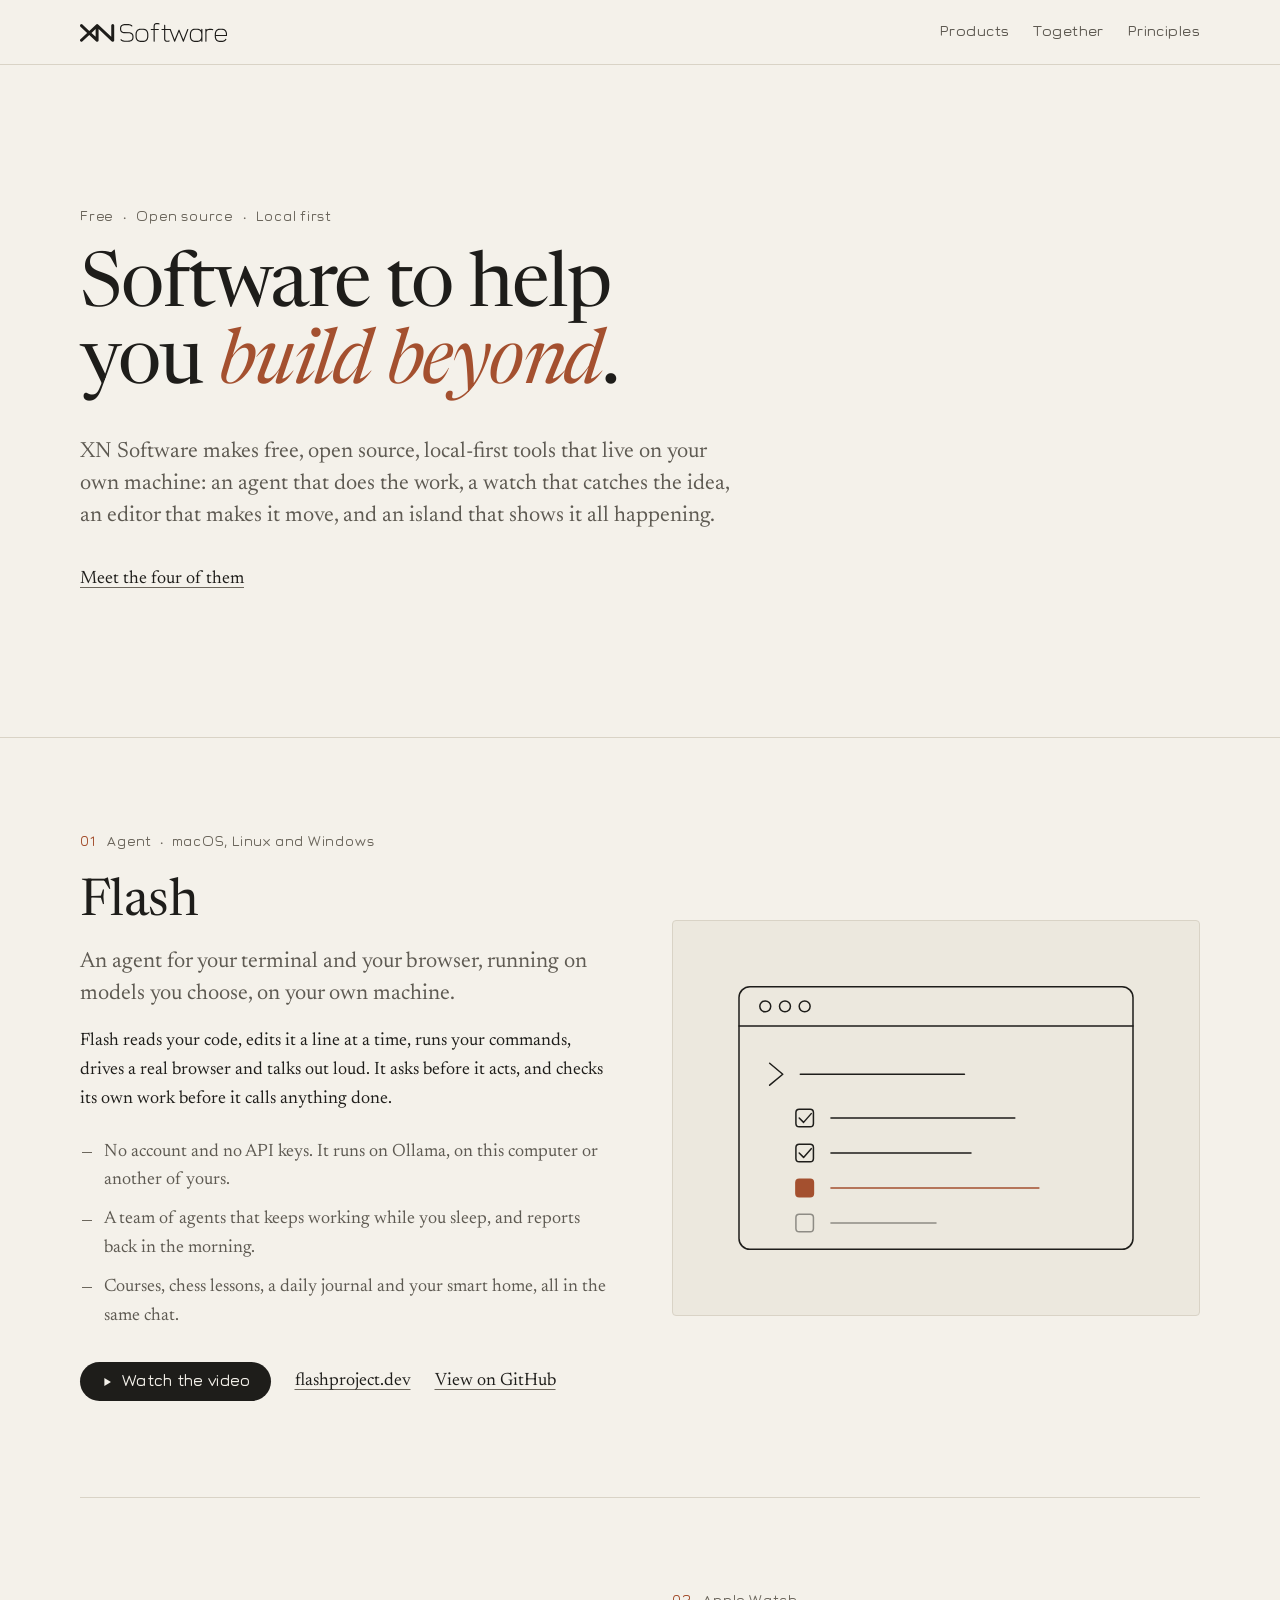
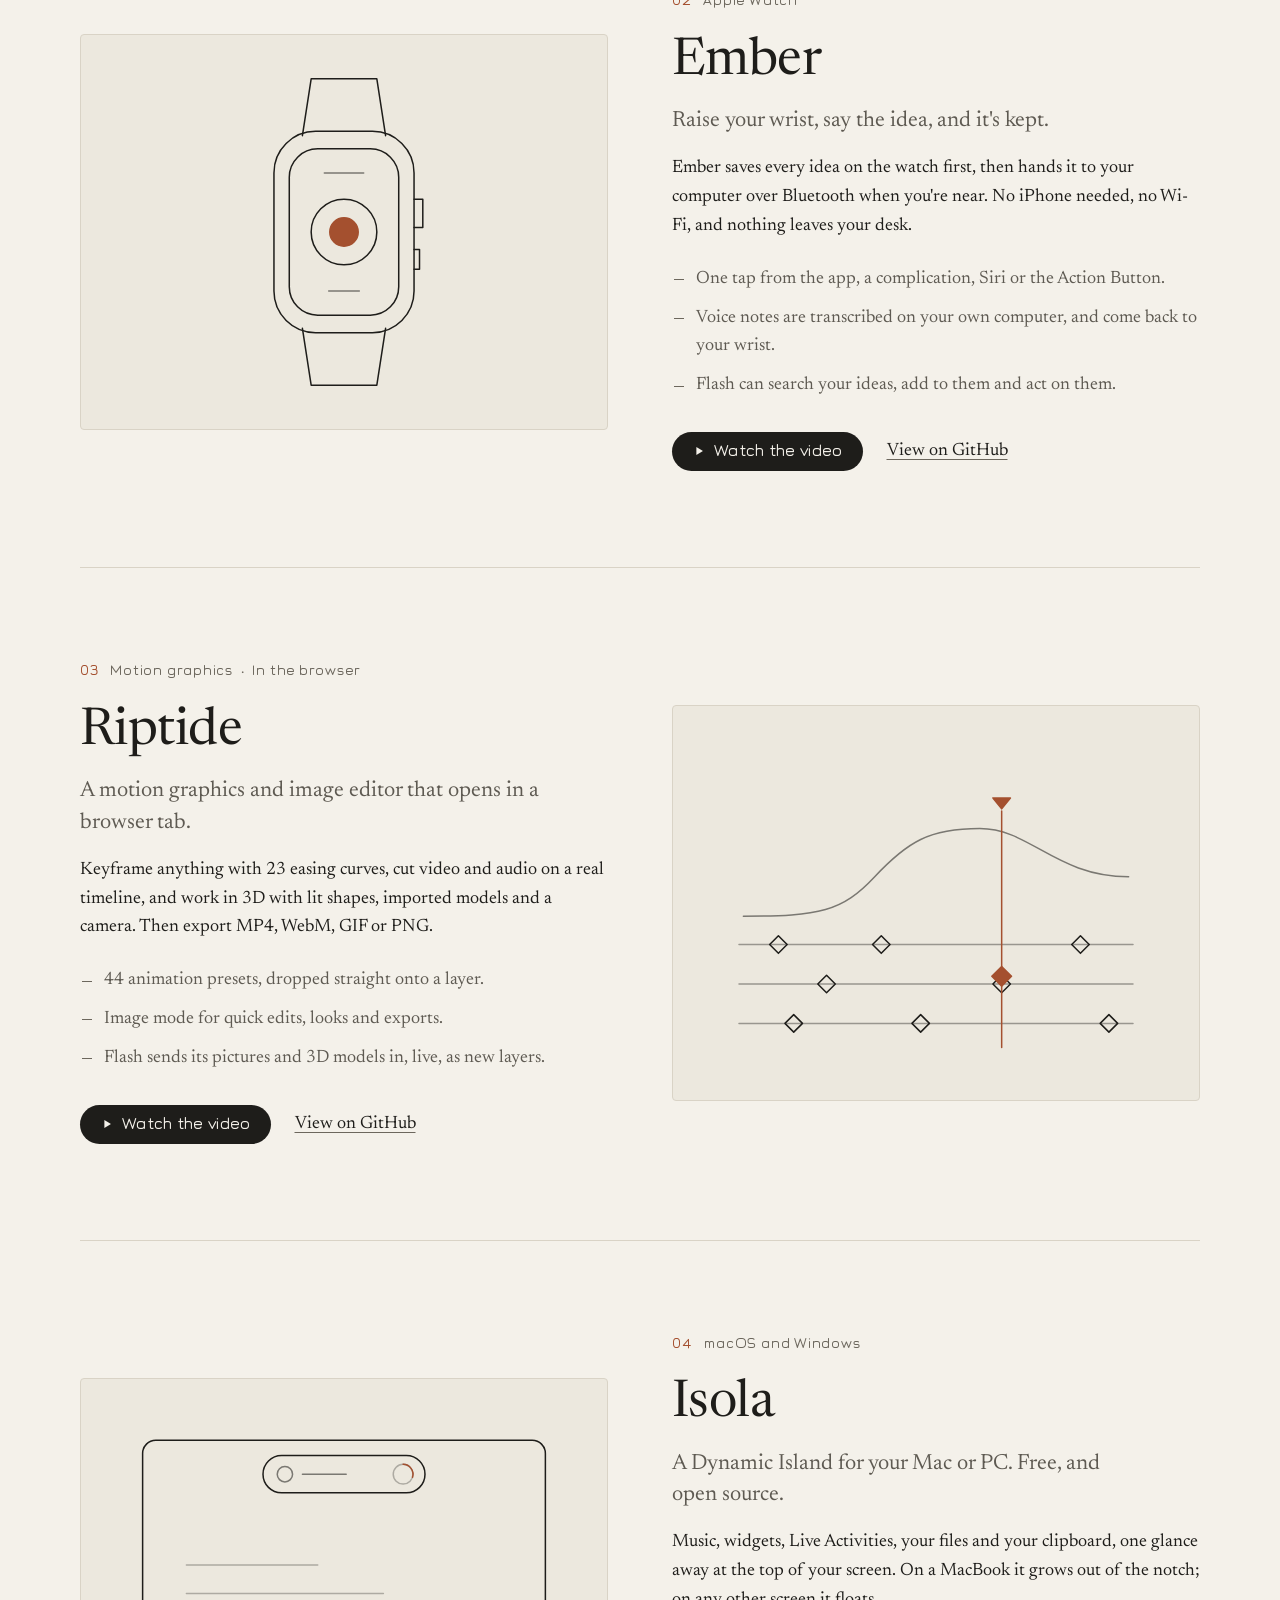
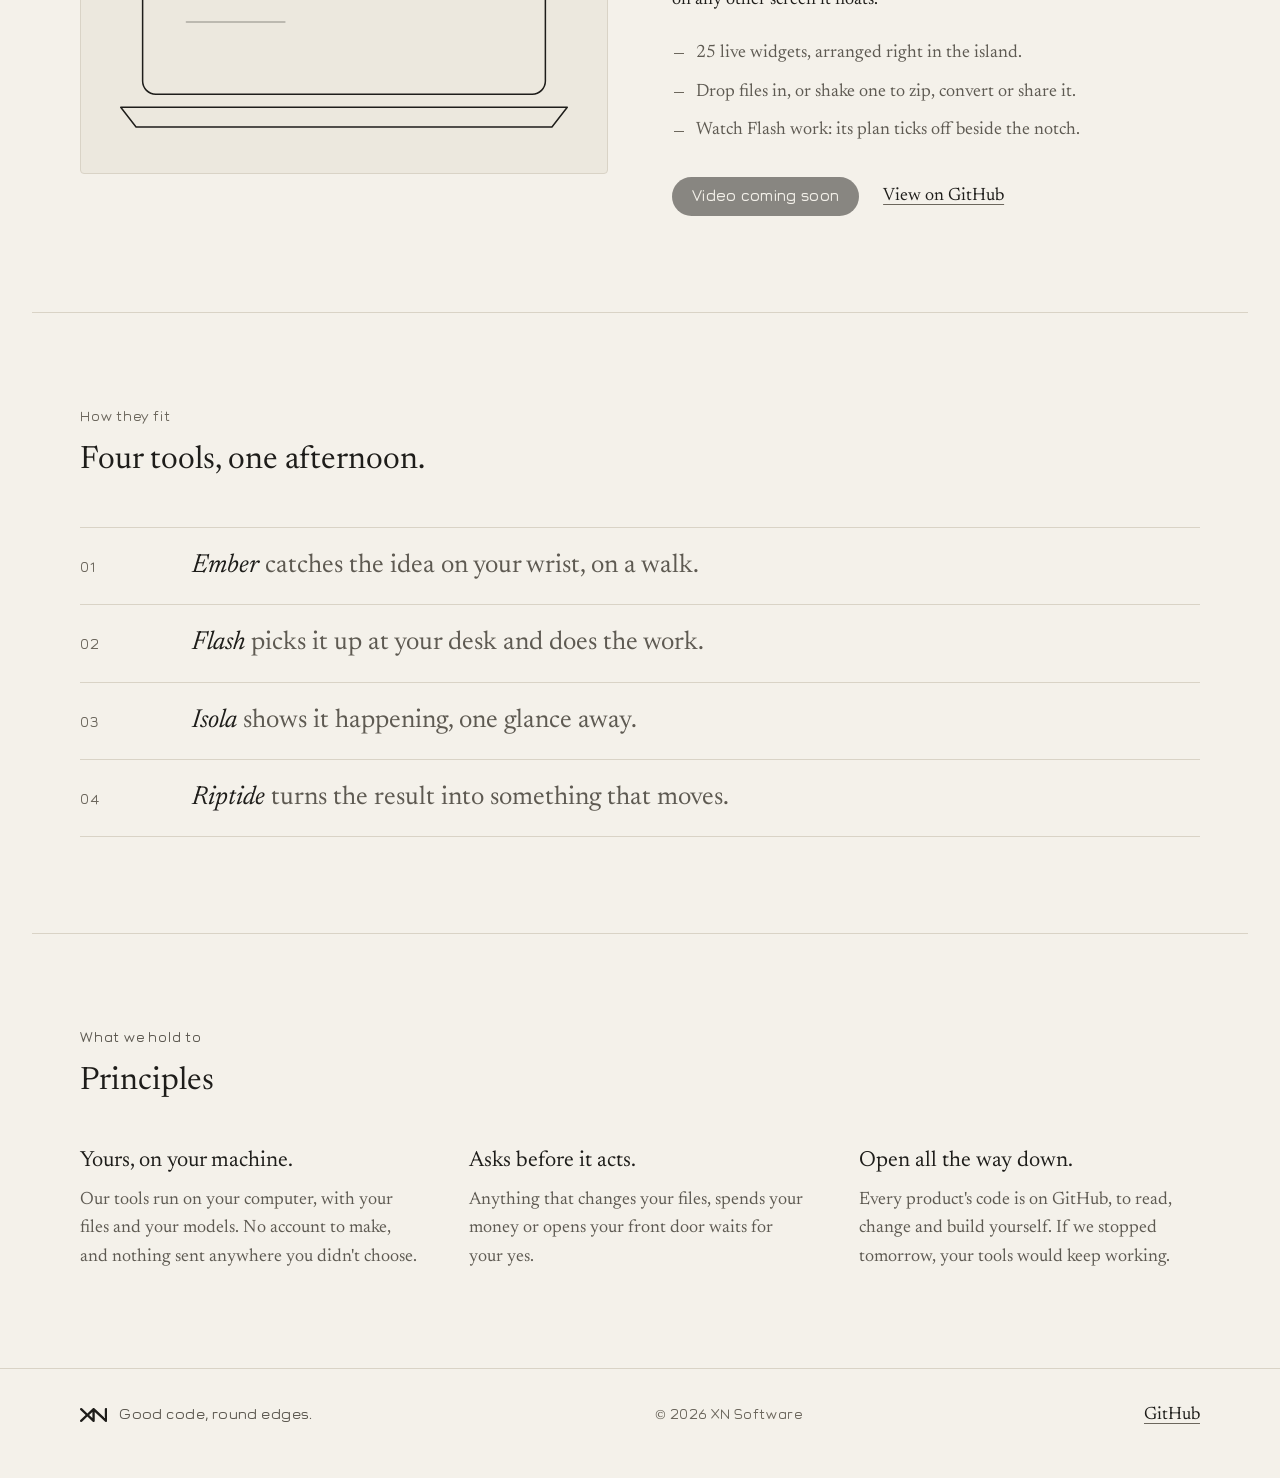
==== index.html @ 8b708e09 "Link to flashproject.dev Flash's section links to its own site, beside the video and GitHub." ====
<!doctype html>
<html lang="en">
<head>
  <meta charset="utf-8">
  <meta name="viewport" content="width=device-width, initial-scale=1">
  <title>XN Software</title>
  <meta name="description" content="XN Software makes free, open source, local-first software to help you build beyond: Flash, an agent for your terminal; Ember, a watch app for your ideas; Riptide, a motion graphics editor; and Isola, a Dynamic Island for your Mac or PC.">
  <meta name="theme-color" content="#F4F1EA" media="(prefers-color-scheme: light)">
  <meta name="theme-color" content="#1B1A17" media="(prefers-color-scheme: dark)">
  <meta property="og:title" content="XN Software">
  <meta property="og:description" content="Free, open source, local-first software to help you build beyond.">
  <meta property="og:type" content="website">
  <link rel="icon" href="favicon.ico" sizes="32x32">
  <link rel="icon" href="assets/brand/icon.svg" type="image/svg+xml">
  <link rel="apple-touch-icon" href="assets/brand/apple-touch-icon.png">
  <link rel="preload" href="assets/fonts/newsreader/newsreader.woff2" as="font" type="font/woff2" crossorigin>
  <link rel="preload" href="assets/fonts/xn-one/XNOne-Regular.woff2" as="font" type="font/woff2" crossorigin>
  <link rel="stylesheet" href="styles.css">
</head>
<body>
  <a class="skip" href="#products">Skip to the products</a>

  <header class="top">
    <div class="wrap top-row">
      <a class="brand" href="#" aria-label="XN Software, home">
        <svg class="lockup" viewBox="0 0 5838 754" aria-hidden="true"><path fill-rule="evenodd" d="M2919.8 146.8 2919.8 234.0 2829.0 234.0 2824.5 234.4 2820.2 235.8 2816.2 237.9 2810.7 243.0 2808.3 246.8 2806.8 251.0 2806.0 258.5 2807.7 265.8 2811.7 272.2 2817.5 276.9 2824.5 279.6 2829.0 280.0 2919.8 280.0 2919.9 722.5 2920.6 727.0 2922.2 731.2 2924.6 735.0 2927.6 738.3 2931.3 740.9 2935.4 742.8 2939.8 743.8 2944.3 744.0 2951.6 742.2 2955.6 740.1 2959.1 737.3 2963.4 731.2 2965.0 727.0 2965.8 722.5 2965.8 280.0 3109.7 279.8 3114.0 278.8 3118.2 276.9 3123.9 272.2 3127.9 265.8 3129.6 258.5 3129.5 254.0 3128.4 249.6 3126.6 245.5 3123.9 241.8 3118.2 237.1 3114.0 235.2 3109.7 234.2 2965.8 234.0 2966.1 127.0 2967.7 109.5 2969.3 100.3 2971.5 92.3 2974.0 85.3 2978.6 76.3 2984.1 68.8 2990.5 62.6 2998.0 57.3 3003.8 54.3 3014.1 50.6 3022.3 48.7 3037.3 46.7 3051.0 46.1 3074.7 46.1 3088.3 46.7 3098.8 47.9 3111.5 50.6 3118.6 53.0 3126.7 56.6 3131.0 57.9 3137.0 58.3 3142.9 57.0 3147.0 55.1 3151.7 51.4 3154.5 47.9 3156.6 43.9 3157.9 39.6 3158.2 33.6 3157.5 29.1 3155.8 24.9 3152.4 20.0 3147.9 16.1 3140.1 12.1 3130.3 8.3 3123.6 6.2 3111.6 3.4 3098.6 1.5 3084.6 0.4 3049.8 0.1 3034.1 0.8 3020.4 2.3 3007.9 4.7 2996.3 8.0 2985.5 12.1 2979.3 15.1 2970.6 20.2 2965.0 24.1 2957.4 30.3 2952.6 35.1 2946.2 42.5 2942.1 48.0 2936.9 56.5 2933.8 62.6 2927.4 78.9 2923.1 96.9 2920.6 117.5ZM2036.2 129.9 2042.6 136.5 2047.6 139.6 2054.9 141.6 2062.4 141.1 2069.3 138.3 2074.9 133.3 2078.1 128.3 2080.1 121.0 2080.1 116.5 2079.2 112.1 2077.5 107.9 2075.0 104.2 2062.5 91.5 2050.6 81.9 2042.7 76.5 2027.9 68.1 2011.8 60.7 1994.5 54.6 1976.5 49.6 1956.2 45.5 1934.0 42.4 1921.4 41.2 1895.2 39.6 1859.6 39.0 1830.2 39.1 1812.4 39.3 1784.6 40.6 1771.6 41.7 1749.4 44.4 1728.6 48.1 1718.1 50.6 1700.4 55.7 1683.3 62.1 1667.5 69.7 1659.1 74.5 1645.2 83.9 1633.6 93.7 1622.3 105.5 1616.5 113.0 1607.6 126.9 1601.0 140.6 1597.5 149.9 1592.8 166.9 1589.7 185.7 1588.2 206.9 1588.1 241.9 1588.6 255.0 1590.6 274.5 1592.5 285.0 1596.8 301.0 1600.1 310.3 1606.6 324.3 1615.2 338.2 1621.0 345.8 1632.0 357.8 1643.5 367.7 1651.2 373.4 1665.6 382.3 1680.3 389.5 1689.5 393.4 1707.1 399.4 1725.3 404.1 1736.8 406.5 1962.3 411.6 1986.6 417.5 2001.7 422.6 2008.7 425.5 2021.4 431.7 2027.2 435.1 2037.7 442.3 2042.4 446.1 2050.9 454.3 2058.1 463.2 2061.3 467.9 2066.9 478.1 2069.3 483.6 2073.3 495.7 2076.2 509.7 2077.2 517.8 2078.4 538.0 2078.4 572.1 2077.8 582.6 2075.9 599.2 2074.5 606.4 2070.9 619.1 2068.7 624.9 2063.5 635.4 2057.3 645.0 2049.9 653.8 2041.2 661.9 2036.4 665.7 2025.7 672.8 2019.8 676.1 2006.9 682.3 1999.9 685.1 1984.6 690.1 1976.2 692.4 1958.2 696.2 1937.9 699.2 1914.7 701.4 1886.9 702.7 1869.2 702.9 1818.4 702.8 1789.0 701.7 1765.1 699.8 1744.3 696.9 1725.8 693.2 1709.3 688.7 1694.4 683.4 1681.2 677.5 1675.2 674.2 1664.2 667.2 1654.6 659.6 1643.7 648.7 1639.9 646.2 1635.8 644.5 1631.3 643.6 1623.9 644.1 1619.6 645.6 1615.7 647.9 1612.3 650.8 1609.6 654.4 1607.6 658.5 1606.4 662.8 1606.1 667.3 1606.7 671.8 1609.6 678.7 1617.3 687.5 1624.5 694.3 1638.0 705.0 1651.9 713.9 1660.8 718.7 1676.8 725.9 1686.7 729.7 1704.8 735.3 1715.7 738.1 1736.4 742.2 1747.8 744.0 1760.4 745.5 1786.0 747.6 1817.7 748.8 1887.8 748.6 1904.0 748.1 1930.7 746.3 1955.5 743.3 1966.7 741.4 1987.0 737.1 1997.7 734.2 2015.6 728.3 2033.8 720.6 2048.8 712.6 2056.3 707.9 2071.2 696.8 2082.7 686.0 2088.4 679.7 2098.7 666.1 2107.2 651.1 2114.1 634.8 2117.2 624.9 2121.3 606.3 2123.7 586.4 2124.3 573.2 2124.4 537.3 2123.0 513.5 2121.6 502.1 2117.9 484.4 2112.3 467.2 2108.2 457.9 2100.6 444.0 2095.1 435.7 2085.2 423.6 2072.9 411.7 2065.2 405.4 2051.8 396.2 2043.1 391.1 2027.5 383.5 2017.9 379.5 1999.4 373.3 1980.2 368.3 1968.2 365.9 1742.7 360.8 1727.6 357.4 1712.7 352.9 1699.3 347.6 1693.2 344.8 1682.0 338.6 1676.9 335.3 1667.8 328.2 1663.7 324.4 1656.3 316.4 1650.1 307.6 1647.4 303.0 1642.7 292.8 1638.9 281.4 1637.4 275.0 1635.2 260.5 1634.1 241.3 1634.0 222.8 1634.2 208.8 1635.4 190.5 1636.5 183.0 1639.4 170.0 1641.2 164.2 1645.5 153.7 1650.8 144.2 1657.2 135.6 1664.7 127.6 1673.4 120.3 1683.3 113.6 1694.7 107.5 1707.5 102.0 1714.5 99.5 1729.7 95.1 1746.7 91.4 1765.7 88.6 1787.5 86.5 1813.8 85.3 1859.3 85.0 1893.2 85.6 1917.8 87.0 1938.7 89.3 1957.1 92.4 1973.5 96.3 1988.2 101.0 2001.3 106.3 2013.0 112.3 2023.2 118.9 2027.9 122.4ZM738.0 239.3 1261.5 730.5 1270.9 736.9 1281.4 741.3 1288.8 743.1 1296.4 743.9 1307.8 743.3 1318.9 740.5 1329.2 735.7 1338.4 728.9 1346.1 720.5 1352.0 710.8 1354.9 703.7 1357.5 692.6 1358.0 685.0 1357.8 99.1 1356.0 87.7 1351.9 76.9 1345.8 67.1 1340.7 61.3 1331.7 53.9 1321.5 48.5 1310.5 45.1 1299.0 44.0 1291.3 44.5 1280.0 47.1 1269.5 51.9 1260.1 58.6 1252.2 67.1 1246.1 76.9 1242.0 87.7 1240.5 95.3 1240.0 103.0 1240.0 548.7 719.3 59.9 710.3 53.0 700.1 47.9 692.8 45.7 685.3 44.3 677.7 44.0 670.1 44.7 662.7 46.3 655.5 48.9 648.8 52.3 642.5 56.6 369.0 313.1 96.5 57.4 86.8 51.0 79.8 47.8 72.4 45.6 64.8 44.3 53.3 44.3 45.6 45.5 38.2 47.8 31.2 50.9 21.6 57.3 16.0 62.6 11.1 68.6 5.3 78.6 1.5 89.5 0.0 101.0 0.2 108.7 1.5 116.3 5.2 127.3 11.0 137.3 18.6 146.0 282.8 394.0 18.6 642.0 13.3 647.6 6.9 657.2 3.7 664.3 1.5 671.7 0.0 683.1 0.3 690.8 2.5 702.2 5.3 709.4 8.9 716.2 16.0 725.4 24.7 733.0 34.7 738.8 45.6 742.5 57.1 744.0 68.6 743.2 76.2 741.4 83.4 738.7 93.4 732.9 99.4 728.0 369.0 474.9 643.1 731.8 651.1 737.0 660.0 740.9 669.3 743.2 677.0 744.0 684.7 743.7 694.2 742.0 703.3 738.8 711.7 734.1 717.9 729.4 722.0 725.4 725.8 720.9 730.1 714.5 732.7 709.4 735.4 702.2 737.2 694.7 737.8 688.9ZM620.0 548.7 455.2 394.0 620.0 239.3ZM3582.1 234.0 3383.8 234.0 3383.6 91.0 3382.6 86.6 3380.7 82.5 3376.0 76.7 3372.3 74.1 3368.2 72.2 3363.8 71.2 3359.3 71.0 3352.0 72.8 3345.6 76.7 3342.6 80.0 3340.2 83.8 3338.0 91.0 3337.8 234.0 3254.0 234.2 3248.2 235.8 3243.0 238.8 3238.7 243.0 3235.7 248.2 3234.4 252.5 3234.0 257.0 3234.4 261.5 3235.7 265.8 3238.7 271.0 3241.8 274.3 3245.5 276.9 3249.6 278.8 3257.0 280.0 3337.8 280.0 3337.8 611.0 3338.6 639.0 3339.9 651.3 3342.0 663.1 3344.9 674.1 3348.6 684.4 3353.1 694.0 3358.6 703.0 3364.9 711.3 3372.0 718.8 3380.0 725.4 3388.7 731.3 3398.1 736.2 3409.3 740.6 3420.1 743.6 3431.6 745.8 3444.4 747.2 3458.8 747.9 3482.2 747.9 3497.3 747.2 3510.0 745.8 3522.5 743.4 3537.5 738.7 3548.6 733.7 3554.4 729.0 3558.4 722.7 3559.8 718.4 3560.3 713.9 3559.9 709.4 3558.6 705.1 3556.5 701.1 3553.7 697.6 3548.9 693.9 3544.8 692.0 3539.0 690.7 3533.0 691.1 3528.6 692.4 3521.2 695.7 3514.9 697.8 3503.5 700.3 3494.0 701.4 3481.6 701.9 3460.0 701.9 3447.6 701.4 3438.1 700.3 3430.2 698.8 3420.4 695.7 3414.9 693.2 3407.8 688.8 3401.9 683.6 3398.4 679.6 3393.8 672.6 3391.2 667.1 3387.9 657.3 3386.2 649.6 3384.4 635.2 3383.9 622.3 3383.8 280.0 3564.7 280.0 3733.3 729.1 3736.1 734.3 3740.2 738.7 3743.9 741.2 3749.4 743.3 3753.9 744.0 3759.8 743.5 3765.4 741.4 3769.2 739.0 3773.3 734.8 3775.6 730.9 3929.1 348.7 4082.6 730.9 4085.8 735.9 4090.2 739.9 4095.5 742.6 4099.9 743.7 4105.8 743.9 4111.6 742.5 4115.6 740.5 4120.2 736.7 4122.9 733.1 4124.9 729.1 4299.1 265.1 4300.5 257.7 4299.9 251.8 4297.1 244.8 4293.3 240.2 4288.4 236.7 4284.2 235.0 4278.3 234.0 4272.3 234.6 4268.0 236.1 4262.9 239.2 4258.8 243.6 4256.6 247.5 4102.6 657.5 3949.8 277.0 3946.5 272.0 3942.0 267.9 3939.4 266.4 3935.1 264.8 3929.1 264.0 3923.1 264.8 3917.5 267.1 3912.7 270.9 3909.9 274.4 3908.4 277.0 3755.6 657.5 3602.2 248.9 3598.6 242.6 3594.3 238.5 3587.9 235.2ZM5019.9 722.5 5020.1 386.3 5021.0 369.2 5023.7 350.3 5026.5 340.0 5031.8 326.7 5036.2 319.1 5044.1 309.0 5053.6 300.4 5061.0 295.3 5073.9 288.6 5083.9 284.9 5095.2 281.7 5107.9 279.2 5122.7 277.4 5140.5 276.3 5171.4 276.0 5196.5 276.5 5213.7 277.7 5228.1 279.6 5240.6 282.2 5261.6 288.5 5266.1 288.8 5272.0 287.7 5277.4 285.2 5283.0 280.2 5286.7 273.7 5288.0 267.8 5287.4 260.3 5285.2 254.7 5280.6 248.9 5275.7 245.4 5266.0 241.7 5251.2 237.4 5235.4 234.2 5218.0 231.9 5198.2 230.5 5171.3 230.0 5139.1 230.4 5118.8 231.6 5101.1 233.8 5092.1 235.4 5077.5 238.8 5063.1 243.4 5049.8 249.1 5037.4 255.8 5030.5 260.2 5020.0 268.4 5019.9 252.5 5018.7 246.6 5016.9 242.5 5014.3 238.8 5008.5 234.1 5004.4 232.2 5000.0 231.2 4995.5 231.0 4991.0 231.8 4986.8 233.4 4983.0 235.8 4979.7 238.8 4977.1 242.5 4974.8 248.0 4974.0 254.0 4974.0 722.5 4975.7 729.8 4977.8 733.8 4980.7 737.3 4984.2 740.1 4988.2 742.2 4992.5 743.6 4997.0 744.0 5001.5 743.6 5005.8 742.2 5009.7 740.1 5013.2 737.3 5017.6 731.2 5019.2 727.0ZM5347.0 494.1 5347.6 531.3 5349.5 558.7 5351.1 572.0 5352.9 583.9 5357.4 605.1 5360.5 616.4 5367.0 635.0 5371.4 645.2 5379.8 661.6 5391.0 678.6 5402.1 692.2 5409.6 699.8 5422.7 711.3 5430.3 716.9 5447.6 727.5 5464.1 735.3 5474.6 739.3 5493.4 745.0 5504.0 747.4 5527.7 751.2 5553.1 753.3 5569.3 753.8 5615.2 753.8 5630.7 753.3 5657.7 751.1 5679.6 747.6 5691.1 745.0 5701.3 742.2 5719.3 735.8 5738.0 726.9 5746.3 722.1 5760.8 712.0 5775.9 698.9 5782.4 692.2 5793.6 678.6 5799.7 669.8 5806.1 658.6 5807.5 651.2 5806.9 645.3 5804.1 638.3 5800.2 633.7 5794.0 629.6 5788.2 627.8 5780.8 627.8 5773.7 630.3 5769.9 632.8 5766.7 636.0 5756.9 650.9 5748.1 661.5 5738.4 671.0 5727.6 679.4 5715.6 686.7 5702.3 693.0 5687.5 698.3 5670.9 702.4 5651.8 705.5 5628.8 707.4 5614.6 707.8 5570.0 707.8 5555.7 707.4 5532.8 705.5 5513.7 702.4 5497.0 698.3 5489.4 695.8 5475.4 690.0 5462.8 683.2 5451.4 675.3 5441.2 666.4 5431.9 656.3 5423.7 645.1 5419.9 638.9 5413.0 625.6 5407.0 610.8 5402.1 594.2 5400.0 585.2 5396.6 565.4 5395.3 554.4 5394.3 542.4 5393.3 518.0 5814.6 518.0 5822.0 516.8 5828.6 513.2 5832.8 509.0 5835.8 503.8 5837.5 496.5 5837.4 463.5 5836.1 432.0 5833.5 406.0 5831.6 394.1 5827.1 372.9 5821.1 352.6 5813.2 332.8 5804.1 315.4 5799.0 307.2 5788.5 292.9 5775.0 278.2 5760.8 265.9 5746.3 255.9 5738.0 251.1 5720.4 242.7 5700.2 235.5 5679.6 230.4 5656.8 226.8 5630.7 224.7 5592.1 224.0 5553.1 224.7 5526.9 226.9 5505.0 230.4 5493.4 233.0 5474.6 238.7 5456.2 246.2 5439.3 255.3 5423.7 265.9 5415.5 272.7 5402.1 285.8 5390.2 300.4 5379.8 316.4 5370.9 333.8 5363.4 352.6 5357.4 372.9 5352.9 394.1 5349.6 418.6 5348.4 432.7 5347.1 463.5ZM5393.1 472.0 5393.6 448.9 5395.3 423.6 5396.6 412.6 5400.0 392.8 5404.4 375.3 5409.9 359.6 5416.3 345.5 5423.7 332.9 5431.9 321.7 5441.2 311.6 5451.4 302.7 5462.8 294.8 5475.4 288.0 5489.4 282.2 5505.1 277.5 5522.9 273.9 5543.6 271.4 5570.0 270.2 5614.6 270.2 5640.9 271.4 5661.7 273.9 5679.4 277.5 5695.1 282.2 5709.1 288.0 5721.7 294.8 5727.6 298.6 5738.4 307.0 5748.1 316.5 5752.6 321.7 5760.9 332.9 5768.2 345.5 5771.6 352.4 5777.5 367.2 5782.4 383.8 5786.4 402.3 5789.2 423.6 5790.2 435.6 5791.5 472.0ZM2712.6 489.0 2712.4 463.5 2711.0 431.9 2708.4 406.7 2704.3 383.5 2698.7 362.3 2695.0 351.3 2687.0 332.4 2677.5 315.0 2666.5 299.0 2654.0 284.5 2639.9 271.6 2624.5 260.2 2607.6 250.3 2589.4 242.1 2569.6 235.5 2548.1 230.4 2524.5 226.8 2497.4 224.7 2481.2 224.2 2433.3 224.2 2403.0 225.6 2377.9 228.4 2355.5 232.7 2334.9 238.6 2314.8 246.5 2297.2 255.7 2289.0 260.9 2274.6 271.6 2267.4 277.9 2259.7 285.5 2248.0 299.0 2242.3 306.8 2232.1 323.5 2222.9 342.7 2216.2 361.3 2213.1 371.7 2208.2 393.9 2204.6 419.2 2202.6 447.3 2202.1 464.0 2202.1 514.0 2203.5 546.1 2206.3 572.1 2210.5 595.4 2216.2 616.7 2219.6 626.7 2227.0 644.6 2237.0 663.0 2242.3 671.2 2253.3 685.4 2260.6 693.5 2267.4 700.1 2282.1 712.3 2297.2 722.3 2305.8 727.1 2324.1 735.5 2345.0 742.5 2366.4 747.6 2389.2 751.1 2402.2 752.4 2433.3 753.8 2481.2 753.8 2497.4 753.3 2512.3 752.4 2536.6 749.6 2560.1 745.0 2570.6 742.2 2589.4 735.9 2599.7 731.5 2616.2 722.9 2633.4 711.6 2640.9 705.6 2654.0 693.5 2661.2 685.4 2672.2 671.2 2683.0 653.5 2691.2 636.3 2695.3 625.7 2701.4 606.3 2704.1 595.4 2708.4 571.3 2711.0 546.1 2711.9 531.3ZM2666.4 464.6 2666.4 513.4 2665.9 529.0 2664.1 554.3 2662.8 565.3 2659.2 585.0 2654.6 602.5 2648.9 618.1 2642.3 632.1 2634.6 644.7 2625.9 656.0 2616.2 666.1 2605.5 675.0 2593.5 683.0 2580.2 689.8 2565.4 695.7 2548.8 700.4 2530.1 704.1 2508.3 706.6 2480.6 707.8 2433.9 707.8 2406.3 706.6 2384.4 704.1 2374.8 702.4 2357.2 698.2 2341.5 692.9 2327.5 686.5 2314.9 679.1 2309.1 675.0 2298.3 666.1 2288.6 656.0 2284.1 650.5 2276.0 638.5 2268.8 625.3 2262.6 610.5 2257.5 594.0 2255.3 585.0 2251.8 565.3 2249.4 542.4 2248.1 513.4 2248.1 464.6 2249.4 435.6 2251.8 412.7 2253.4 402.5 2257.5 384.0 2262.6 367.5 2268.8 352.7 2276.0 339.5 2279.9 333.3 2288.6 322.0 2298.3 311.9 2303.6 307.3 2314.9 298.9 2327.5 291.5 2334.4 288.2 2349.1 282.3 2365.7 277.6 2374.8 275.6 2394.9 272.5 2406.3 271.4 2433.9 270.2 2480.6 270.2 2495.6 270.6 2519.7 272.5 2530.1 273.9 2548.8 277.6 2557.4 279.8 2573.0 285.1 2580.2 288.2 2593.5 295.0 2599.6 298.9 2611.0 307.3 2616.2 311.9 2625.9 322.0 2634.6 333.3 2638.6 339.5 2645.7 352.7 2648.9 359.9 2654.6 375.5 2657.1 384.0 2661.1 402.5 2664.1 423.7 2665.2 435.6ZM4812.6 680.0 4812.6 722.5 4813.8 728.4 4815.7 732.5 4818.3 736.2 4821.6 739.2 4825.4 741.6 4829.6 743.2 4834.1 744.0 4838.6 743.8 4843.0 742.8 4847.1 740.9 4851.8 737.3 4855.5 732.5 4857.8 727.0 4858.6 721.0 4858.6 254.0 4858.1 249.5 4856.8 245.2 4854.7 241.2 4851.8 237.7 4848.3 234.9 4843.0 232.2 4838.6 231.2 4834.1 231.0 4829.6 231.8 4824.1 234.1 4819.3 237.7 4816.4 241.2 4813.8 246.6 4812.6 252.5 4812.6 298.0 4802.1 285.6 4795.5 278.9 4781.1 266.6 4765.3 255.8 4747.0 246.1 4729.4 239.0 4719.4 235.8 4698.3 230.6 4674.1 226.8 4648.3 224.7 4608.4 224.0 4568.3 224.7 4541.5 226.9 4529.6 228.5 4508.4 232.7 4487.2 239.0 4477.6 242.6 4460.8 250.4 4451.2 255.8 4436.4 265.8 4421.1 278.9 4408.2 292.7 4397.4 307.0 4392.2 315.2 4383.0 332.6 4374.8 352.4 4368.9 371.8 4366.3 382.7 4362.2 405.9 4359.4 432.7 4358.1 464.1 4358.1 513.9 4359.5 546.0 4362.2 572.1 4364.1 584.0 4368.6 605.2 4371.8 616.6 4378.5 635.2 4387.4 654.3 4392.2 662.8 4402.3 677.8 4415.3 693.3 4428.1 705.4 4436.4 712.2 4451.2 722.2 4459.7 727.0 4478.7 735.8 4497.1 742.2 4507.4 745.0 4519.2 747.6 4541.5 751.1 4568.3 753.3 4608.1 754.0 4647.6 753.3 4674.1 751.2 4698.3 747.4 4719.4 742.2 4729.4 739.0 4747.0 731.9 4765.3 722.2 4781.1 711.4 4795.5 699.1 4802.1 692.4ZM4812.4 464.6 4812.4 513.4 4812.0 529.1 4810.2 554.4 4808.9 565.4 4805.4 585.1 4800.9 602.6 4795.3 618.2 4788.8 632.3 4781.2 644.9 4772.8 656.1 4763.3 666.2 4752.8 675.2 4741.1 683.1 4728.2 689.9 4713.8 695.7 4697.6 700.5 4679.4 704.1 4658.1 706.6 4631.1 707.8 4585.4 707.8 4558.4 706.6 4537.2 704.1 4527.7 702.4 4510.6 698.2 4495.4 693.0 4481.7 686.6 4469.4 679.3 4463.8 675.2 4453.2 666.2 4443.8 656.1 4439.4 650.7 4431.4 638.7 4424.4 625.4 4418.3 610.6 4413.3 594.1 4411.2 585.1 4407.7 565.4 4405.3 542.4 4404.1 513.4 4404.1 464.6 4405.3 435.6 4407.7 412.6 4409.3 402.4 4413.3 383.9 4418.3 367.4 4424.4 352.6 4431.4 339.3 4435.3 333.1 4443.8 321.9 4448.4 316.7 4458.4 307.2 4469.4 298.7 4481.7 291.4 4488.4 288.1 4502.8 282.3 4518.9 277.5 4527.7 275.6 4547.3 272.5 4558.4 271.4 4585.4 270.2 4631.1 270.2 4645.7 270.6 4669.2 272.5 4679.4 273.9 4697.6 277.5 4705.9 279.8 4721.2 285.0 4728.2 288.1 4741.1 294.9 4747.1 298.7 4758.2 307.2 4768.2 316.7 4772.8 321.9 4781.2 333.1 4785.1 339.3 4792.1 352.6 4795.3 359.8 4800.9 375.4 4803.3 383.9 4807.3 402.4 4810.2 423.6 4811.2 435.6Z"/></svg>
      </a>
      <nav aria-label="Sections">
        <a href="#products">Products</a>
        <a href="#together">Together</a>
        <a href="#principles">Principles</a>
      </nav>
    </div>
  </header>

  <main>
    <section class="hero wrap" aria-labelledby="hero-title">
      <p class="label">Free <span class="dot" aria-hidden="true">·</span> Open source <span class="dot" aria-hidden="true">·</span> Local first</p>
      <h1 id="hero-title">Software to help you <em>build beyond</em>.</h1>
      <p class="lead">XN Software makes free, open source, local-first tools that live on your own machine: an agent that does the work, a watch that catches the idea, an editor that makes it move, and an island that shows it all happening.</p>
      <p class="hero-links"><a class="quiet" href="#products">Meet the four of them</a></p>
    </section>

    <section id="products" class="products" aria-label="Products">

      <article class="product wrap" id="flash" aria-labelledby="flash-title">
        <div class="words">
          <p class="label"><span class="num">01</span> Agent <span class="dot" aria-hidden="true">·</span> macOS, Linux and Windows</p>
          <h2 id="flash-title">Flash</h2>
          <p class="lead">An agent for your terminal and your browser, running on models you choose, on your own machine.</p>
          <p>Flash reads your code, edits it a line at a time, runs your commands, drives a real browser and talks out loud. It asks before it acts, and checks its own work before it calls anything done.</p>
          <ul>
            <li>No account and no API keys. It runs on Ollama, on this computer or another of yours.</li>
            <li>A team of agents that keeps working while you sleep, and reports back in the morning.</li>
            <li>Courses, chess lessons, a daily journal and your smart home, all in the same chat.</li>
          </ul>
          <div class="actions">
            <a class="btn" href="https://www.youtube.com/watch?v=padyQR3tPUs&amp;t=7s" data-video="padyQR3tPUs" data-start="7" data-title="Flash">
              <svg viewBox="0 0 16 16" aria-hidden="true"><path d="M5 3.5v9l7.5-4.5z"/></svg>Watch the video</a>
            <a class="quiet" href="https://flashproject.dev">flashproject.dev</a>
            <a class="quiet" href="https://github.com/Natuworkguy/Flash">View on GitHub</a>
          </div>
        </div>
        <figure class="plate">
          <svg viewBox="0 0 480 360" role="img" aria-labelledby="flash-art">
            <title id="flash-art">A terminal window where Flash works through a four-step plan, two steps ticked off and the third in progress.</title>
            <rect x="60" y="60" width="360" height="240" rx="10"/>
            <path d="M60 96h360"/>
            <circle cx="84" cy="78" r="5"/><circle cx="102" cy="78" r="5"/><circle cx="120" cy="78" r="5"/>
            <path d="M88 130l12 10-12 10"/>
            <path d="M116 140h150"/>
            <rect x="112" y="172" width="16" height="16" rx="3"/><path d="M115 180l4 4 7-8"/><path d="M144 180h168"/>
            <rect x="112" y="204" width="16" height="16" rx="3"/><path d="M115 212l4 4 7-8"/><path d="M144 212h128"/>
            <rect class="accent-fill" x="112" y="236" width="16" height="16" rx="3"/><path class="accent-line" d="M144 244h190"/>
            <rect x="112" y="268" width="16" height="16" rx="3" opacity=".45"/><path d="M144 276h96" opacity=".45"/>
          </svg>
        </figure>
      </article>

      <article class="product wrap flip" id="ember" aria-labelledby="ember-title">
        <div class="words">
          <p class="label"><span class="num">02</span> Apple Watch</p>
          <h2 id="ember-title">Ember</h2>
          <p class="lead">Raise your wrist, say the idea, and it's kept.</p>
          <p>Ember saves every idea on the watch first, then hands it to your computer over Bluetooth when you're near. No iPhone needed, no Wi-Fi, and nothing leaves your desk.</p>
          <ul>
            <li>One tap from the app, a complication, Siri or the Action Button.</li>
            <li>Voice notes are transcribed on your own computer, and come back to your wrist.</li>
            <li>Flash can search your ideas, add to them and act on them.</li>
          </ul>
          <div class="actions">
            <a class="btn" href="https://www.youtube.com/watch?v=sHft5JZi6ko" data-video="sHft5JZi6ko" data-title="Ember">
              <svg viewBox="0 0 16 16" aria-hidden="true"><path d="M5 3.5v9l7.5-4.5z"/></svg>Watch the video</a>
            <a class="quiet" href="https://github.com/Natuworkguy/Ember">View on GitHub</a>
          </div>
        </div>
        <figure class="plate">
          <svg viewBox="0 0 480 360" role="img" aria-labelledby="ember-art">
            <title id="ember-art">An Apple Watch showing Ember's single record button.</title>
            <path d="M202 92l8-52h60l8 52"/>
            <path d="M202 268l8 52h60l8-52"/>
            <rect x="176" y="88" width="128" height="184" rx="38"/>
            <rect x="190" y="104" width="100" height="152" rx="26"/>
            <path d="M304 150h8v26h-8"/>
            <path d="M304 196h5v18h-5"/>
            <circle cx="240" cy="180" r="30"/>
            <circle class="accent-fill" cx="240" cy="180" r="13"/>
            <path d="M222 126h36" opacity=".55"/>
            <path d="M226 234h28" opacity=".55"/>
          </svg>
        </figure>
      </article>

      <article class="product wrap" id="riptide" aria-labelledby="riptide-title">
        <div class="words">
          <p class="label"><span class="num">03</span> Motion graphics <span class="dot" aria-hidden="true">·</span> In the browser</p>
          <h2 id="riptide-title">Riptide</h2>
          <p class="lead">A motion graphics and image editor that opens in a browser tab.</p>
          <p>Keyframe anything with 23 easing curves, cut video and audio on a real timeline, and work in 3D with lit shapes, imported models and a camera. Then export MP4, WebM, GIF or PNG.</p>
          <ul>
            <li>44 animation presets, dropped straight onto a layer.</li>
            <li>Image mode for quick edits, looks and exports.</li>
            <li>Flash sends its pictures and 3D models in, live, as new layers.</li>
          </ul>
          <div class="actions">
            <a class="btn" href="https://www.youtube.com/shorts/_w8lB1gKbkw" data-video="_w8lB1gKbkw" data-shape="tall" data-title="Riptide">
              <svg viewBox="0 0 16 16" aria-hidden="true"><path d="M5 3.5v9l7.5-4.5z"/></svg>Watch the video</a>
            <a class="quiet" href="https://github.com/Natuworkguy/Riptide">View on GitHub</a>
          </div>
        </div>
        <figure class="plate">
          <svg viewBox="0 0 480 360" role="img" aria-labelledby="riptide-art">
            <title id="riptide-art">A timeline with three tracks of keyframes under an easing curve, and the playhead on one highlighted keyframe.</title>
            <path d="M64 192c70 0 90-4 120-36s50-44 96-44 70 44 136 44" opacity=".55"/>
            <path d="M60 218h360M60 254h360M60 290h360" opacity=".4"/>
            <path d="M96 210l8 8-8 8-8-8z"/><path d="M190 210l8 8-8 8-8-8z"/><path d="M372 210l8 8-8 8-8-8z"/>
            <path d="M140 246l8 8-8 8-8-8z"/><path d="M300 246l8 8-8 8-8-8z"/>
            <path d="M110 282l8 8-8 8-8-8z"/><path d="M226 282l8 8-8 8-8-8z"/><path d="M398 282l8 8-8 8-8-8z"/>
            <path class="accent-line" d="M300 96v216"/>
            <path class="accent-fill" d="M300 238l9 9-9 9-9-9z"/>
            <path class="accent-fill" d="M292 84h16l-8 10z"/>
          </svg>
        </figure>
      </article>

      <article class="product wrap flip" id="isola" aria-labelledby="isola-title">
        <div class="words">
          <p class="label"><span class="num">04</span> macOS and Windows</p>
          <h2 id="isola-title">Isola</h2>
          <p class="lead">A Dynamic Island for your Mac or PC. Free, and open source.</p>
          <p>Music, widgets, Live Activities, your files and your clipboard, one glance away at the top of your screen. On a MacBook it grows out of the notch; on any other screen it floats.</p>
          <ul>
            <li>25 live widgets, arranged right in the island.</li>
            <li>Drop files in, or shake one to zip, convert or share it.</li>
            <li>Watch Flash work: its plan ticks off beside the notch.</li>
          </ul>
          <div class="actions">
            <span class="btn" role="link" aria-disabled="true">Video coming soon</span>
            <a class="quiet" href="https://github.com/Natuworkguy/Isola">View on GitHub</a>
          </div>
        </div>
        <figure class="plate">
          <svg viewBox="0 0 480 360" role="img" aria-labelledby="isola-art">
            <title id="isola-art">A laptop screen with the island at the top, showing a live activity with a progress ring.</title>
            <rect x="56" y="56" width="368" height="232" rx="12"/>
            <path d="M36 300h408l-14 18H50z"/>
            <rect x="166" y="70" width="148" height="34" rx="17"/>
            <circle cx="186" cy="87" r="7" opacity=".55"/>
            <path d="M202 87h40" opacity=".55"/>
            <circle cx="294" cy="87" r="9" opacity=".3"/>
            <path class="accent-line" d="M294 78a9 9 0 0 1 8.6 11.7"/>
            <path d="M96 170h120M96 196h180M96 222h90" opacity=".3"/>
          </svg>
        </figure>
      </article>
    </section>

    <section id="together" class="together wrap" aria-labelledby="together-title">
      <p class="label">How they fit</p>
      <h2 id="together-title">Four tools, one afternoon.</h2>
      <ol class="flow">
        <li><p><span class="who">Ember</span> catches the idea on your wrist, on a walk.</p></li>
        <li><p><span class="who">Flash</span> picks it up at your desk and does the work.</p></li>
        <li><p><span class="who">Isola</span> shows it happening, one glance away.</p></li>
        <li><p><span class="who">Riptide</span> turns the result into something that moves.</p></li>
      </ol>
    </section>

    <section id="principles" class="principles wrap" aria-labelledby="principles-title">
      <p class="label">What we hold to</p>
      <h2 id="principles-title">Principles</h2>
      <div class="grid">
        <div>
          <h3>Yours, on your machine.</h3>
          <p>Our tools run on your computer, with your files and your models. No account to make, and nothing sent anywhere you didn't choose.</p>
        </div>
        <div>
          <h3>Asks before it acts.</h3>
          <p>Anything that changes your files, spends your money or opens your front door waits for your yes.</p>
        </div>
        <div>
          <h3>Open all the way down.</h3>
          <p>Every product's code is on GitHub, to read, change and build yourself. If we stopped tomorrow, your tools would keep working.</p>
        </div>
      </div>
    </section>
  </main>

  <footer class="foot">
    <div class="wrap foot-row">
      <span class="brand small"><svg class="mark" viewBox="0 0 1358 700" aria-hidden="true"><path fill-rule="evenodd" d="M737.9 643.0 737.2 650.7 735.4 658.2 733.5 663.6 730.1 670.5 725.8 676.9 720.7 682.7 714.9 687.8 708.5 692.1 701.5 695.5 694.2 698.0 686.7 699.5 679.0 700.0 671.3 699.5 663.7 698.0 656.4 695.5 649.5 692.1 643.1 687.8 638.6 684.0 369.0 430.9 99.4 684.0 93.4 688.9 86.8 693.0 76.2 697.4 68.6 699.2 57.1 700.0 45.6 698.5 38.2 696.2 27.9 691.1 21.6 686.6 13.4 678.5 7.0 668.9 2.5 658.2 0.3 646.8 0.2 635.3 2.5 623.9 6.9 613.2 13.3 603.6 18.6 598.0 282.8 350.0 18.6 102.0 13.3 96.4 6.9 86.8 3.7 79.7 1.5 72.3 0.0 60.9 0.3 53.2 2.5 41.8 7.0 31.1 13.4 21.5 21.6 13.4 31.2 6.9 41.9 2.5 53.3 0.3 64.8 0.3 76.2 2.6 86.8 7.0 93.4 11.1 99.4 16.0 369.0 269.1 642.5 12.6 648.8 8.3 655.5 4.9 662.7 2.3 670.1 0.7 677.7 0.0 685.3 0.3 692.8 1.7 700.1 3.9 710.3 9.0 719.3 15.9 1240.0 504.7 1240.0 59.0 1241.1 47.5 1243.1 40.0 1246.1 32.9 1249.9 26.2 1254.6 20.1 1260.1 14.6 1266.2 9.9 1272.9 6.1 1280.0 3.1 1287.5 1.1 1295.1 0.1 1302.8 0.1 1310.5 1.1 1317.9 3.1 1325.1 6.1 1334.9 12.2 1340.7 17.3 1348.0 26.2 1353.5 36.4 1356.8 47.5 1358.0 59.0 1358.0 641.0 1356.9 652.4 1353.6 663.3 1348.3 673.4 1341.1 682.3 1335.5 687.4 1325.9 693.5 1315.2 697.7 1304.0 699.8 1292.6 699.7 1281.4 697.3 1270.9 692.9 1261.5 686.5 738.0 195.3ZM620.0 504.7 620.0 195.3 455.2 350.0Z"/></svg><span class="tagline">Good code, round edges.</span></span>
      <span class="fine">&copy; 2026 XN Software</span>
      <a class="quiet" href="https://github.com/XN-Software">GitHub</a>
    </div>
  </footer>

  <dialog class="player" aria-label="Video">
    <div class="player-head">
      <span class="player-title"></span>
      <button type="button" class="close" aria-label="Close the video">
        <svg viewBox="0 0 16 16" aria-hidden="true"><path d="M4 4l8 8M12 4l-8 8"/></svg>
      </button>
    </div>
    <div class="frame"></div>
  </dialog>

  <script src="main.js" defer></script>
</body>
</html>
---- styles.css ----
/* XN Software. The rules behind every value here are in DESIGN.md. */

@font-face {
  font-family: "Newsreader";
  src: url("assets/fonts/newsreader/newsreader.woff2") format("woff2");
  font-weight: 200 800;
  font-style: normal;
  font-display: swap;
}
@font-face {
  font-family: "Newsreader";
  src: url("assets/fonts/newsreader/newsreader-italic.woff2") format("woff2");
  font-weight: 200 800;
  font-style: italic;
  font-display: swap;
}
/* XN One, the face of the XN logo: for the small parts only (labels,
   navigation, buttons). It has no middle dot or symbols; those fall
   back to Newsreader, glyph by glyph. */
@font-face {
  font-family: "XN One";
  src: url("assets/fonts/xn-one/XNOne-Light.woff2") format("woff2");
  font-weight: 300;
  font-display: swap;
}
@font-face {
  font-family: "XN One";
  src: url("assets/fonts/xn-one/XNOne-Regular.woff2") format("woff2");
  font-weight: 400;
  font-display: swap;
}
@font-face {
  font-family: "XN One";
  src: url("assets/fonts/xn-one/XNOne-Bold.woff2") format("woff2");
  font-weight: 700;
  font-display: swap;
}

:root {
  --paper: #F4F1EA;
  --paper-2: #ECE8DE;
  --ink: #1E1D1A;
  --ink-2: #5E5A52;
  --ink-3: #6C675D;
  --rule: #D9D3C6;
  --clay: #A4502F;

  --serif: "Newsreader", "Iowan Old Style", "Palatino Linotype", Palatino, Georgia, serif;
  --xn: "XN One", "Newsreader", sans-serif;
  --ease: cubic-bezier(.2, .7, .2, 1);

  --width: 1120px;
  --gutter: 24px;
  color-scheme: light;
}

@media (prefers-color-scheme: dark) {
  :root {
    --paper: #1B1A17;
    --paper-2: #232220;
    --ink: #ECE8DF;
    --ink-2: #A9A397;
    --ink-3: #8C867A;
    --rule: #36342F;
    --clay: #DB7B57;
    color-scheme: dark;
  }
}

@media (min-width: 720px) {
  :root { --gutter: 48px; }
}

*, *::before, *::after { box-sizing: border-box; }

html {
  -webkit-text-size-adjust: 100%;
  text-size-adjust: 100%;
  scroll-behavior: smooth;
}

body {
  margin: 0;
  background: var(--paper);
  color: var(--ink);
  font-family: var(--serif);
  font-size: 17px;
  line-height: 1.6;
  font-optical-sizing: auto;
  font-kerning: normal;
  text-rendering: optimizeLegibility;
  -webkit-font-smoothing: antialiased;
}
@media (min-width: 720px) { body { font-size: 18px; } }

.wrap {
  width: 100%;
  max-width: calc(var(--width) + 2 * var(--gutter));
  margin: 0 auto;
  padding: 0 var(--gutter);
}

h1, h2, h3 { font-weight: 400; margin: 0; text-wrap: balance; }
p { margin: 0; text-wrap: pretty; }
em { font-style: italic; }

a { color: inherit; }
:focus-visible { outline: 2px solid var(--clay); outline-offset: 3px; border-radius: 2px; }

.skip {
  position: absolute; left: -9999px; top: 8px;
  background: var(--ink); color: var(--paper); padding: 8px 16px; border-radius: 999px; text-decoration: none;
}
.skip:focus { left: 16px; z-index: 10; }

.label {
  font-family: var(--xn);
  font-size: 13px;
  font-weight: 400;
  line-height: 1.3;
  letter-spacing: .06em;
  color: var(--ink-3);
  font-variant-numeric: tabular-nums;
}
.label .num { color: var(--clay); margin-right: 8px; }
.label .dot { margin: 0 4px; }

.lead {
  font-size: 19px;
  line-height: 1.45;
  color: var(--ink-2);
  max-width: 34em;
}
@media (min-width: 720px) { .lead { font-size: 22px; } }

/* Links and buttons */

.quiet {
  color: var(--ink);
  text-decoration: underline;
  text-decoration-thickness: 1px;
  text-underline-offset: 4px;
  text-decoration-color: var(--ink-3);
  transition: text-decoration-color 160ms var(--ease);
}
.quiet:hover { text-decoration-color: var(--clay); }

.btn {
  display: inline-flex;
  align-items: center;
  gap: 8px;
  background: var(--ink);
  color: var(--paper);
  border: 0;
  border-radius: 999px;
  padding: 12px 20px;
  font: 400 15px/1 var(--xn);
  letter-spacing: .02em;
  text-decoration: none;
  cursor: pointer;
  transition: background-color 160ms var(--ease);
}
.btn svg { width: 14px; height: 14px; fill: currentColor; }
.btn:hover { background: var(--clay); }
.btn[aria-disabled="true"] { opacity: .5; cursor: default; pointer-events: none; }

/* Header */

.top { border-bottom: 1px solid var(--rule); }
.top-row {
  display: flex;
  align-items: center;
  justify-content: space-between;
  gap: 16px;
  height: 64px;
}
.brand {
  display: inline-flex;
  align-items: center;
  gap: 10px;
  font-size: 19px;
  text-decoration: none;
  white-space: nowrap;
}
.lockup { height: 19px; width: auto; display: block; fill: var(--ink); }
.mark { height: 14px; width: auto; flex: none; fill: var(--ink); }
.tagline { font-family: var(--xn); font-size: 14px; letter-spacing: .03em; color: var(--ink-2); }

nav { display: flex; gap: 24px; }
nav a {
  font-family: var(--xn);
  font-size: 14px;
  letter-spacing: .03em;
  color: var(--ink-2);
  text-decoration: none;
  transition: color 160ms var(--ease);
}
nav a:hover { color: var(--ink); }
@media (max-width: 560px) { nav { display: none; } }

/* Hero */

.hero { padding-top: 96px; padding-bottom: 96px; }
.hero h1 {
  font-size: 44px;
  line-height: 1.02;
  letter-spacing: -.02em;
  margin: 24px 0 32px;
  max-width: 12em;
}
.hero .label .dot { margin: 0 6px; }
.hero h1 em { color: var(--clay); }
.hero .lead { max-width: 30em; }
.hero-links { margin-top: 32px; }
@media (min-width: 720px) {
  .hero { padding-top: 144px; padding-bottom: 144px; }
  .hero h1 { font-size: 76px; }
}

/* Products */

.products { border-top: 1px solid var(--rule); }

.product {
  display: grid;
  gap: 32px;
  padding-top: 64px;
  padding-bottom: 64px;
  position: relative;
}
.product + .product::before {
  content: "";
  position: absolute;
  top: 0;
  left: var(--gutter);
  right: var(--gutter);
  border-top: 1px solid var(--rule);
}
.product .plate { order: -1; }

.words { display: flex; flex-direction: column; gap: 16px; max-width: 34em; }
.words h2 { font-size: 36px; line-height: 1.08; letter-spacing: -.01em; margin-top: 8px; }
.words ul { margin: 8px 0 0; padding: 0; list-style: none; display: grid; gap: 10px; }
.words li { position: relative; padding-left: 24px; color: var(--ink-2); }
.words li::before {
  content: "";
  position: absolute;
  left: 2px;
  top: .8em;
  width: 10px;
  border-top: 1px solid var(--ink-3);
}
.actions { display: flex; flex-wrap: wrap; align-items: center; gap: 16px 24px; margin-top: 16px; }

.plate {
  margin: 0;
  background: var(--paper-2);
  border: 1px solid var(--rule);
  border-radius: 4px;
  aspect-ratio: 4 / 3;
  display: grid;
  place-items: center;
  color: var(--ink);
}
.plate svg { width: 100%; height: 100%; }
.plate svg * {
  fill: none;
  stroke: currentColor;
  stroke-width: 1.5;
  stroke-linecap: round;
  stroke-linejoin: round;
  vector-effect: non-scaling-stroke;
}
.plate svg .accent-fill { fill: var(--clay); stroke: var(--clay); }
.plate svg .accent-line { stroke: var(--clay); }
.plate svg title { display: none; }

@media (min-width: 900px) {
  .product {
    grid-template-columns: 1fr 1fr;
    align-items: center;
    gap: 64px;
    padding-top: 96px;
    padding-bottom: 96px;
  }
  .product .plate { order: 0; }
  .product.flip .plate { order: -1; }
  .words h2 { font-size: 52px; }
}

/* Together */

.together, .principles {
  border-top: 1px solid var(--rule);
  padding-top: 96px;
  padding-bottom: 96px;
}
.together h2, .principles h2 {
  font-size: 26px;
  line-height: 1.15;
  margin: 16px 0 48px;
}
@media (min-width: 720px) {
  .together h2, .principles h2 { font-size: 32px; }
}

.flow {
  list-style: none;
  margin: 0;
  padding: 0;
  display: grid;
  gap: 0;
  counter-reset: step;
}
.flow li {
  counter-increment: step;
  display: grid;
  grid-template-columns: 48px 1fr;
  gap: 16px;
  align-items: baseline;
  padding: 20px 0;
  border-top: 1px solid var(--rule);
  font-size: 21px;
  line-height: 1.4;
  color: var(--ink-2);
}
.flow li:last-child { border-bottom: 1px solid var(--rule); }
.flow li::before {
  content: counter(step, decimal-leading-zero);
  font-family: var(--xn);
  font-size: 13px;
  letter-spacing: .06em;
  color: var(--ink-3);
}
.flow .who { color: var(--ink); font-style: italic; }
@media (min-width: 720px) {
  .flow li { font-size: 26px; grid-template-columns: 96px 1fr; }
}

/* Principles */

.principles .grid { display: grid; gap: 40px; }
.principles h3 { font-size: 22px; line-height: 1.25; margin-bottom: 10px; }
.principles p { color: var(--ink-2); max-width: 26em; }
@media (min-width: 900px) {
  .principles .grid { grid-template-columns: repeat(3, 1fr); gap: 48px; }
}

/* Footer */

.foot { border-top: 1px solid var(--rule); }
.foot-row {
  display: flex;
  flex-wrap: wrap;
  align-items: center;
  justify-content: space-between;
  gap: 16px 24px;
  padding-top: 32px;
  padding-bottom: 48px;
}
.brand.small { gap: 12px; }
.fine { color: var(--ink-3); font-family: var(--xn); font-size: 13px; letter-spacing: .04em; }

/* The video player */

.player {
  width: min(960px, calc(100vw - 32px));
  max-height: calc(100vh - 32px);
  padding: 0;
  border: 1px solid var(--rule);
  border-radius: 6px;
  background: var(--paper);
  color: var(--ink);
  overflow: hidden;
}
.player.tall { width: min(420px, calc(100vw - 32px)); }
.player::backdrop { background: color-mix(in srgb, var(--paper) 92%, transparent); }
.player[open] { animation: open 240ms var(--ease); }
.player-head {
  display: flex;
  align-items: center;
  justify-content: space-between;
  padding: 10px 10px 10px 20px;
  border-bottom: 1px solid var(--rule);
}
.player-title { font-family: var(--xn); font-size: 15px; letter-spacing: .03em; }
.close {
  width: 36px;
  height: 36px;
  display: grid;
  place-items: center;
  border: 0;
  border-radius: 999px;
  background: transparent;
  color: var(--ink-2);
  cursor: pointer;
  transition: background-color 160ms var(--ease), color 160ms var(--ease);
}
.close:hover { background: var(--paper-2); color: var(--ink); }
.close svg { width: 16px; height: 16px; stroke: currentColor; stroke-width: 1.5; stroke-linecap: round; fill: none; }
.frame { aspect-ratio: 16 / 9; background: #000; }
.player.tall .frame { aspect-ratio: 9 / 16; max-height: calc(100vh - 100px); margin: 0 auto; }
.frame iframe { width: 100%; height: 100%; border: 0; display: block; }

@keyframes open {
  from { opacity: 0; transform: translateY(8px); }
  to { opacity: 1; transform: none; }
}

@media (prefers-reduced-motion: reduce) {
  html { scroll-behavior: auto; }
  *, *::before, *::after { transition: none !important; animation: none !important; }
}
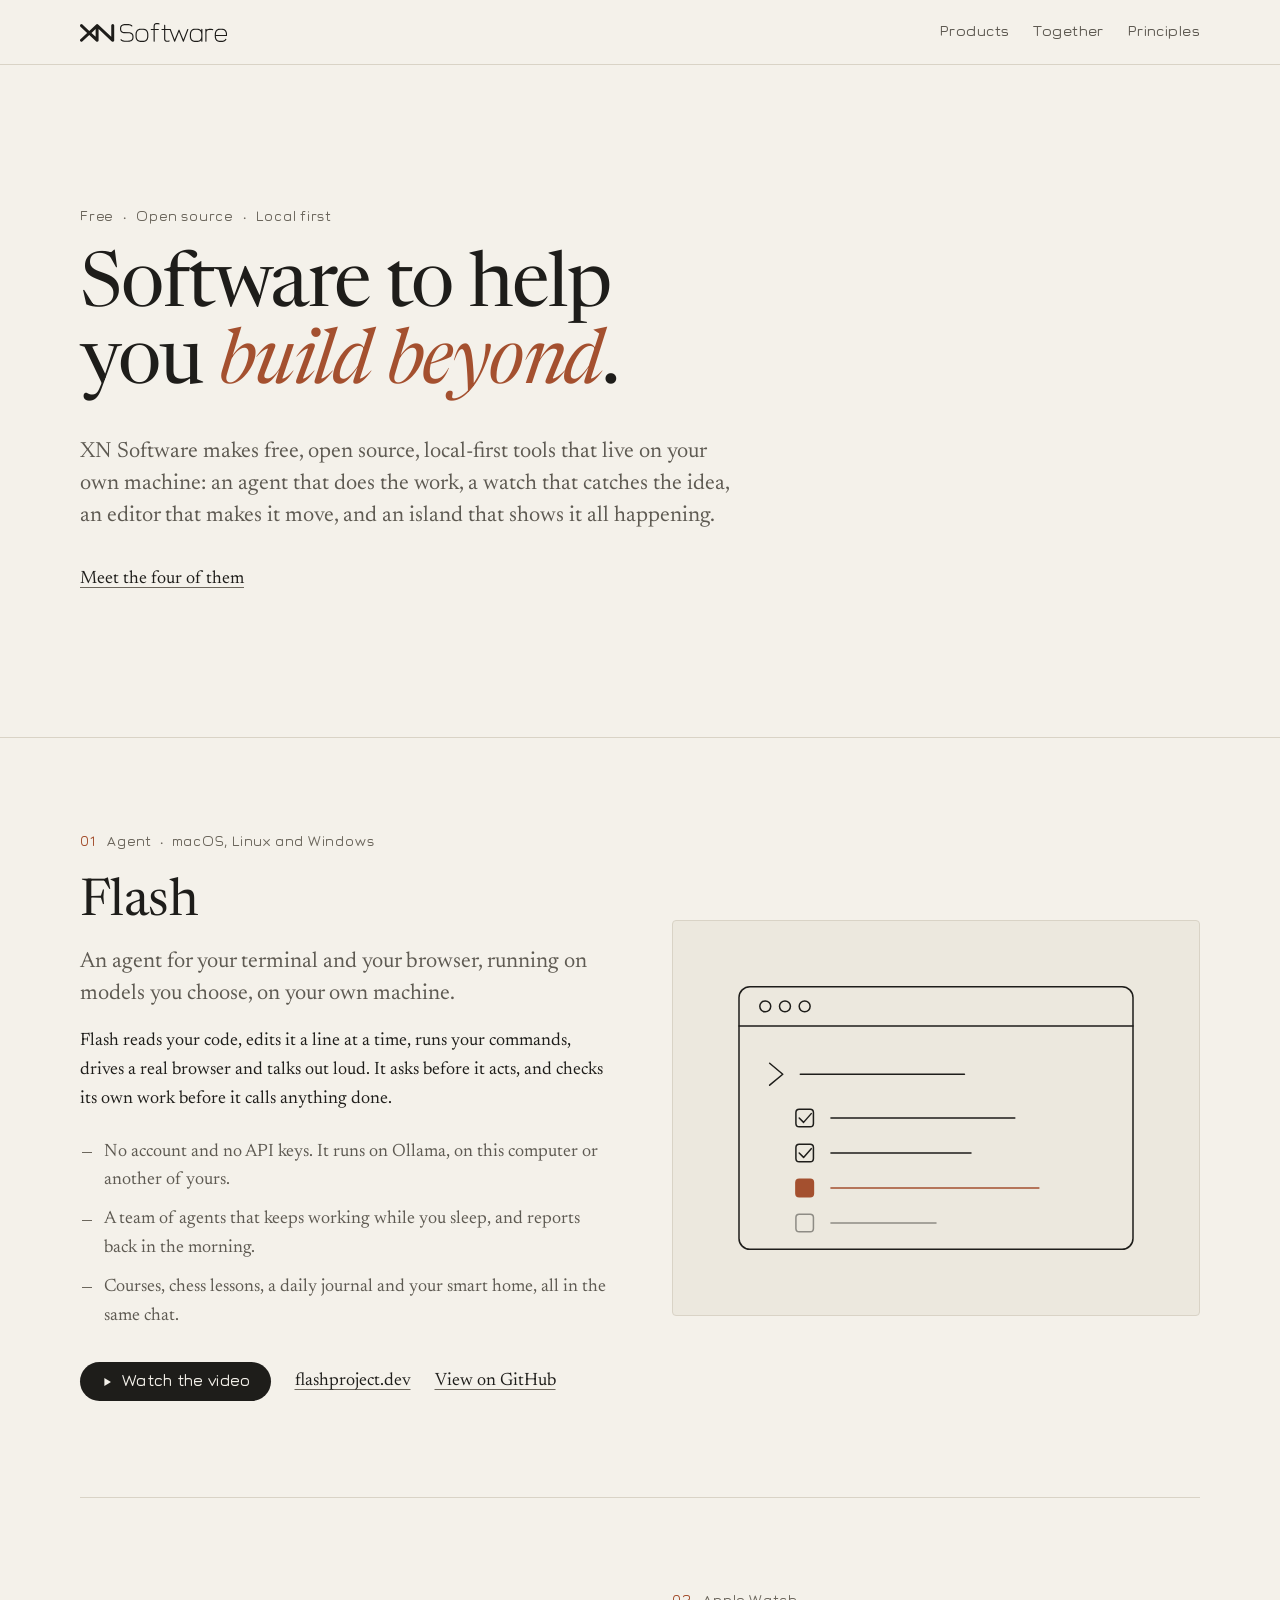
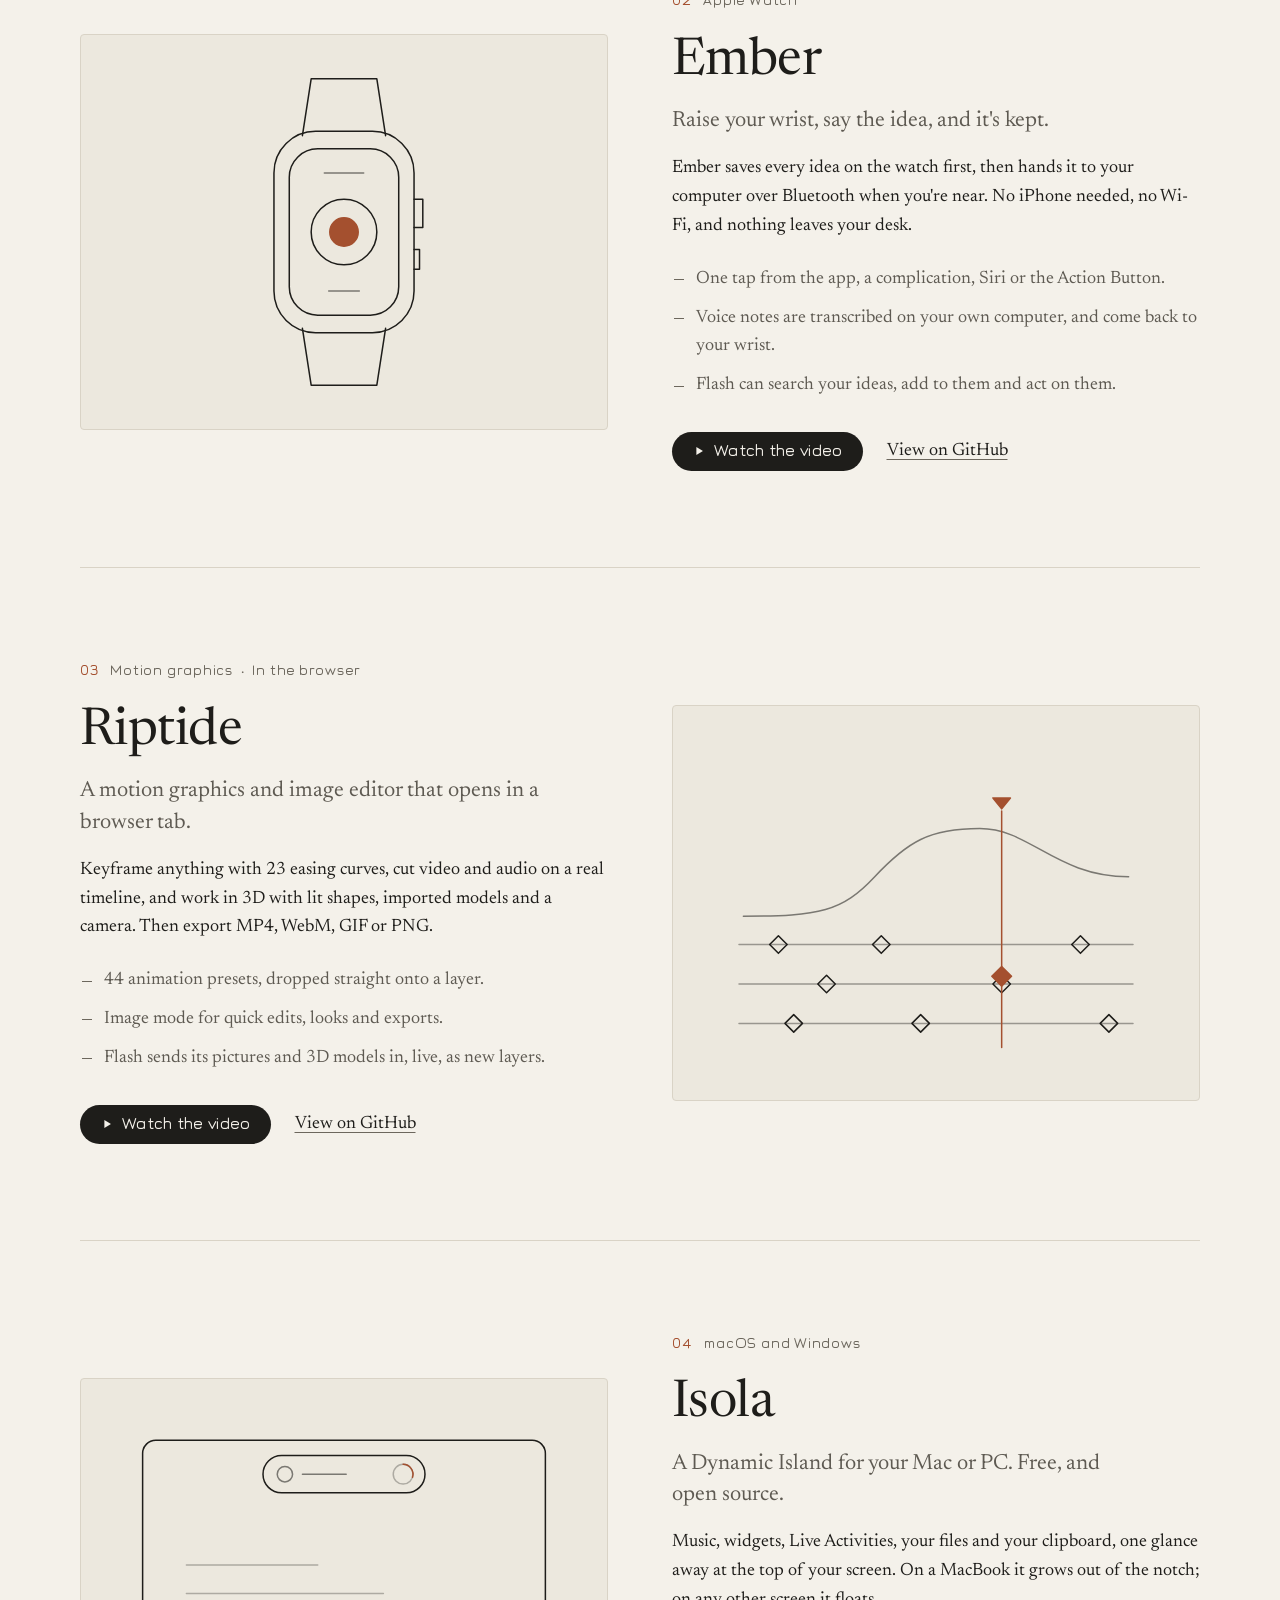
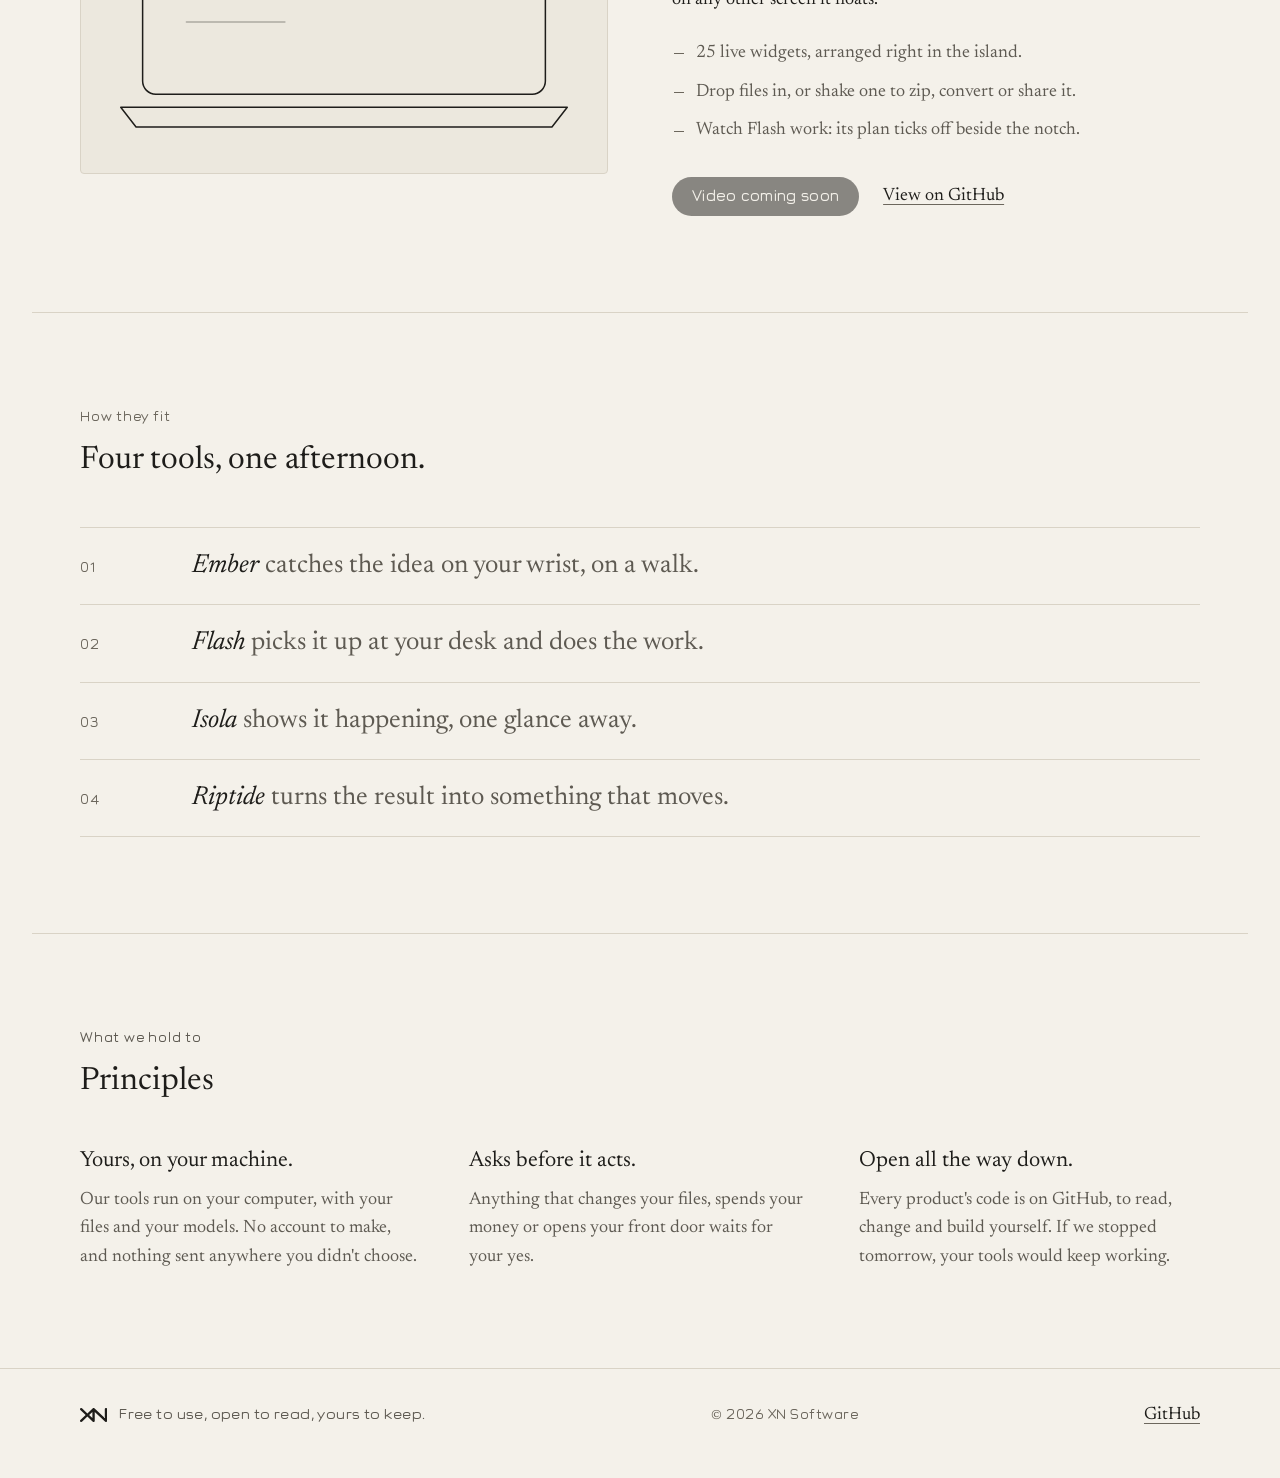
==== commit db125c46: "Make our line say what we make Free to use, open to read, yours to keep: free, open source and local" ====
--- a/index.html
+++ b/index.html
@@ -8,7 +8,7 @@
   <meta name="theme-color" content="#F4F1EA" media="(prefers-color-scheme: light)">
   <meta name="theme-color" content="#1B1A17" media="(prefers-color-scheme: dark)">
   <meta property="og:title" content="XN Software">
-  <meta property="og:description" content="Free, open source, local-first software to help you build beyond.">
+  <meta property="og:description" content="Free to use, open to read, yours to keep. Software to help you build beyond.">
   <meta property="og:type" content="website">
   <link rel="icon" href="favicon.ico" sizes="32x32">
   <link rel="icon" href="assets/brand/icon.svg" type="image/svg+xml">
@@ -208,7 +208,7 @@
 
   <footer class="foot">
     <div class="wrap foot-row">
-      <span class="brand small"><svg class="mark" viewBox="0 0 1358 700" aria-hidden="true"><path fill-rule="evenodd" d="M737.9 643.0 737.2 650.7 735.4 658.2 733.5 663.6 730.1 670.5 725.8 676.9 720.7 682.7 714.9 687.8 708.5 692.1 701.5 695.5 694.2 698.0 686.7 699.5 679.0 700.0 671.3 699.5 663.7 698.0 656.4 695.5 649.5 692.1 643.1 687.8 638.6 684.0 369.0 430.9 99.4 684.0 93.4 688.9 86.8 693.0 76.2 697.4 68.6 699.2 57.1 700.0 45.6 698.5 38.2 696.2 27.9 691.1 21.6 686.6 13.4 678.5 7.0 668.9 2.5 658.2 0.3 646.8 0.2 635.3 2.5 623.9 6.9 613.2 13.3 603.6 18.6 598.0 282.8 350.0 18.6 102.0 13.3 96.4 6.9 86.8 3.7 79.7 1.5 72.3 0.0 60.9 0.3 53.2 2.5 41.8 7.0 31.1 13.4 21.5 21.6 13.4 31.2 6.9 41.9 2.5 53.3 0.3 64.8 0.3 76.2 2.6 86.8 7.0 93.4 11.1 99.4 16.0 369.0 269.1 642.5 12.6 648.8 8.3 655.5 4.9 662.7 2.3 670.1 0.7 677.7 0.0 685.3 0.3 692.8 1.7 700.1 3.9 710.3 9.0 719.3 15.9 1240.0 504.7 1240.0 59.0 1241.1 47.5 1243.1 40.0 1246.1 32.9 1249.9 26.2 1254.6 20.1 1260.1 14.6 1266.2 9.9 1272.9 6.1 1280.0 3.1 1287.5 1.1 1295.1 0.1 1302.8 0.1 1310.5 1.1 1317.9 3.1 1325.1 6.1 1334.9 12.2 1340.7 17.3 1348.0 26.2 1353.5 36.4 1356.8 47.5 1358.0 59.0 1358.0 641.0 1356.9 652.4 1353.6 663.3 1348.3 673.4 1341.1 682.3 1335.5 687.4 1325.9 693.5 1315.2 697.7 1304.0 699.8 1292.6 699.7 1281.4 697.3 1270.9 692.9 1261.5 686.5 738.0 195.3ZM620.0 504.7 620.0 195.3 455.2 350.0Z"/></svg><span class="tagline">Good code, round edges.</span></span>
+      <span class="brand small"><svg class="mark" viewBox="0 0 1358 700" aria-hidden="true"><path fill-rule="evenodd" d="M737.9 643.0 737.2 650.7 735.4 658.2 733.5 663.6 730.1 670.5 725.8 676.9 720.7 682.7 714.9 687.8 708.5 692.1 701.5 695.5 694.2 698.0 686.7 699.5 679.0 700.0 671.3 699.5 663.7 698.0 656.4 695.5 649.5 692.1 643.1 687.8 638.6 684.0 369.0 430.9 99.4 684.0 93.4 688.9 86.8 693.0 76.2 697.4 68.6 699.2 57.1 700.0 45.6 698.5 38.2 696.2 27.9 691.1 21.6 686.6 13.4 678.5 7.0 668.9 2.5 658.2 0.3 646.8 0.2 635.3 2.5 623.9 6.9 613.2 13.3 603.6 18.6 598.0 282.8 350.0 18.6 102.0 13.3 96.4 6.9 86.8 3.7 79.7 1.5 72.3 0.0 60.9 0.3 53.2 2.5 41.8 7.0 31.1 13.4 21.5 21.6 13.4 31.2 6.9 41.9 2.5 53.3 0.3 64.8 0.3 76.2 2.6 86.8 7.0 93.4 11.1 99.4 16.0 369.0 269.1 642.5 12.6 648.8 8.3 655.5 4.9 662.7 2.3 670.1 0.7 677.7 0.0 685.3 0.3 692.8 1.7 700.1 3.9 710.3 9.0 719.3 15.9 1240.0 504.7 1240.0 59.0 1241.1 47.5 1243.1 40.0 1246.1 32.9 1249.9 26.2 1254.6 20.1 1260.1 14.6 1266.2 9.9 1272.9 6.1 1280.0 3.1 1287.5 1.1 1295.1 0.1 1302.8 0.1 1310.5 1.1 1317.9 3.1 1325.1 6.1 1334.9 12.2 1340.7 17.3 1348.0 26.2 1353.5 36.4 1356.8 47.5 1358.0 59.0 1358.0 641.0 1356.9 652.4 1353.6 663.3 1348.3 673.4 1341.1 682.3 1335.5 687.4 1325.9 693.5 1315.2 697.7 1304.0 699.8 1292.6 699.7 1281.4 697.3 1270.9 692.9 1261.5 686.5 738.0 195.3ZM620.0 504.7 620.0 195.3 455.2 350.0Z"/></svg><span class="tagline">Free to use, open to read, yours to keep.</span></span>
       <span class="fine">&copy; 2026 XN Software</span>
       <a class="quiet" href="https://github.com/XN-Software">GitHub</a>
     </div>
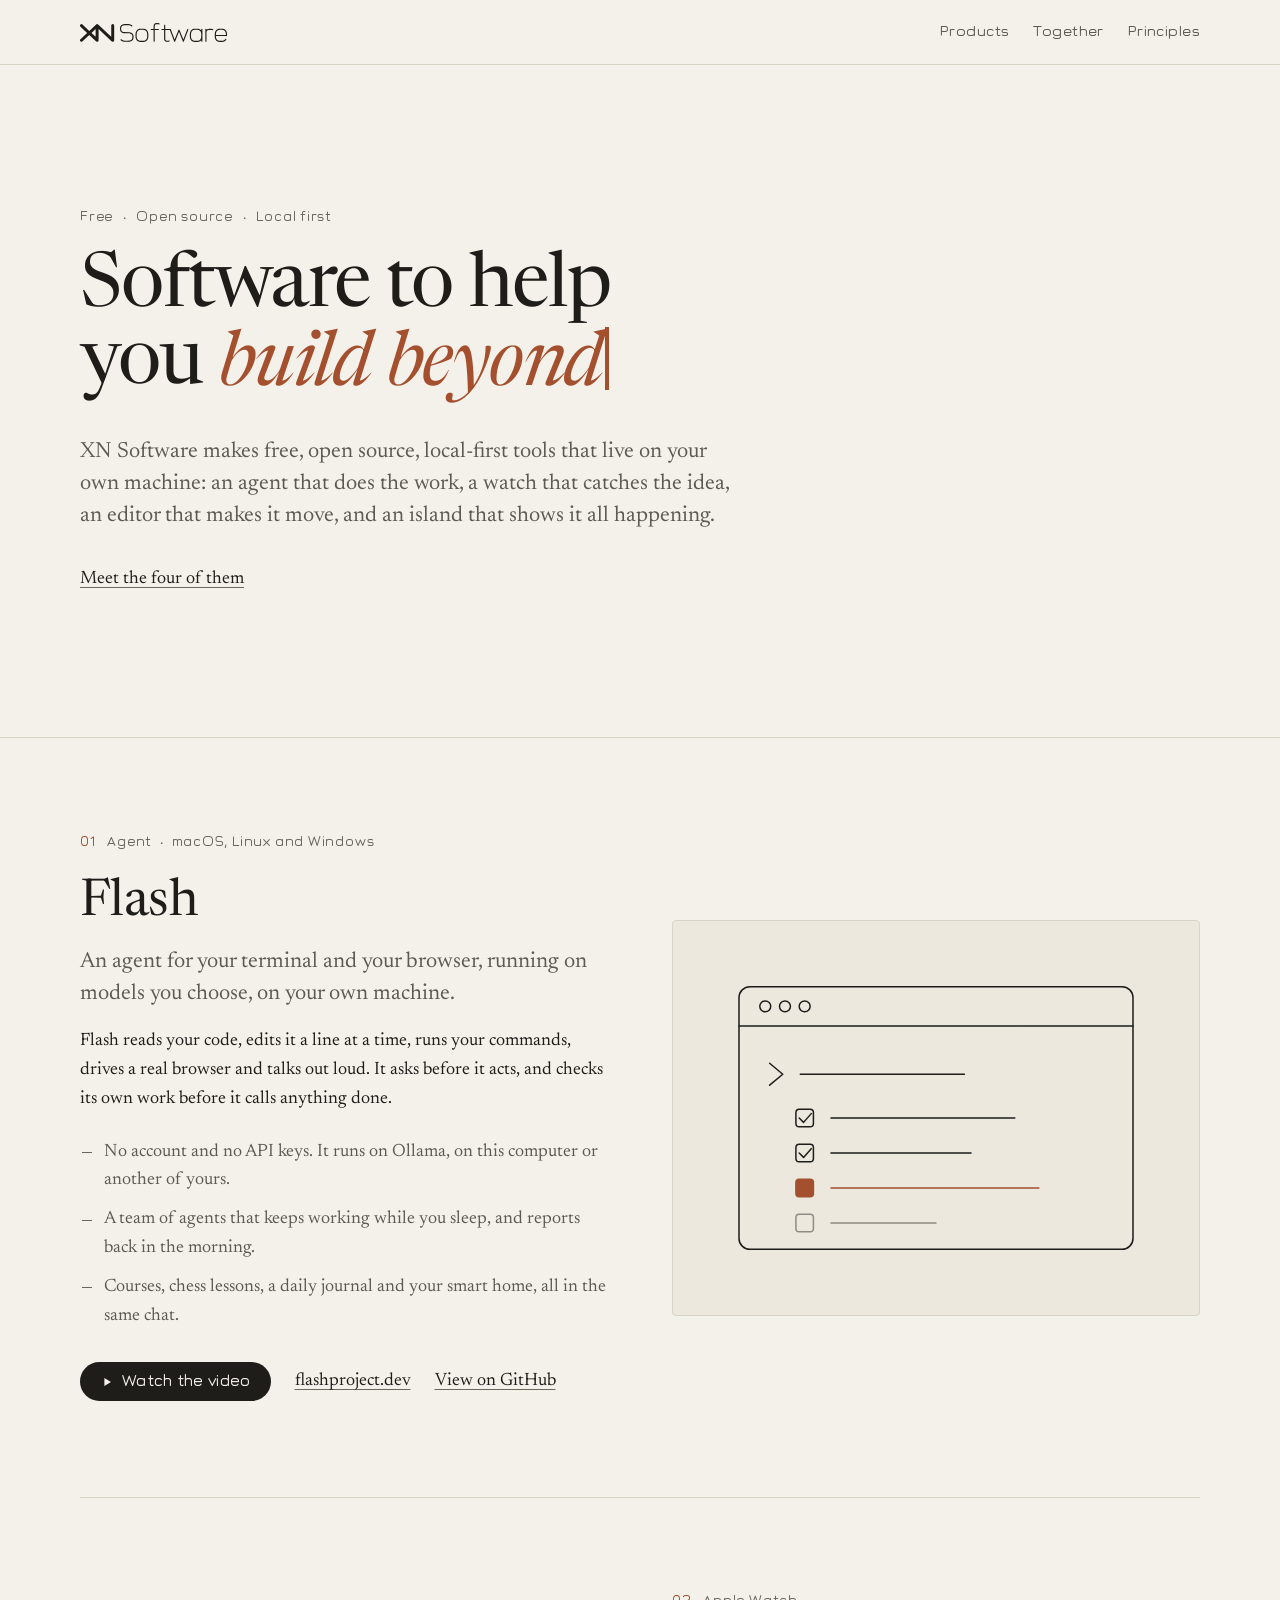
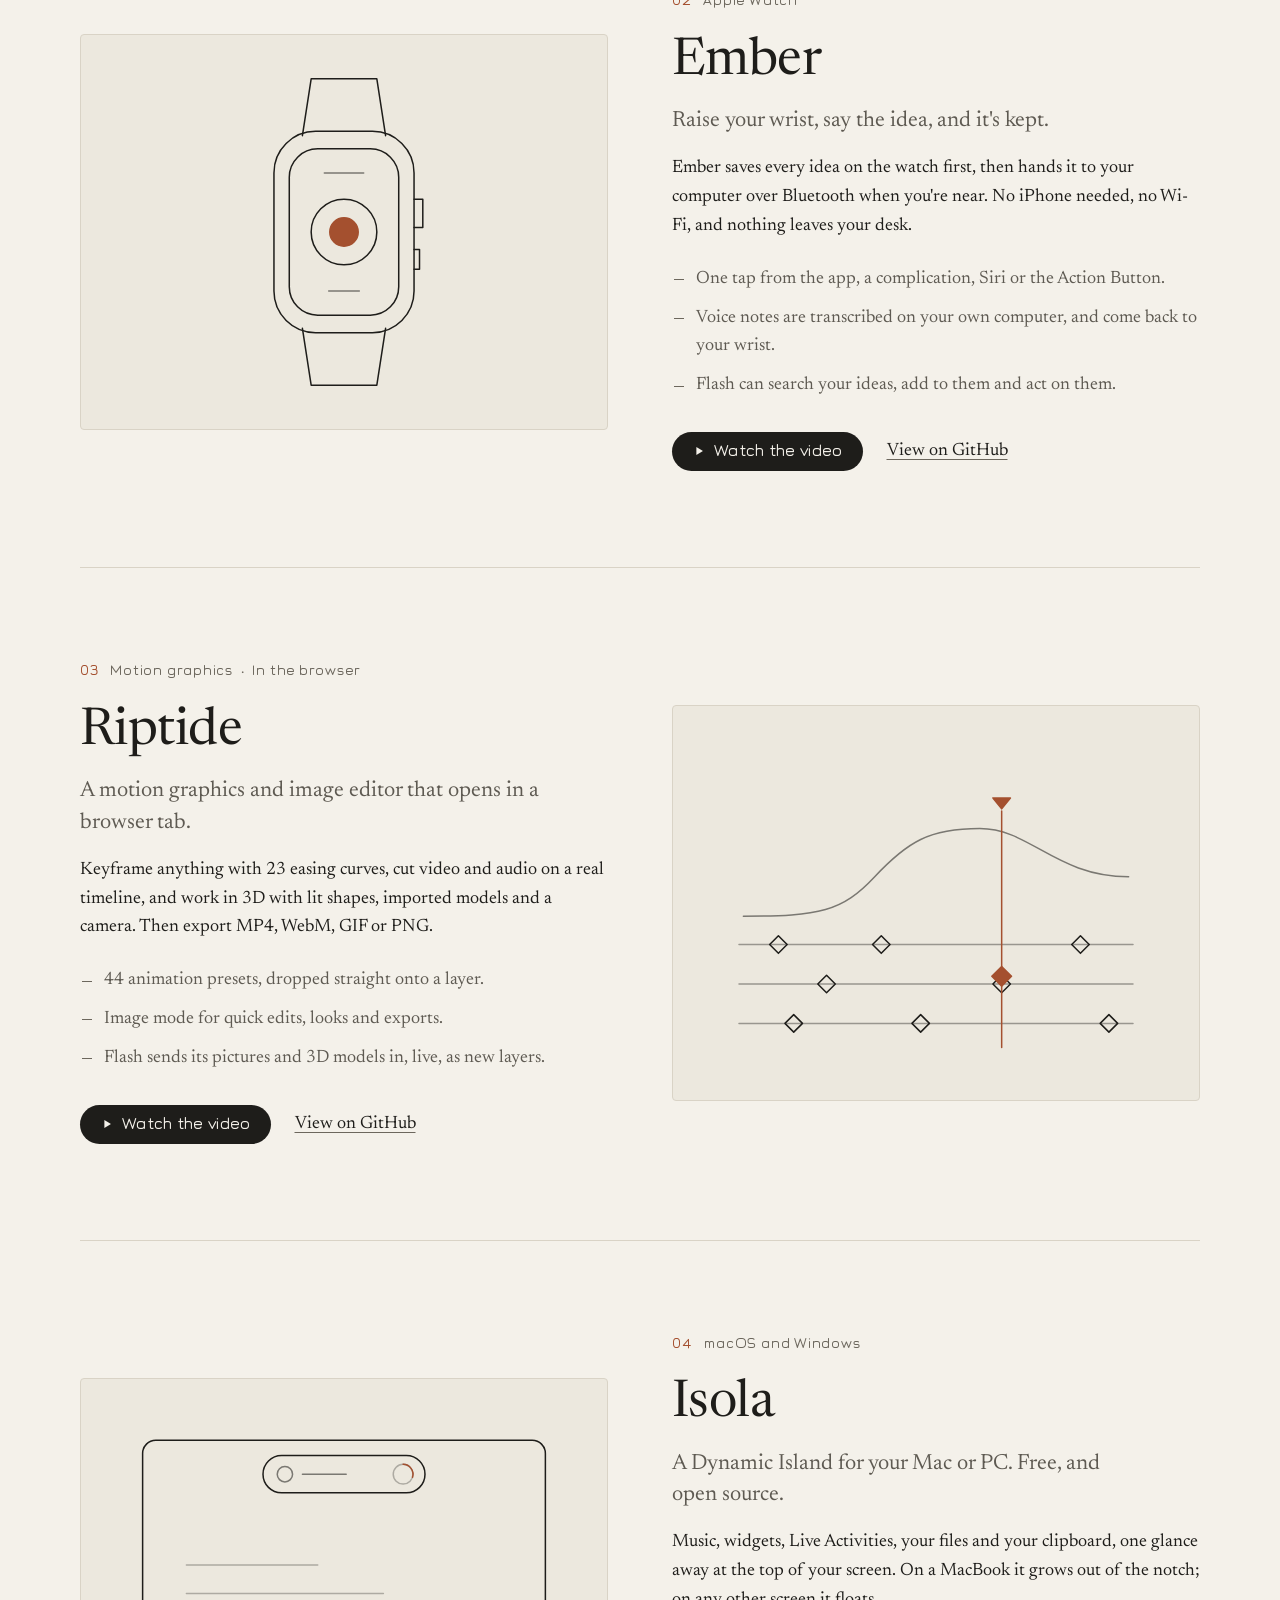
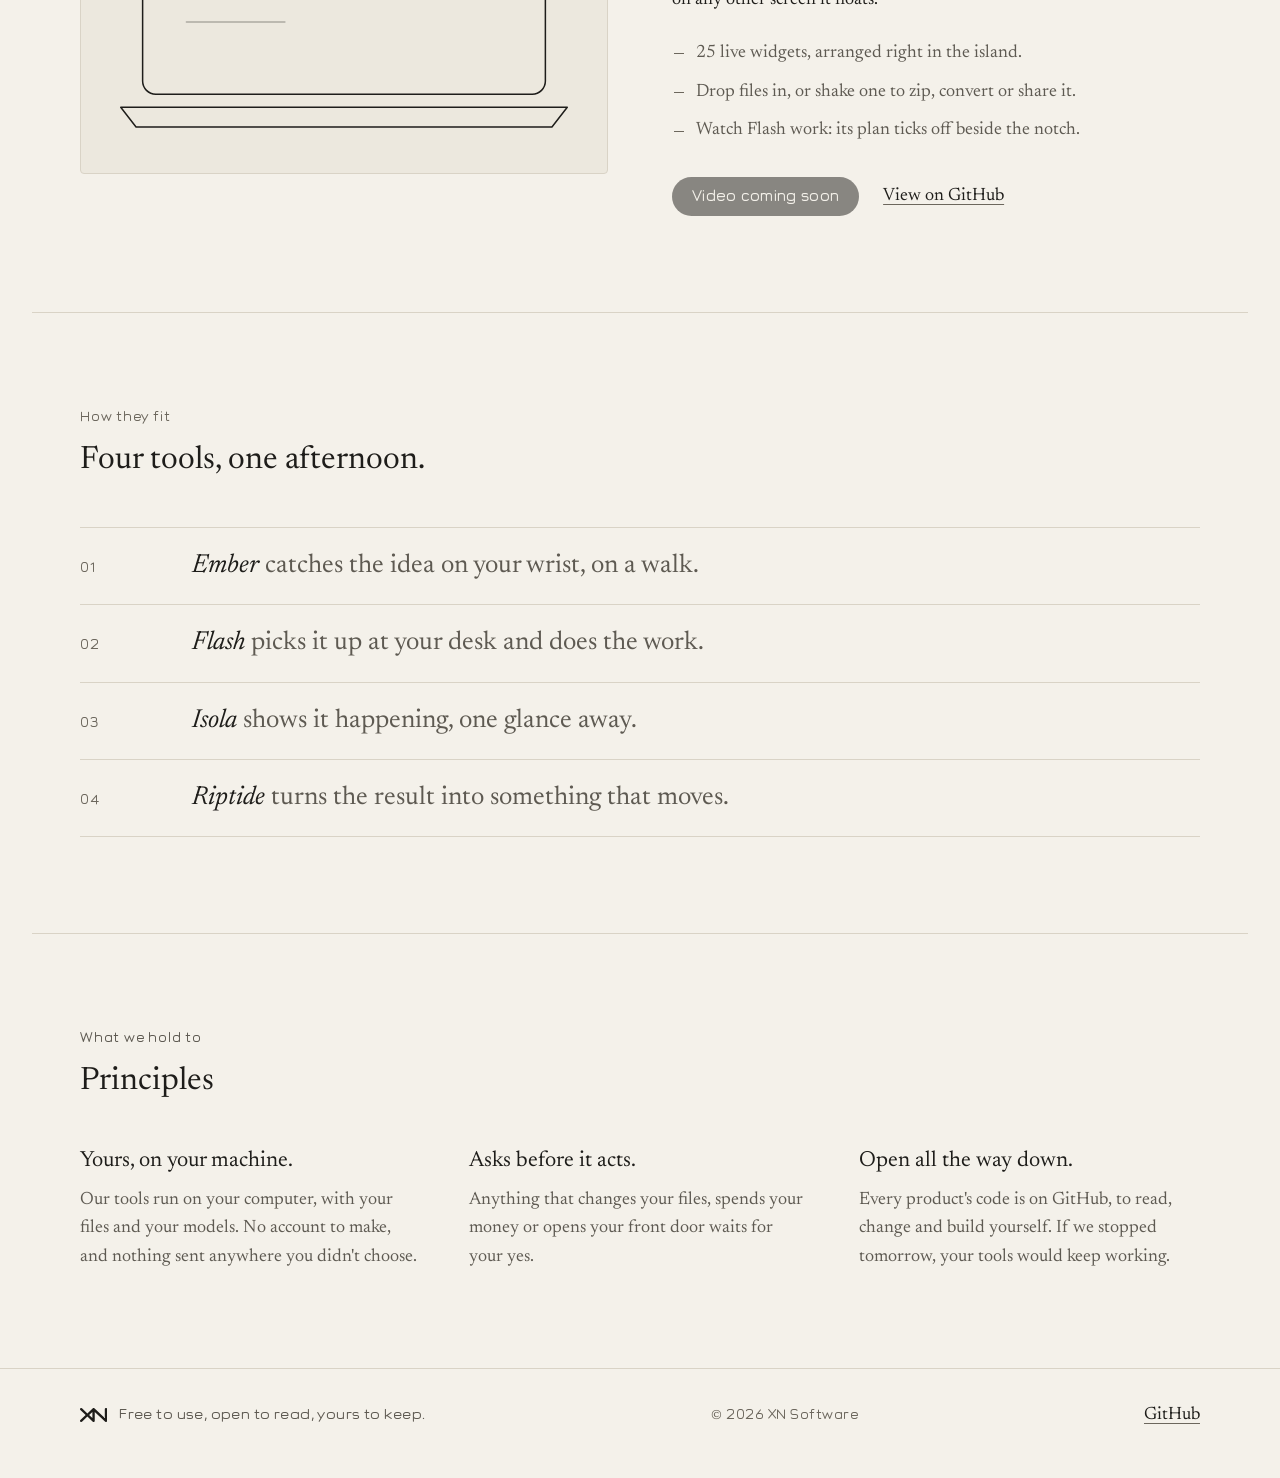
==== commit d9136fdf: "Type build beyond in, and make the videos play The hero's "build beyond." is typed in once on load b" ====
--- a/index.html
+++ b/index.html
@@ -217,6 +217,7 @@
   <dialog class="player" aria-label="Video">
     <div class="player-head">
       <span class="player-title"></span>
+      <a class="on-youtube" href="#" target="_blank" rel="noopener">Watch on YouTube</a>
       <button type="button" class="close" aria-label="Close the video">
         <svg viewBox="0 0 16 16" aria-hidden="true"><path d="M4 4l8 8M12 4l-8 8"/></svg>
       </button>
--- a/styles.css
+++ b/styles.css
@@ -210,6 +210,25 @@
 }
 .hero .label .dot { margin: 0 6px; }
 .hero h1 em { color: var(--clay); }
+/* Typed in by main.js: the ghost keeps the words' space, the typed copy
+   sits over it, and the cursor blinks while it types, then goes. */
+.hero h1 em.typing { position: relative; display: inline-block; }
+.hero h1 em.typing .ghost { visibility: hidden; }
+.hero h1 em.typing .typed { position: absolute; left: 0; top: 0; white-space: nowrap; }
+.hero h1 em .stop, .hero h1 em.typing .ghost { font-style: normal; }
+.hero h1 em .stop { color: var(--ink); }
+.hero h1 em .caret {
+  display: inline-block;
+  width: .06em;
+  height: .82em;
+  margin-left: .04em;
+  vertical-align: -.06em;
+  background: var(--clay);
+  animation: caret 1s steps(1) infinite;
+  transition: opacity 240ms var(--ease);
+}
+.hero h1 em .caret.done { opacity: 0; animation: none; }
+@keyframes caret { 50% { opacity: 0; } }
 .hero .lead { max-width: 30em; }
 .hero-links { margin-top: 32px; }
 @media (min-width: 720px) {
@@ -383,7 +402,9 @@
   padding: 10px 10px 10px 20px;
   border-bottom: 1px solid var(--rule);
 }
-.player-title { font-family: var(--xn); font-size: 15px; letter-spacing: .03em; }
+.player-title { font-family: var(--xn); font-size: 15px; letter-spacing: .03em; margin-right: auto; }
+.on-youtube { font-size: 14px; color: var(--ink-2); margin-right: 8px; text-decoration: none; transition: color 160ms var(--ease); }
+.on-youtube:hover { color: var(--ink); }
 .close {
   width: 36px;
   height: 36px;
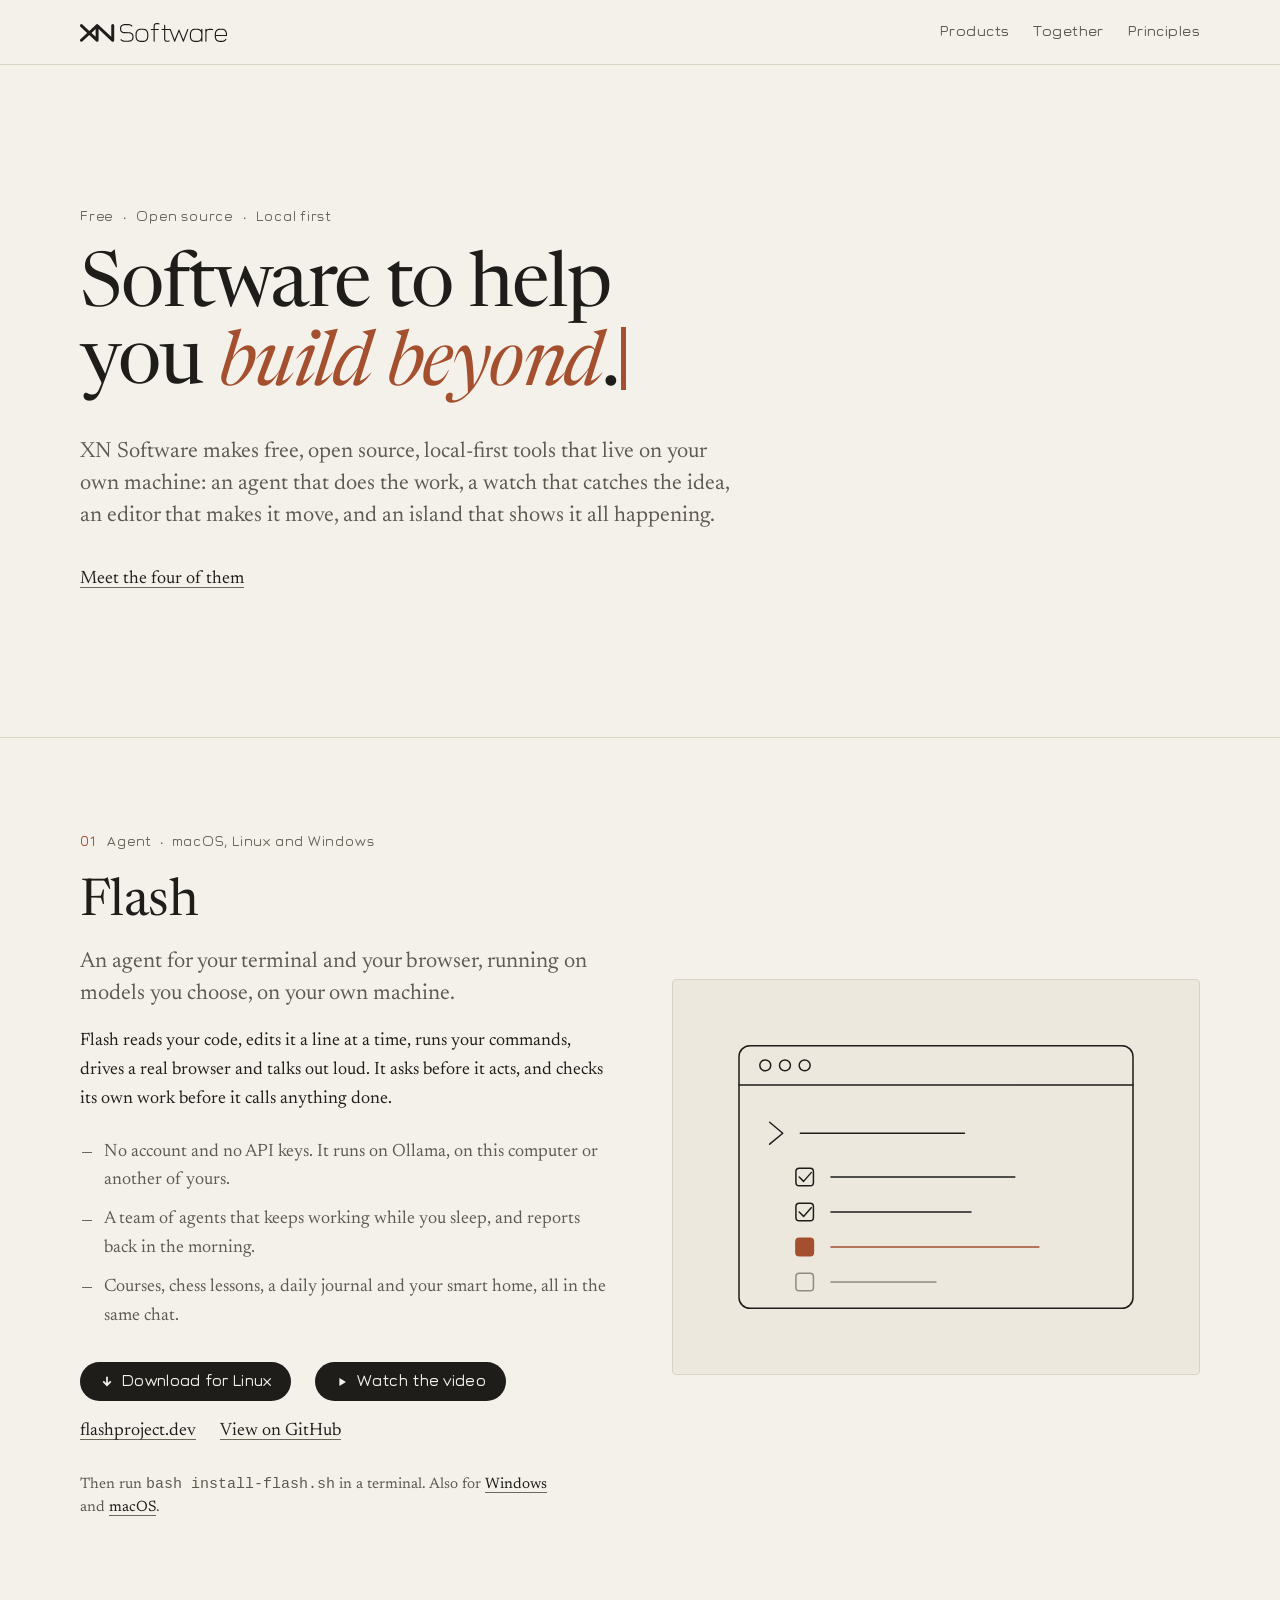
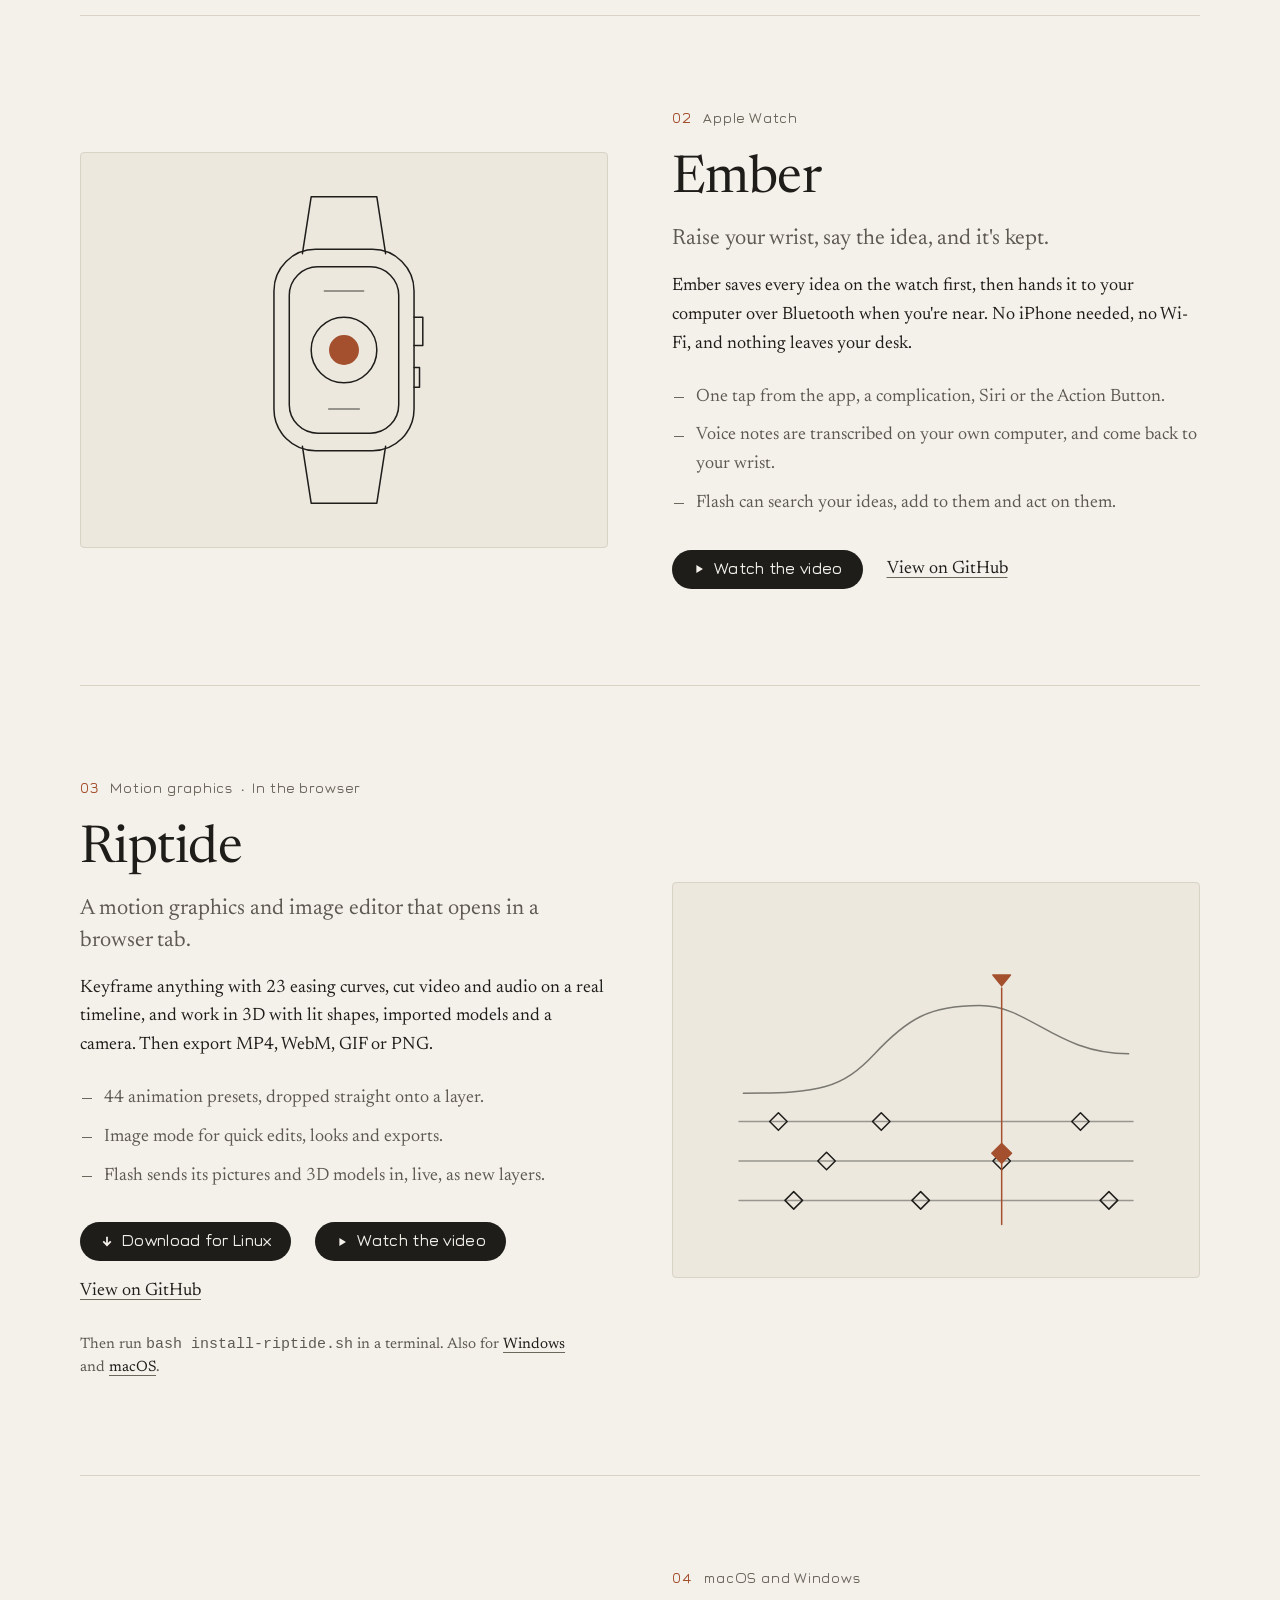
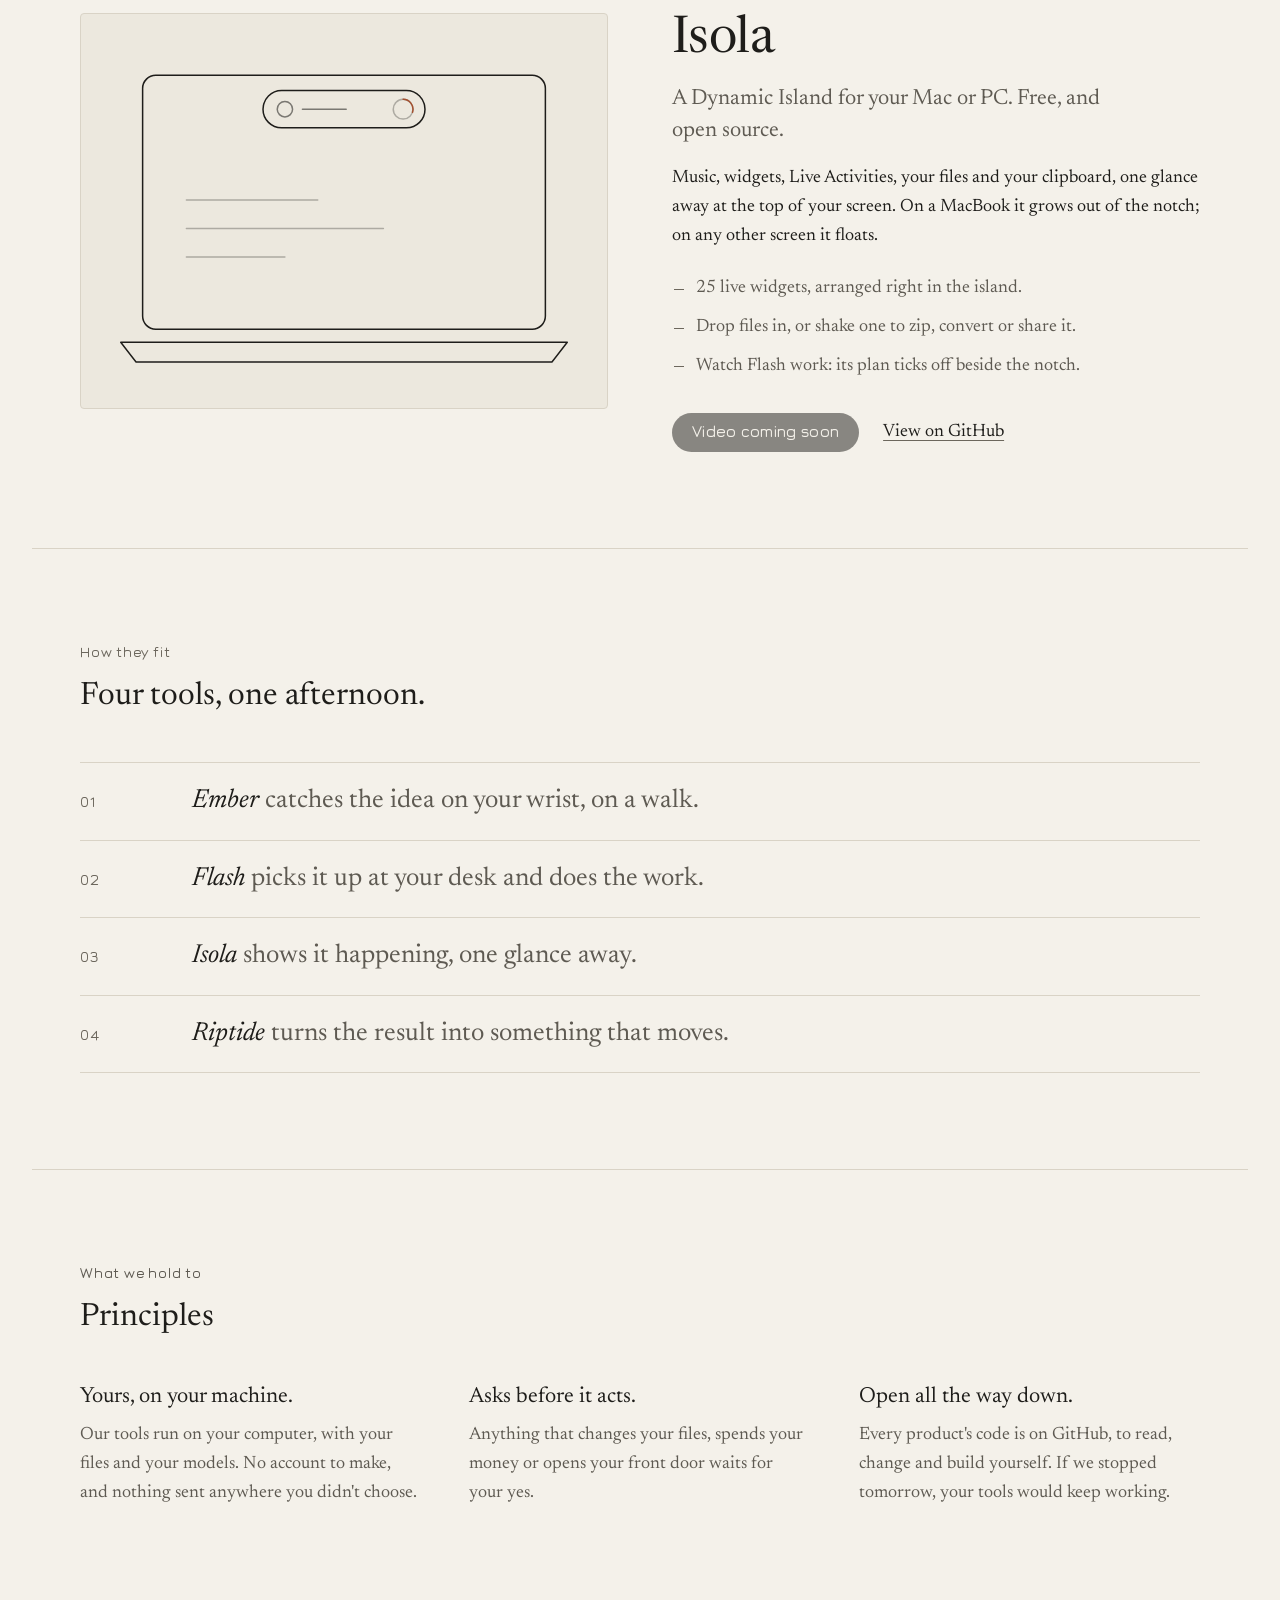
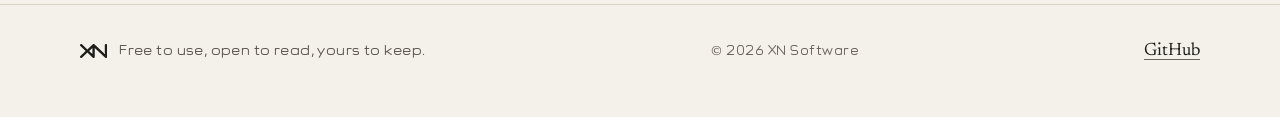
==== commit 545a2706: "Add downloads for Flash and Riptide Each product has a Download button for the visitor's own system," ====
--- a/index.html
+++ b/index.html
@@ -55,11 +55,14 @@
             <li>Courses, chess lessons, a daily journal and your smart home, all in the same chat.</li>
           </ul>
           <div class="actions">
+            <a class="btn" href="assets/downloads/flash-setup.exe" download data-get="flash">
+              <svg viewBox="0 0 16 16" aria-hidden="true"><path d="M7 2h2v7.2l2.6-2.6 1.4 1.4L8 13 3 8l1.4-1.4L7 9.2z"/></svg><span>Download for Windows</span></a>
             <a class="btn" href="https://www.youtube.com/watch?v=padyQR3tPUs&amp;t=7s" data-video="padyQR3tPUs" data-start="7" data-title="Flash">
               <svg viewBox="0 0 16 16" aria-hidden="true"><path d="M5 3.5v9l7.5-4.5z"/></svg>Watch the video</a>
             <a class="quiet" href="https://flashproject.dev">flashproject.dev</a>
             <a class="quiet" href="https://github.com/Natuworkguy/Flash">View on GitHub</a>
           </div>
+          <p class="get" data-get-note="flash">Also for <a class="quiet" href="assets/downloads/install-flash-macos.zip" download>macOS</a> and <a class="quiet" href="assets/downloads/install-flash.sh" download>Linux</a>.</p>
         </div>
         <figure class="plate">
           <svg viewBox="0 0 480 360" role="img" aria-labelledby="flash-art">
@@ -123,10 +126,13 @@
             <li>Flash sends its pictures and 3D models in, live, as new layers.</li>
           </ul>
           <div class="actions">
+            <a class="btn" href="assets/downloads/riptide-setup.exe" download data-get="riptide">
+              <svg viewBox="0 0 16 16" aria-hidden="true"><path d="M7 2h2v7.2l2.6-2.6 1.4 1.4L8 13 3 8l1.4-1.4L7 9.2z"/></svg><span>Download for Windows</span></a>
             <a class="btn" href="https://www.youtube.com/shorts/_w8lB1gKbkw" data-video="_w8lB1gKbkw" data-shape="tall" data-title="Riptide">
               <svg viewBox="0 0 16 16" aria-hidden="true"><path d="M5 3.5v9l7.5-4.5z"/></svg>Watch the video</a>
             <a class="quiet" href="https://github.com/Natuworkguy/Riptide">View on GitHub</a>
           </div>
+          <p class="get" data-get-note="riptide">Also for <a class="quiet" href="assets/downloads/install-riptide-macos.zip" download>macOS</a> and <a class="quiet" href="assets/downloads/install-riptide.sh" download>Linux</a>.</p>
         </div>
         <figure class="plate">
           <svg viewBox="0 0 480 360" role="img" aria-labelledby="riptide-art">
--- a/styles.css
+++ b/styles.css
@@ -162,6 +162,8 @@
 }
 .btn svg { width: 14px; height: 14px; fill: currentColor; }
 .btn:hover { background: var(--clay); }
+/* the other systems' downloads, and how to open the one you got */
+.get { margin: 12px 0 0; font-size: 15px; line-height: 1.5; color: var(--ink-2); max-width: 34em; }
 .btn[aria-disabled="true"] { opacity: .5; cursor: default; pointer-events: none; }
 
 /* Header */
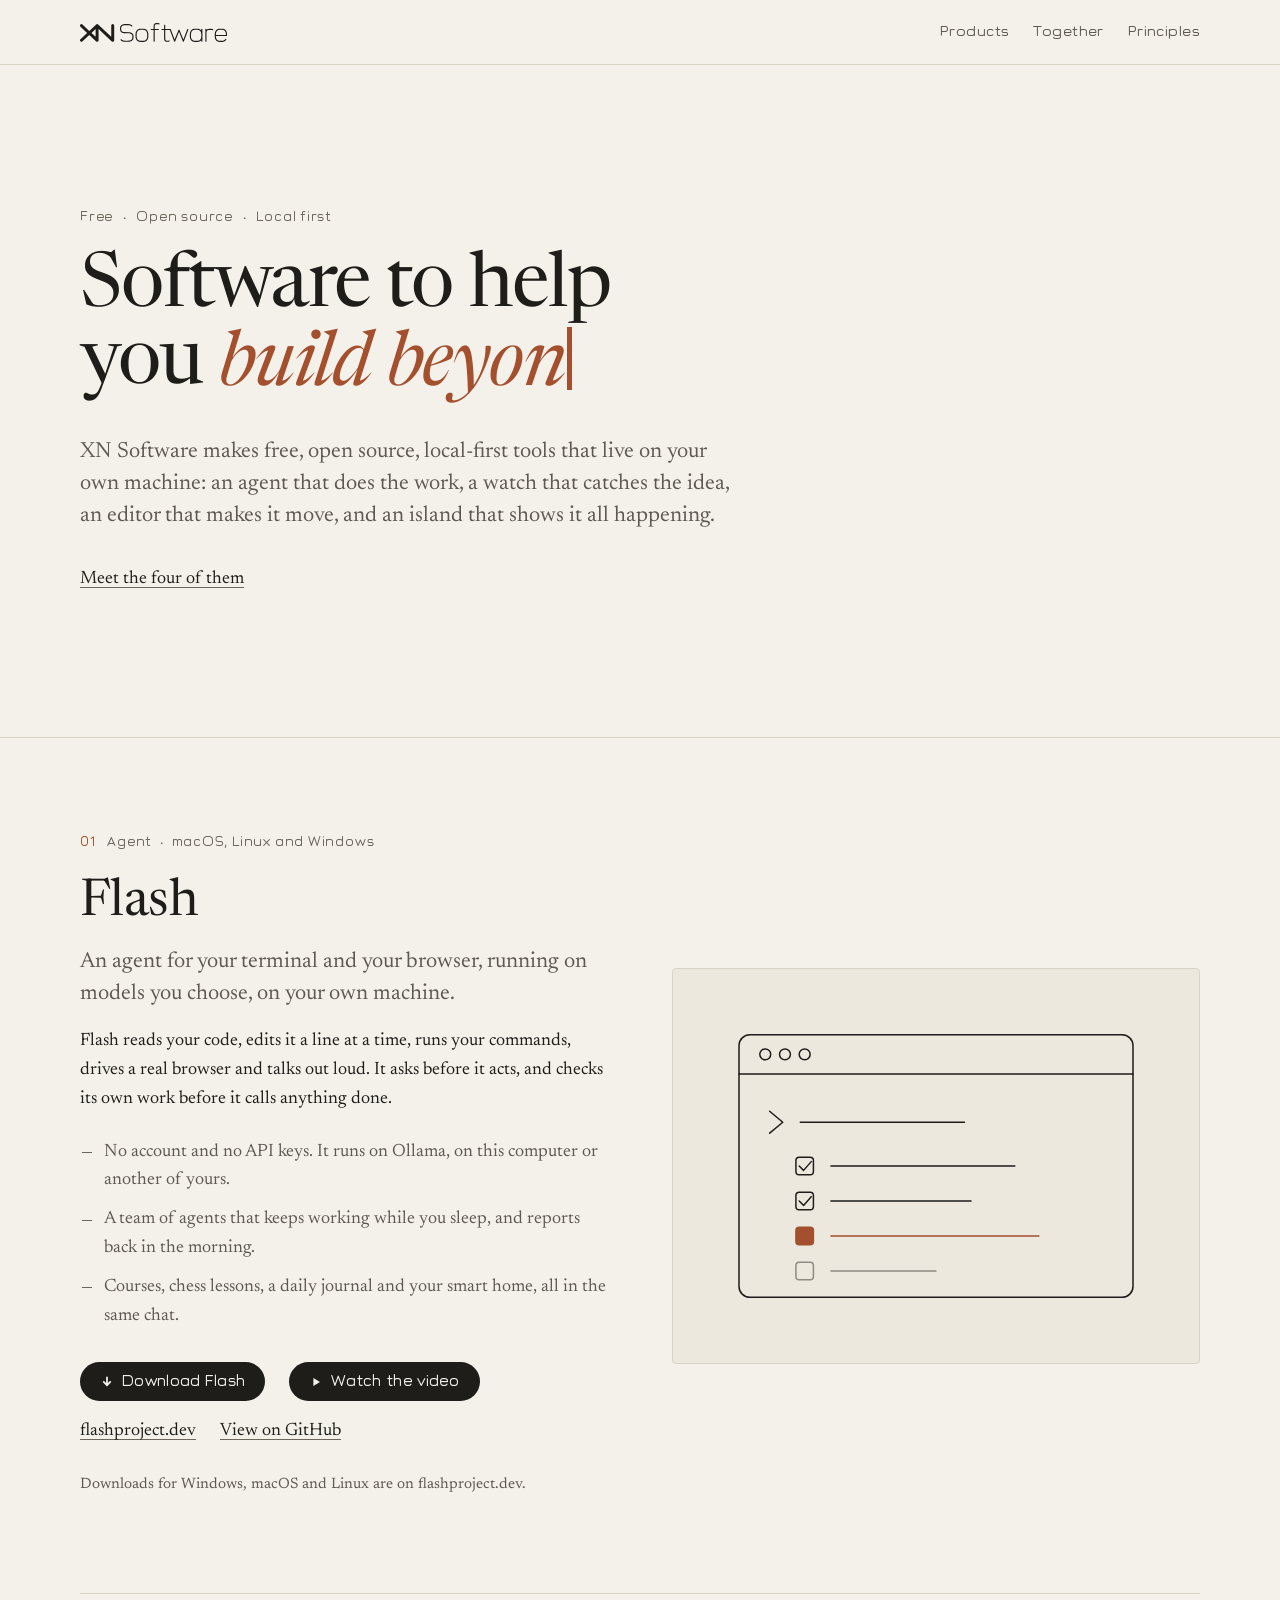
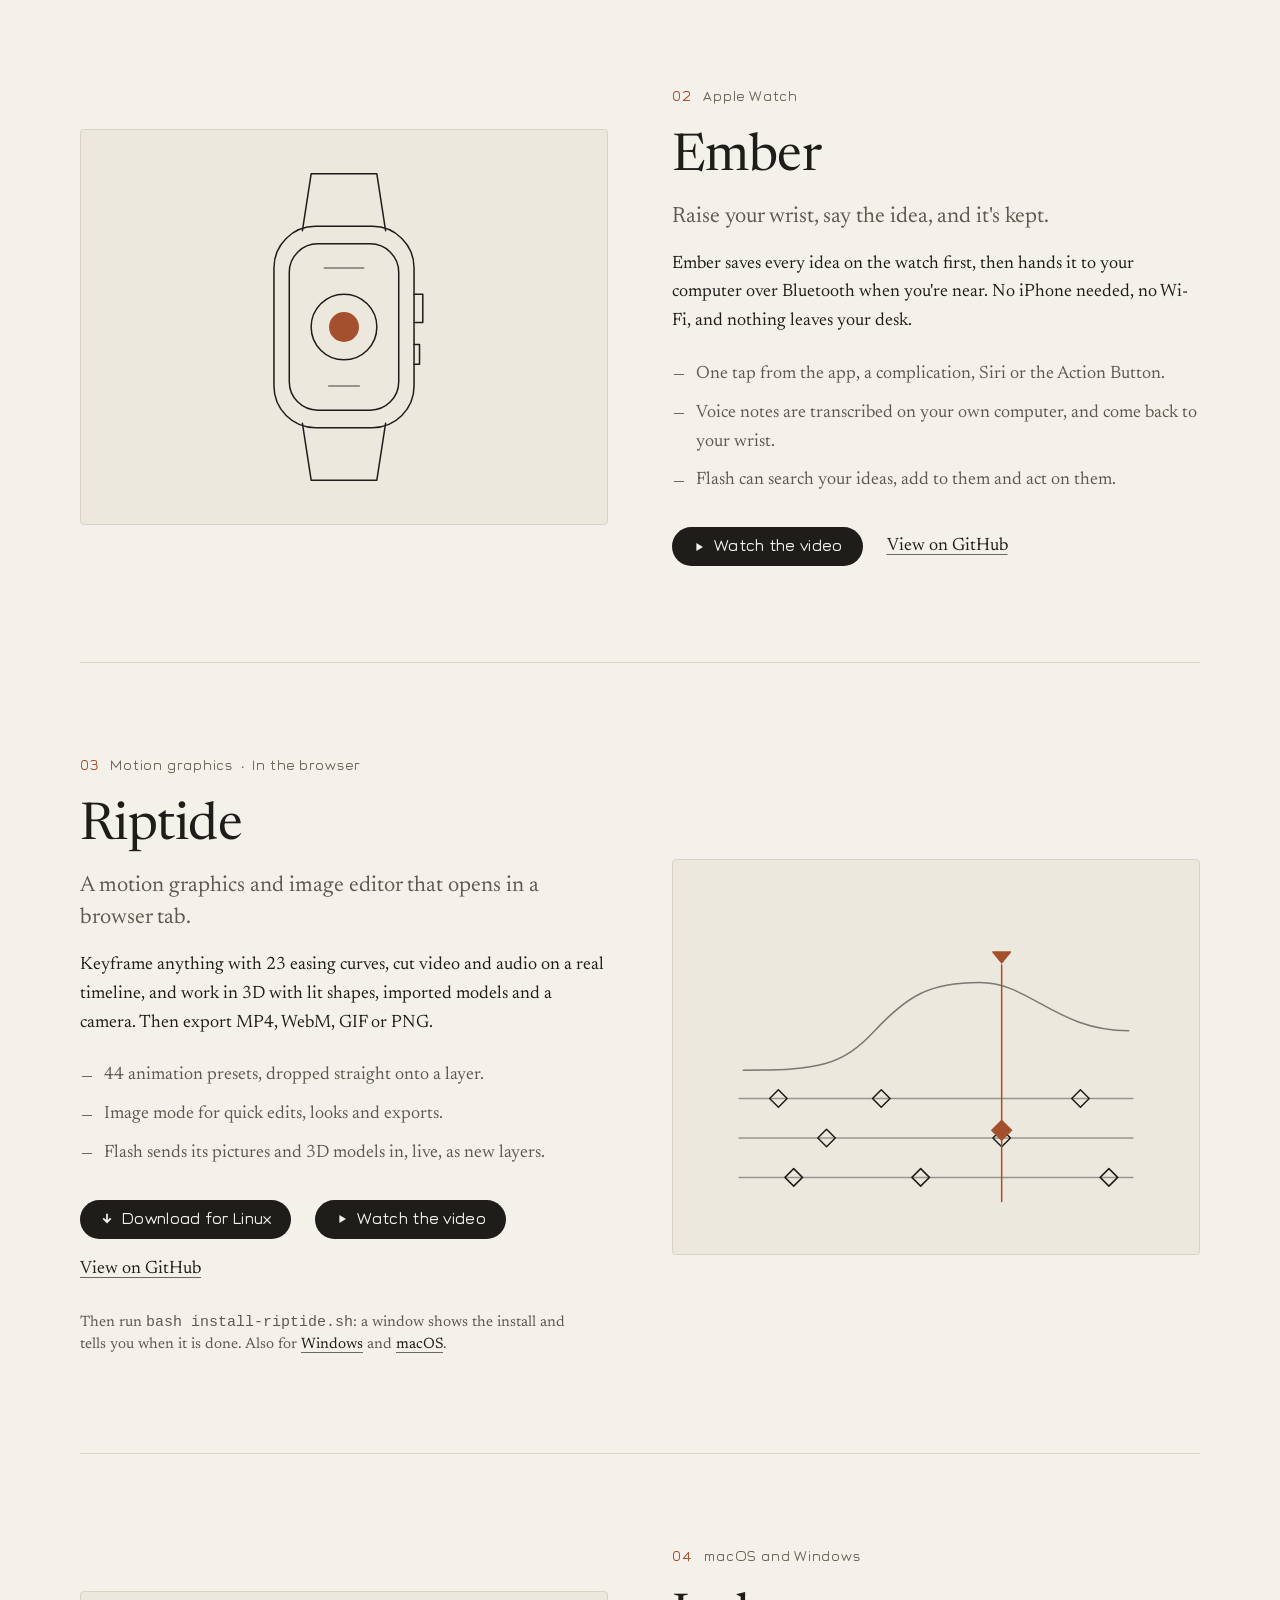
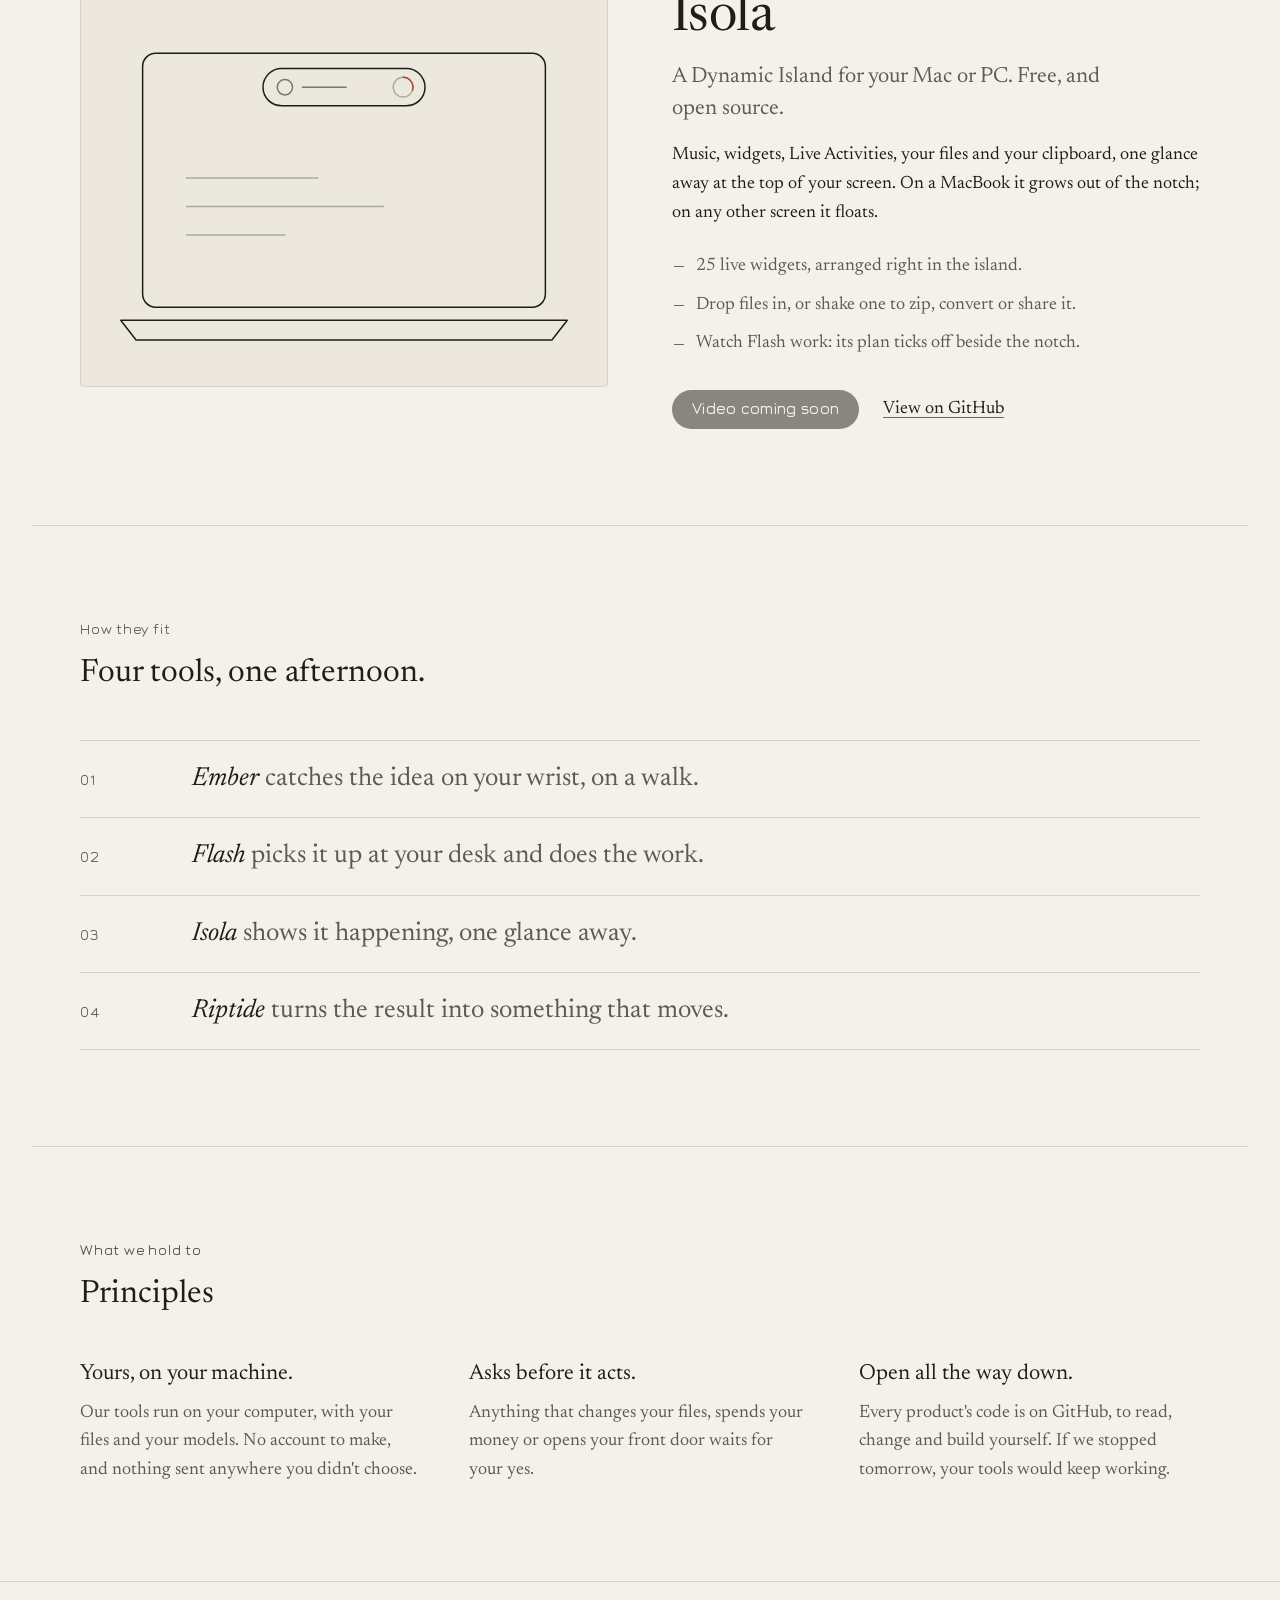
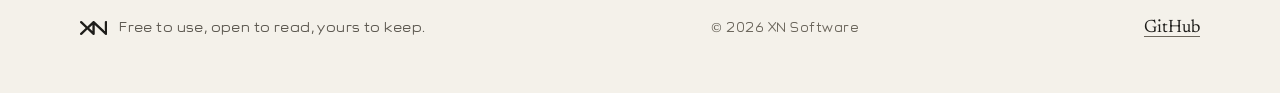
==== commit da8c7172: "Send Flash downloads to flashproject.dev, and ask about the dev version Flash's Download button now " ====
--- a/index.html
+++ b/index.html
@@ -55,14 +55,14 @@
             <li>Courses, chess lessons, a daily journal and your smart home, all in the same chat.</li>
           </ul>
           <div class="actions">
-            <a class="btn" href="assets/downloads/flash-setup.exe" download data-get="flash">
-              <svg viewBox="0 0 16 16" aria-hidden="true"><path d="M7 2h2v7.2l2.6-2.6 1.4 1.4L8 13 3 8l1.4-1.4L7 9.2z"/></svg><span>Download for Windows</span></a>
+            <a class="btn" href="https://flashproject.dev/#download">
+              <svg viewBox="0 0 16 16" aria-hidden="true"><path d="M7 2h2v7.2l2.6-2.6 1.4 1.4L8 13 3 8l1.4-1.4L7 9.2z"/></svg><span>Download Flash</span></a>
             <a class="btn" href="https://www.youtube.com/watch?v=padyQR3tPUs&amp;t=7s" data-video="padyQR3tPUs" data-start="7" data-title="Flash">
               <svg viewBox="0 0 16 16" aria-hidden="true"><path d="M5 3.5v9l7.5-4.5z"/></svg>Watch the video</a>
             <a class="quiet" href="https://flashproject.dev">flashproject.dev</a>
             <a class="quiet" href="https://github.com/Natuworkguy/Flash">View on GitHub</a>
           </div>
-          <p class="get" data-get-note="flash">Also for <a class="quiet" href="assets/downloads/install-flash-macos.zip" download>macOS</a> and <a class="quiet" href="assets/downloads/install-flash.sh" download>Linux</a>.</p>
+          <p class="get">Downloads for Windows, macOS and Linux are on flashproject.dev.</p>
         </div>
         <figure class="plate">
           <svg viewBox="0 0 480 360" role="img" aria-labelledby="flash-art">
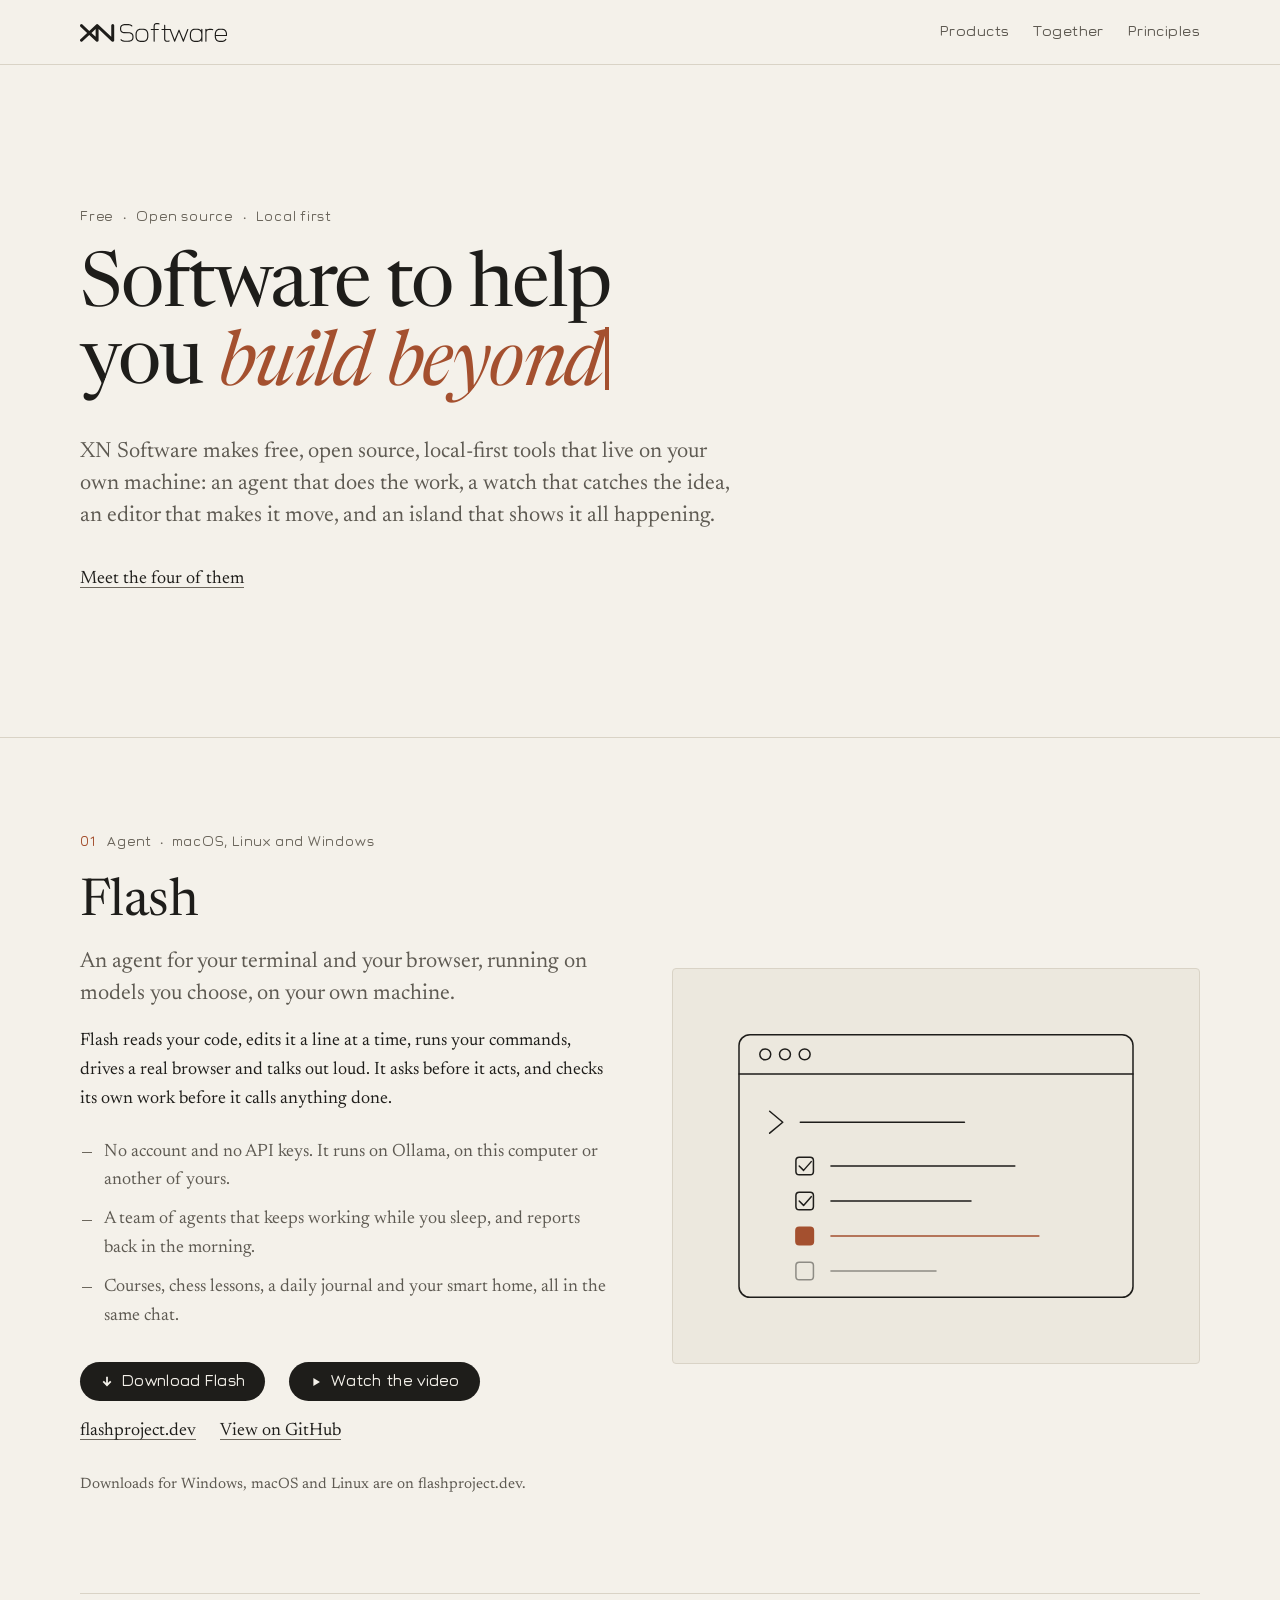
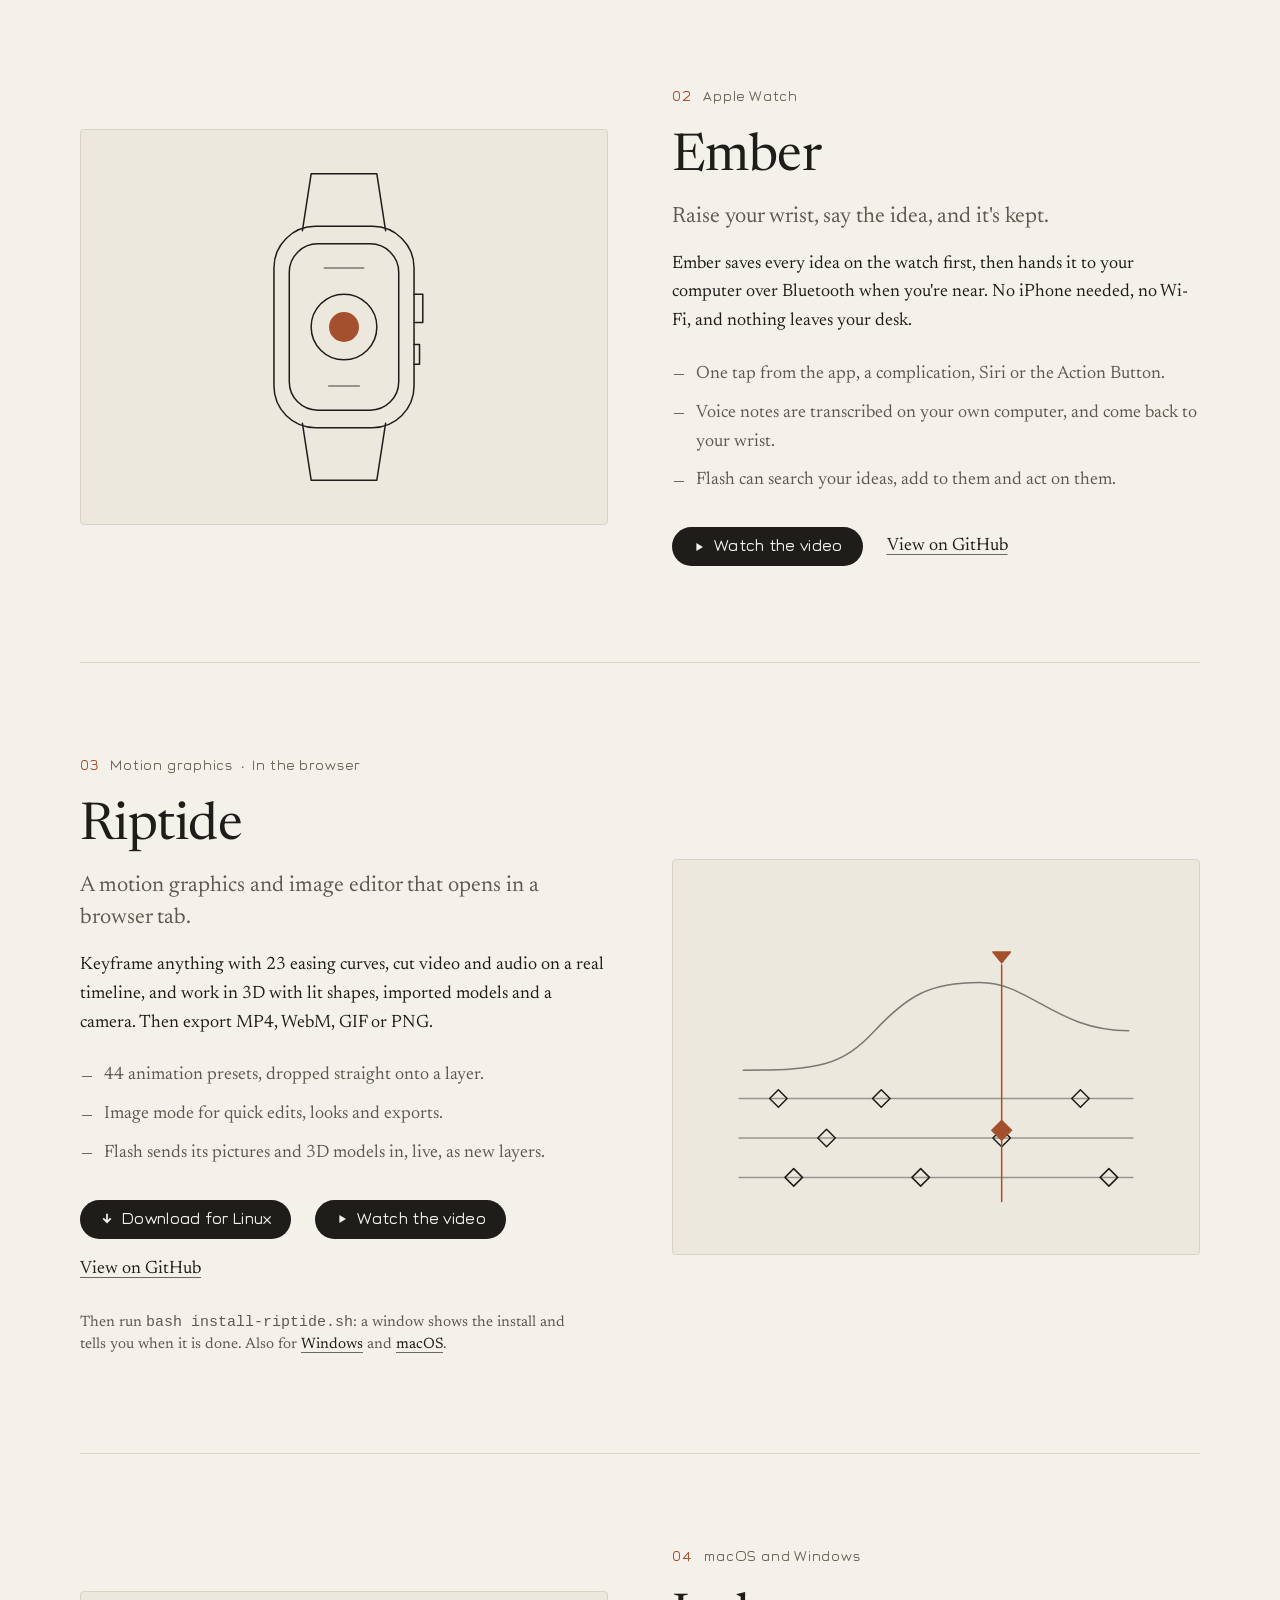
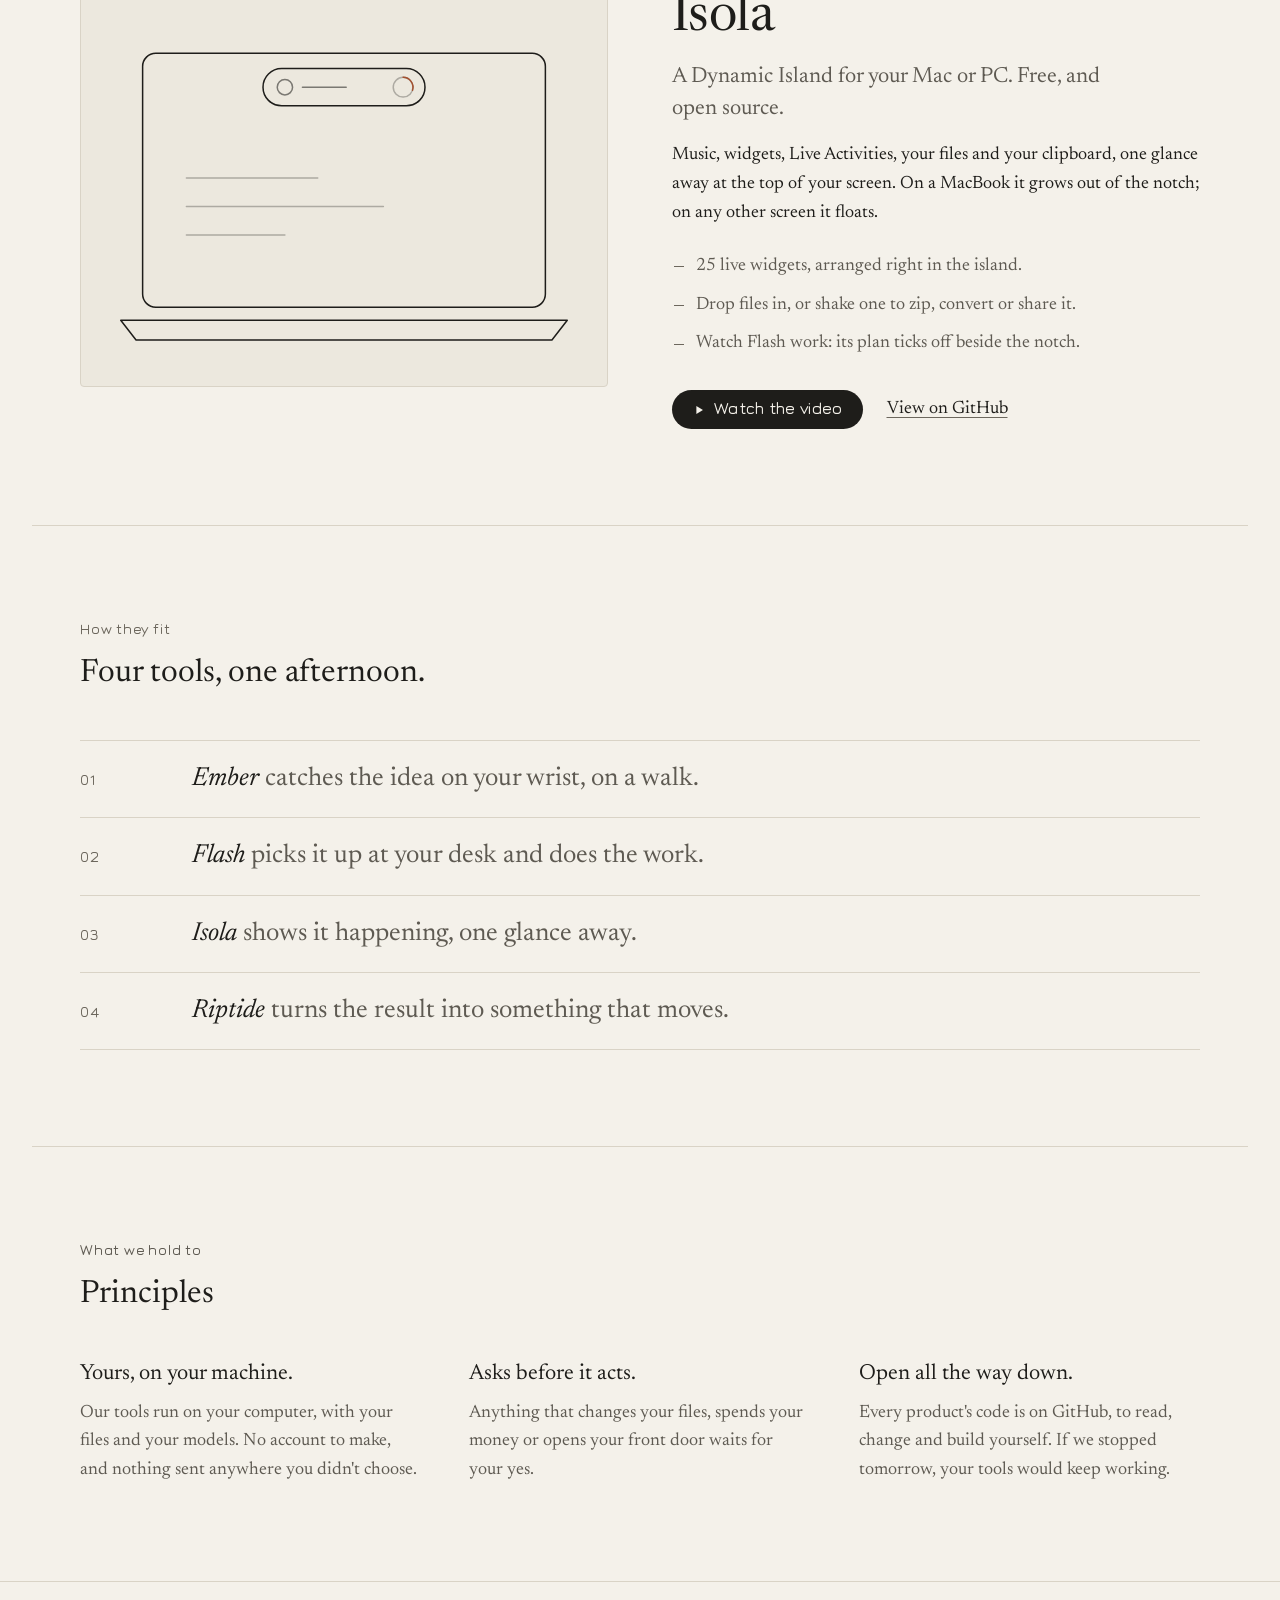
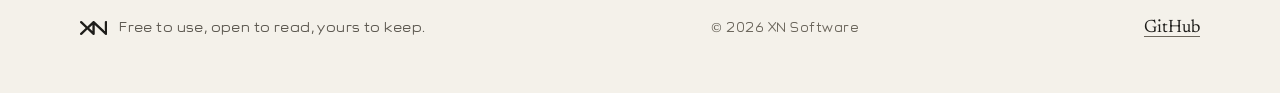
==== commit 692a117f: "Add Isola's video Isola's "Video coming soon" placeholder is now a Watch the video button, opening i" ====
--- a/index.html
+++ b/index.html
@@ -161,7 +161,8 @@
             <li>Watch Flash work: its plan ticks off beside the notch.</li>
           </ul>
           <div class="actions">
-            <span class="btn" role="link" aria-disabled="true">Video coming soon</span>
+            <a class="btn" href="https://www.youtube.com/watch?v=arPCowm-AFM" data-video="arPCowm-AFM" data-title="Isola">
+              <svg viewBox="0 0 16 16" aria-hidden="true"><path d="M5 3.5v9l7.5-4.5z"/></svg>Watch the video</a>
             <a class="quiet" href="https://github.com/Natuworkguy/Isola">View on GitHub</a>
           </div>
         </div>
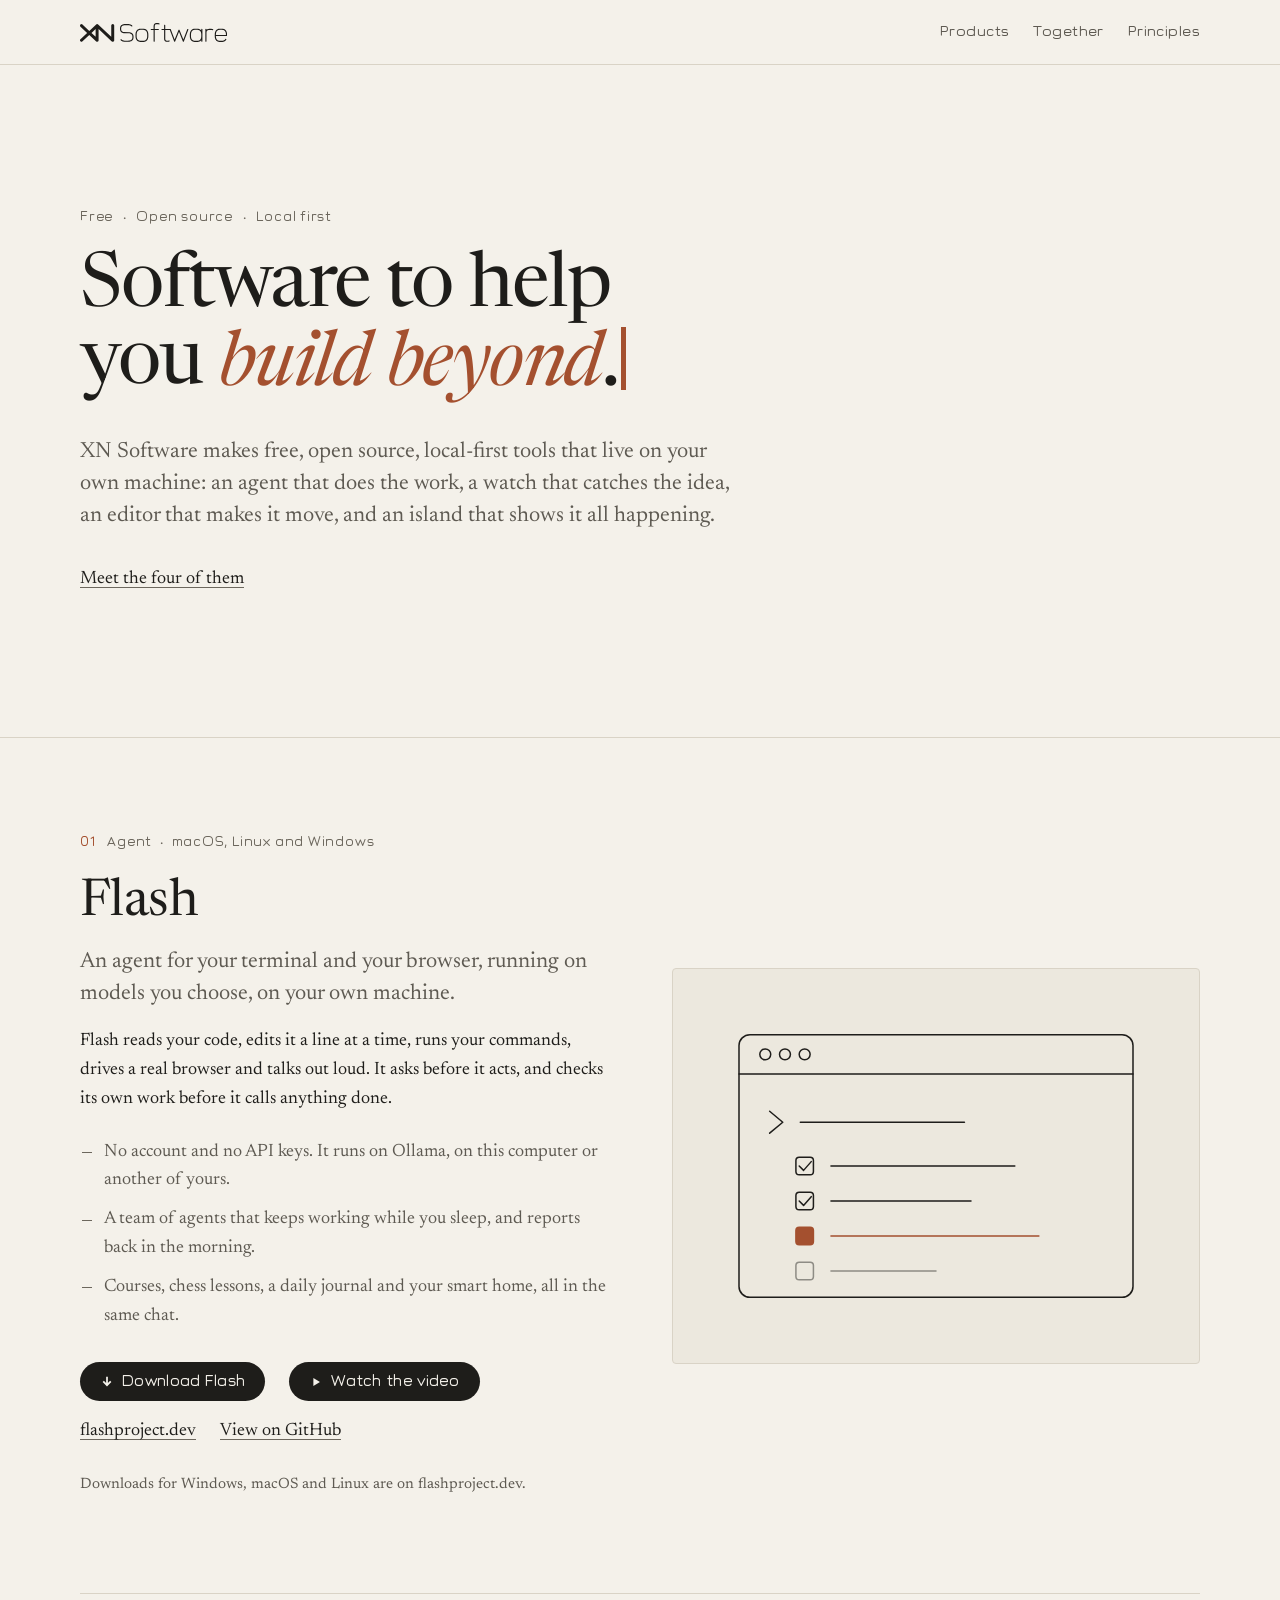
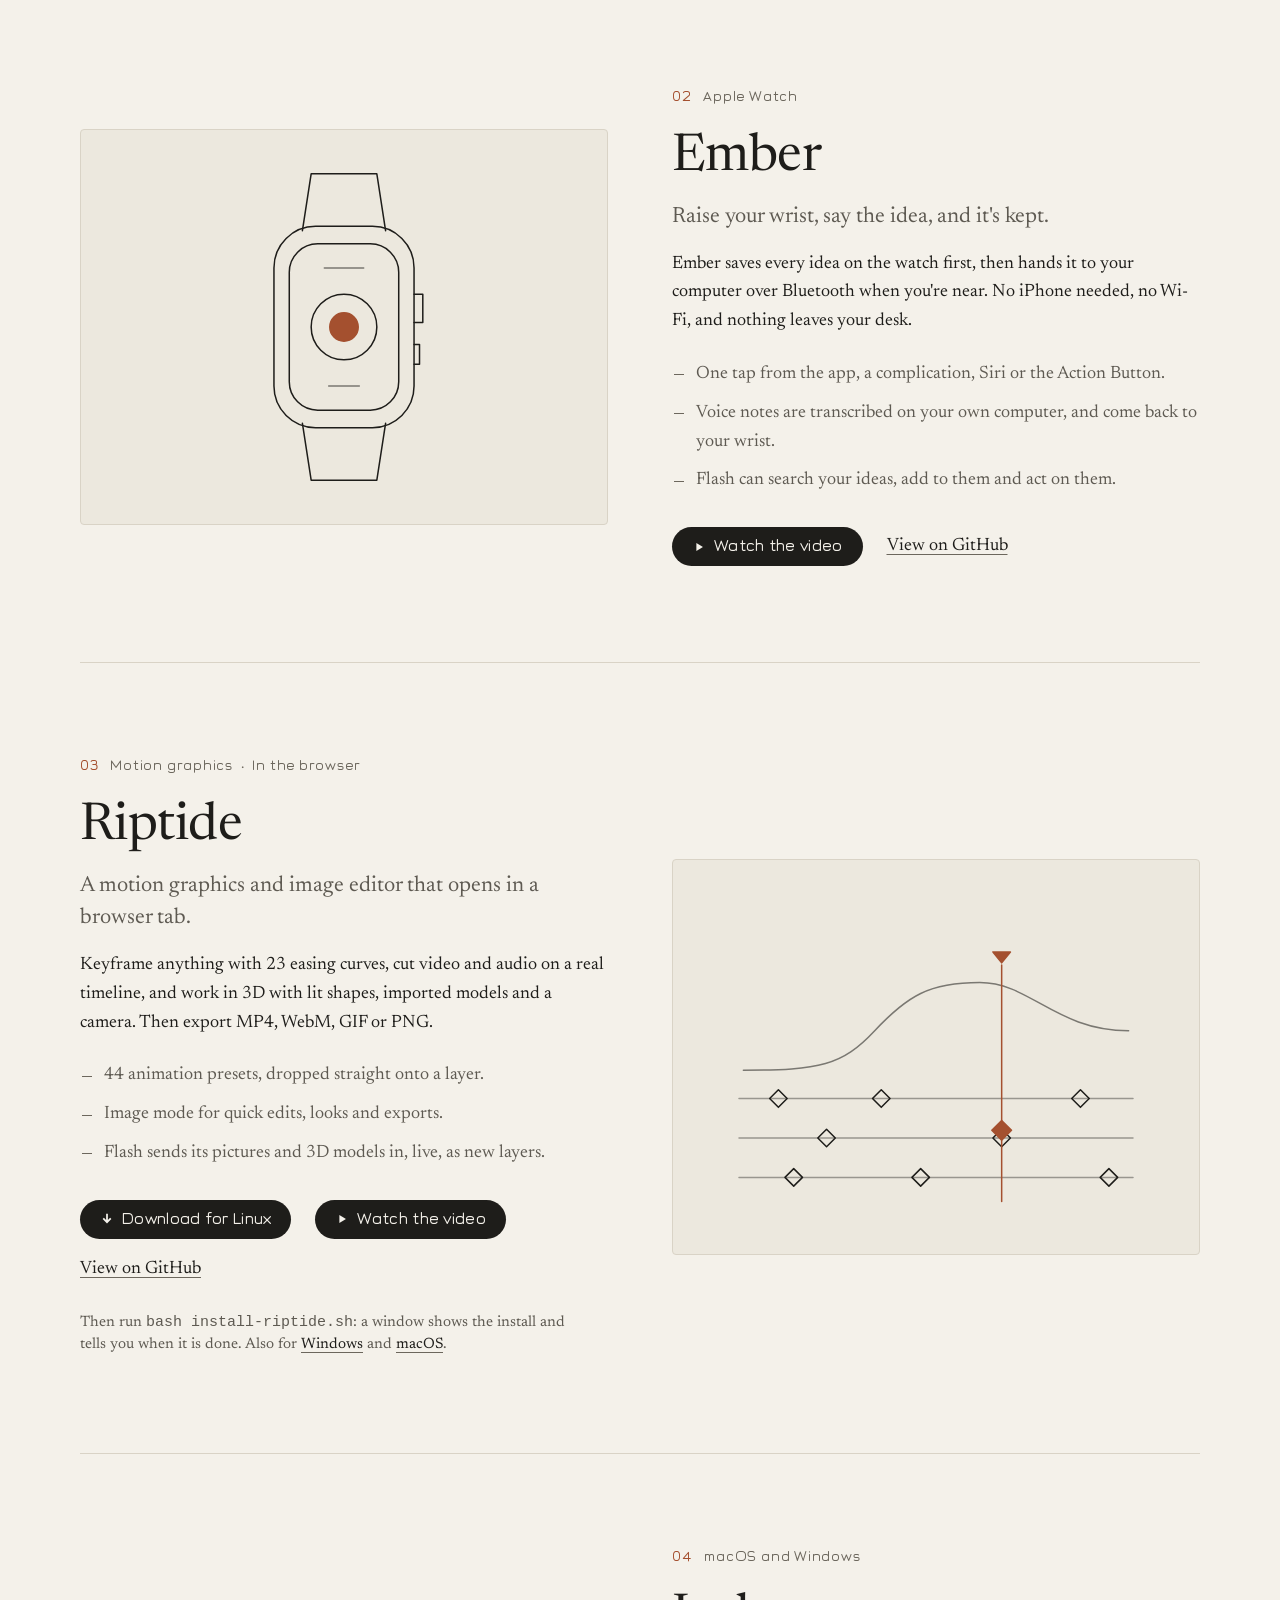
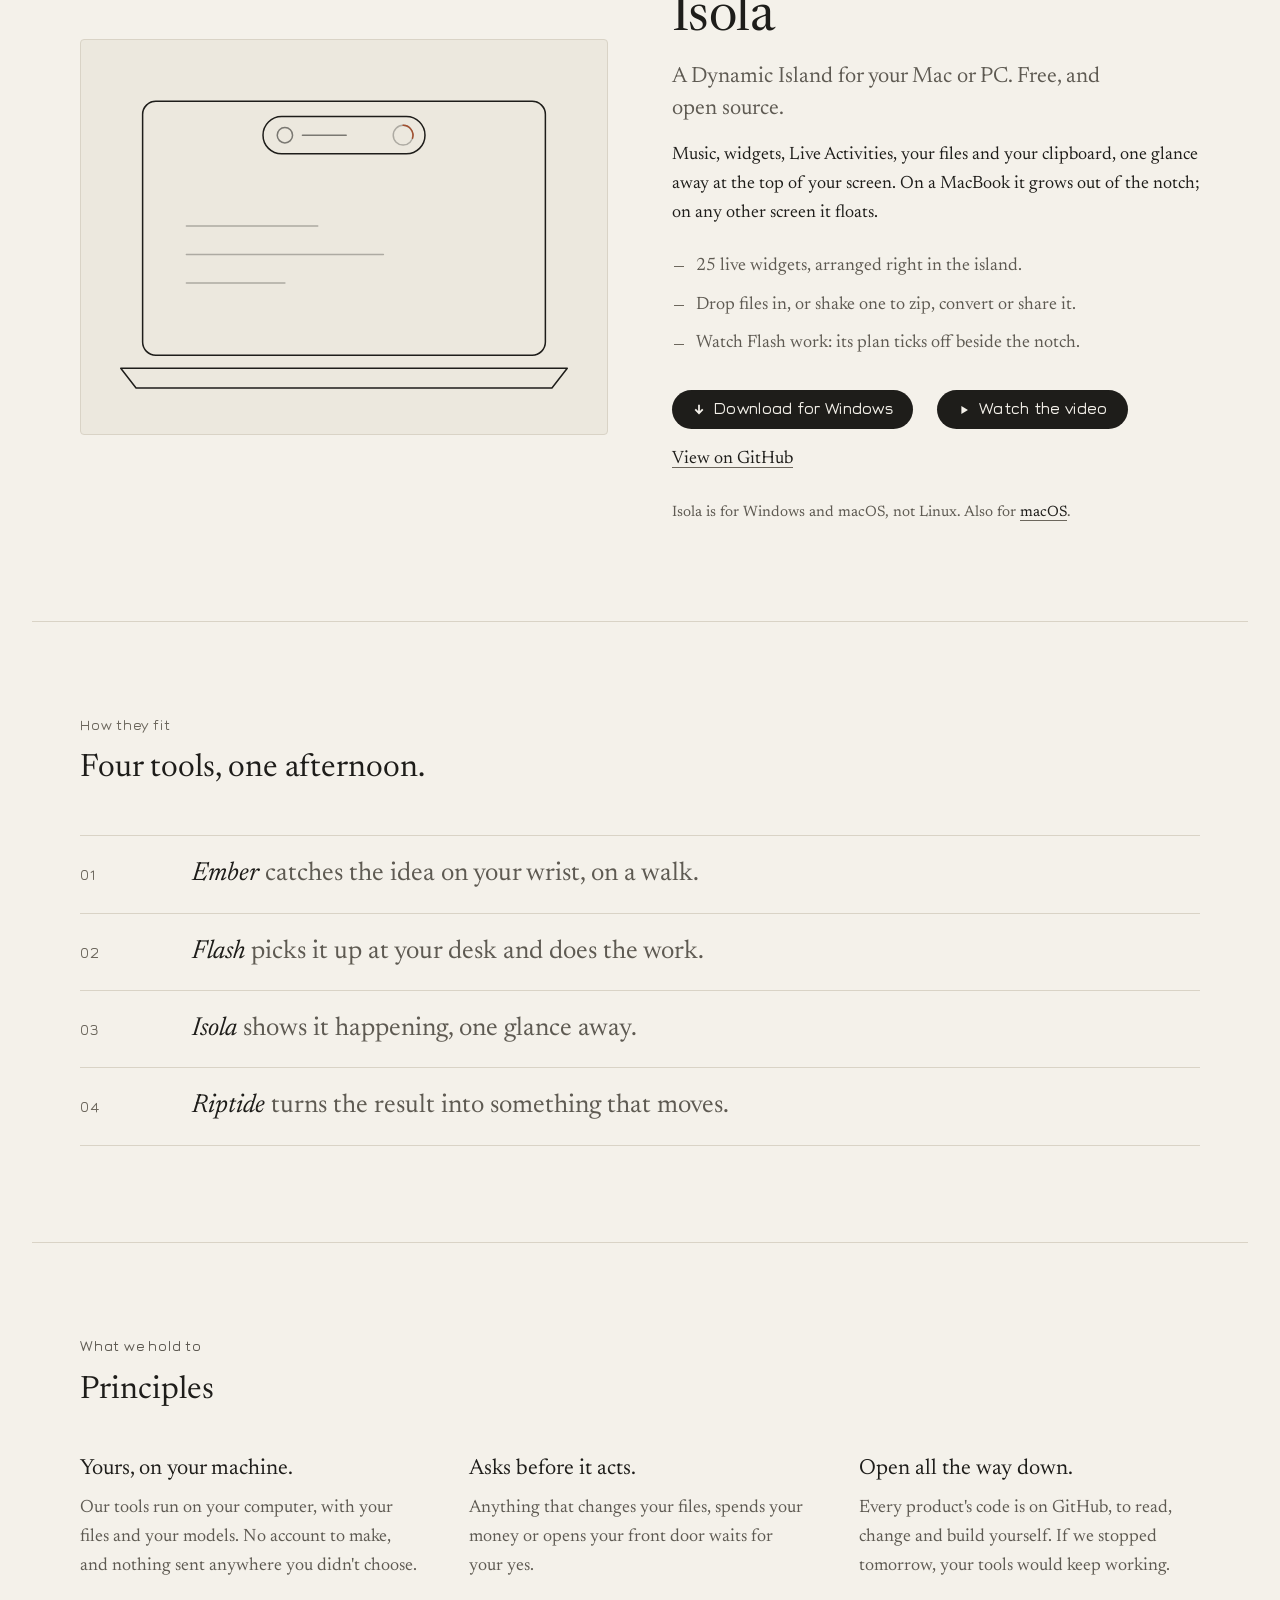
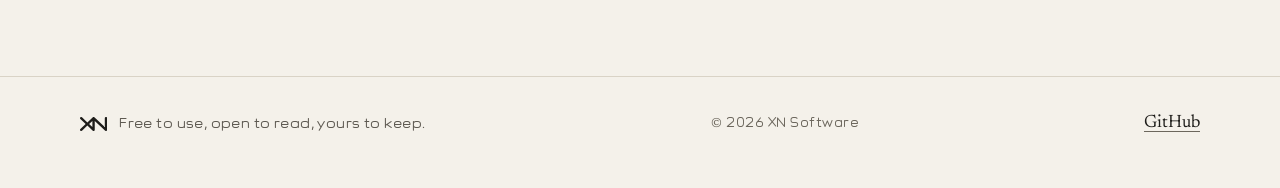
==== commit 27497ac3: "Add Isola's downloads Isola's section has a Download button for Windows or macOS (it has no Linux ve" ====
--- a/index.html
+++ b/index.html
@@ -161,10 +161,13 @@
             <li>Watch Flash work: its plan ticks off beside the notch.</li>
           </ul>
           <div class="actions">
+            <a class="btn" href="assets/downloads/isola-setup.exe" download data-get="isola" data-os="windows macos">
+              <svg viewBox="0 0 16 16" aria-hidden="true"><path d="M7 2h2v7.2l2.6-2.6 1.4 1.4L8 13 3 8l1.4-1.4L7 9.2z"/></svg><span>Download for Windows</span></a>
             <a class="btn" href="https://www.youtube.com/watch?v=arPCowm-AFM" data-video="arPCowm-AFM" data-title="Isola">
               <svg viewBox="0 0 16 16" aria-hidden="true"><path d="M5 3.5v9l7.5-4.5z"/></svg>Watch the video</a>
             <a class="quiet" href="https://github.com/Natuworkguy/Isola">View on GitHub</a>
           </div>
+          <p class="get" data-get-note="isola">Also for <a class="quiet" href="assets/downloads/install-isola-macos.zip" download>macOS</a>.</p>
         </div>
         <figure class="plate">
           <svg viewBox="0 0 480 360" role="img" aria-labelledby="isola-art">
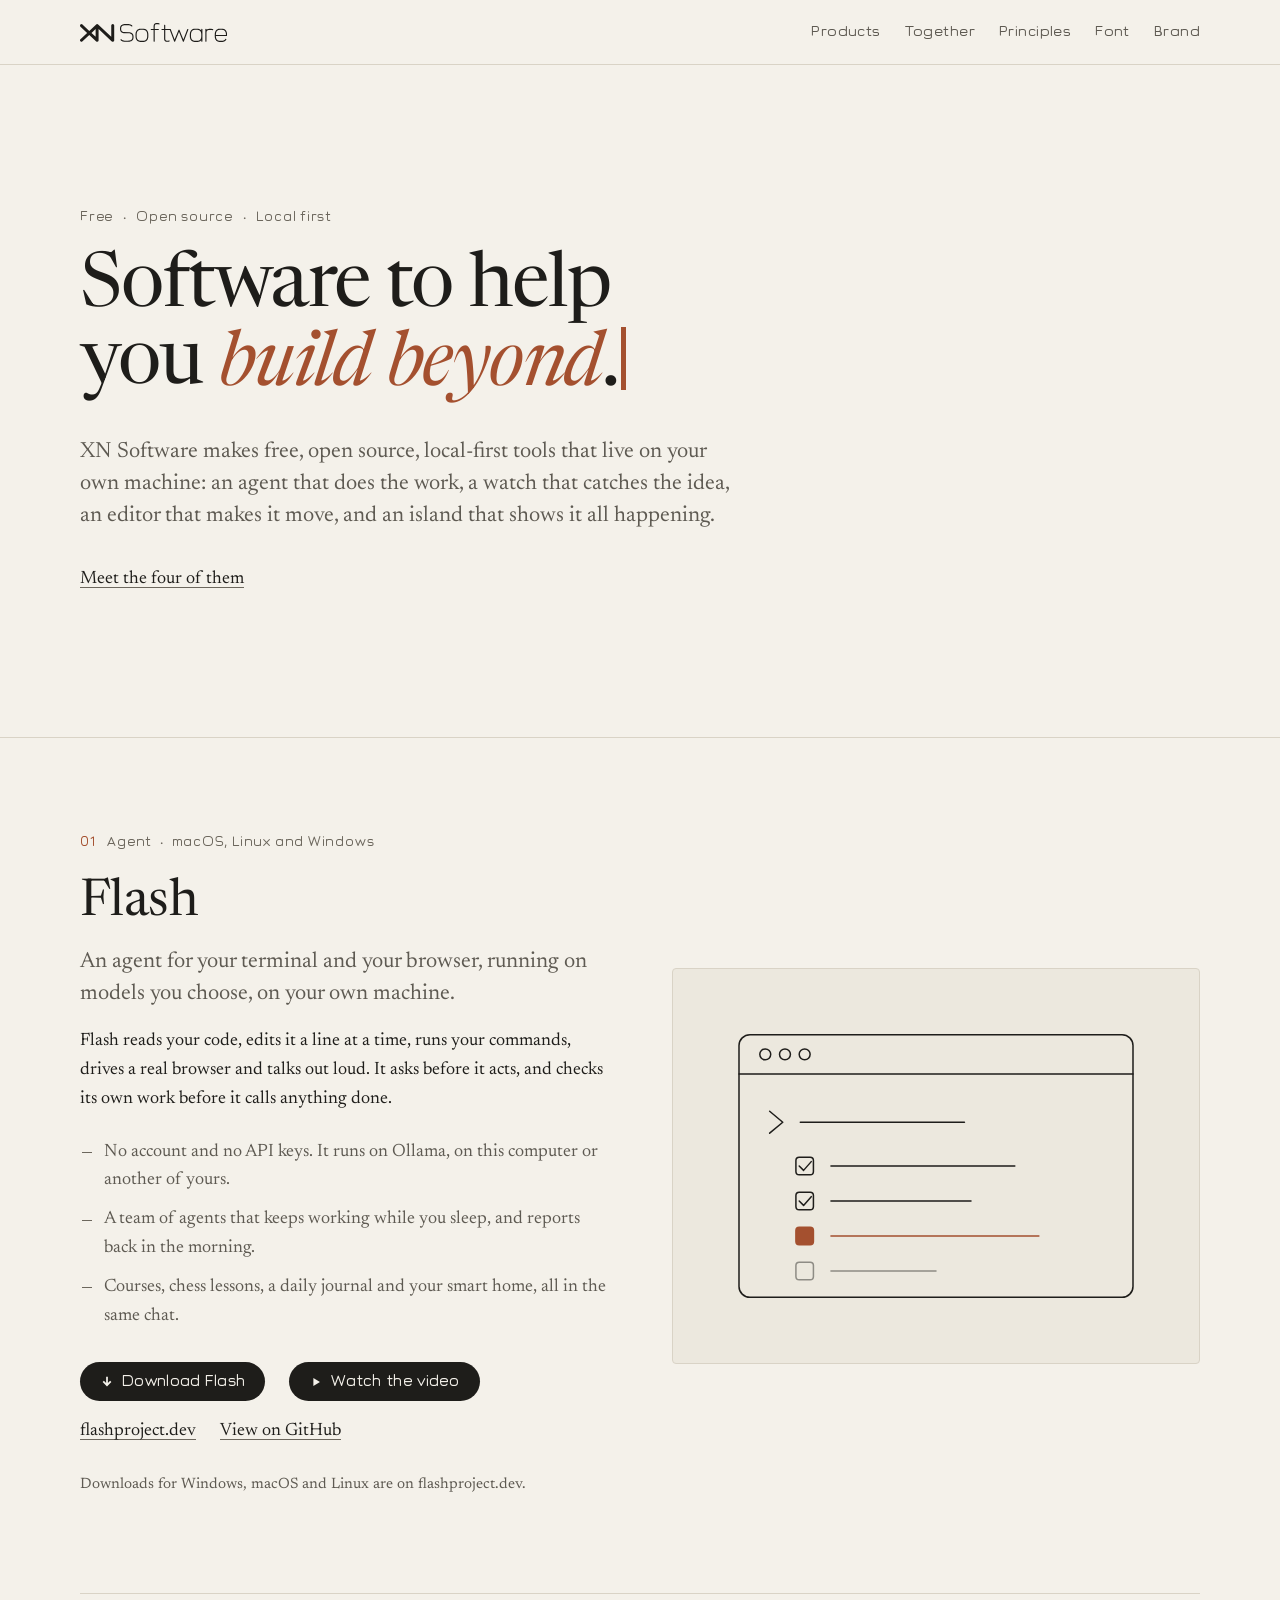
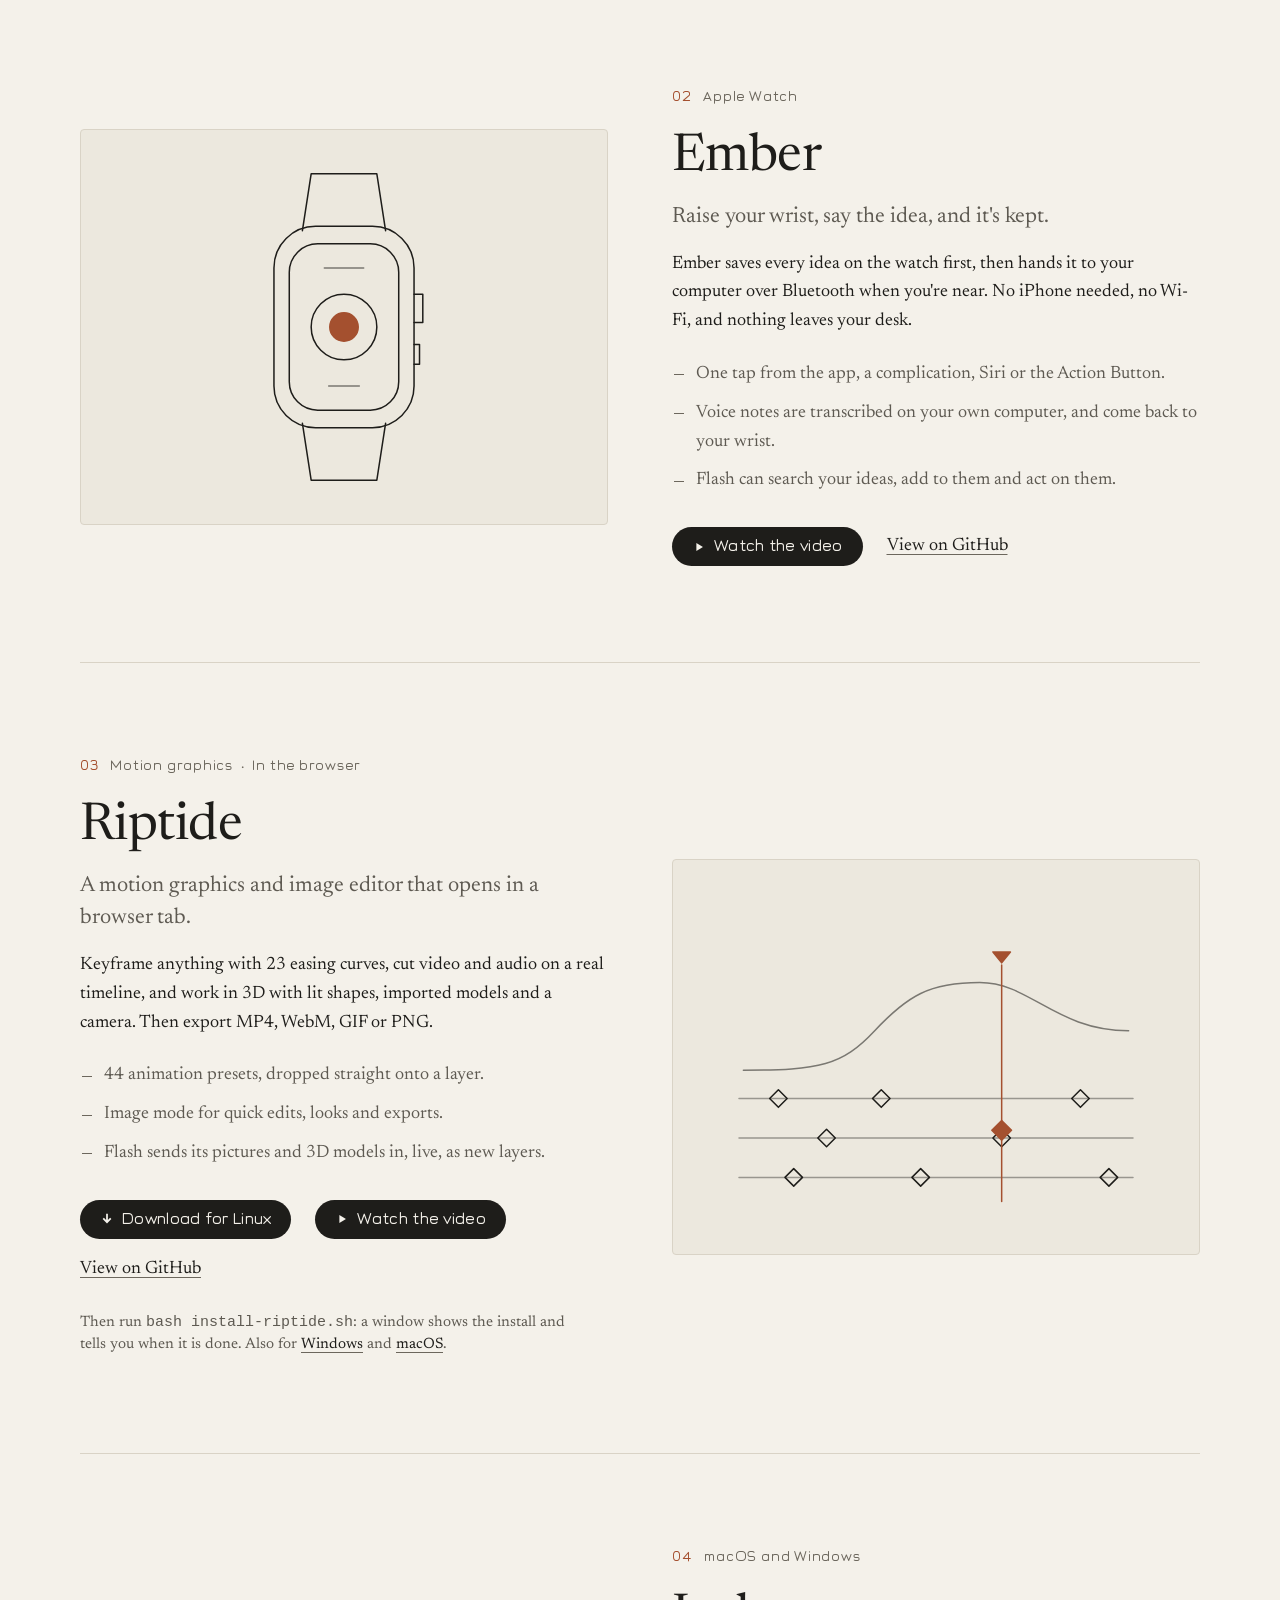
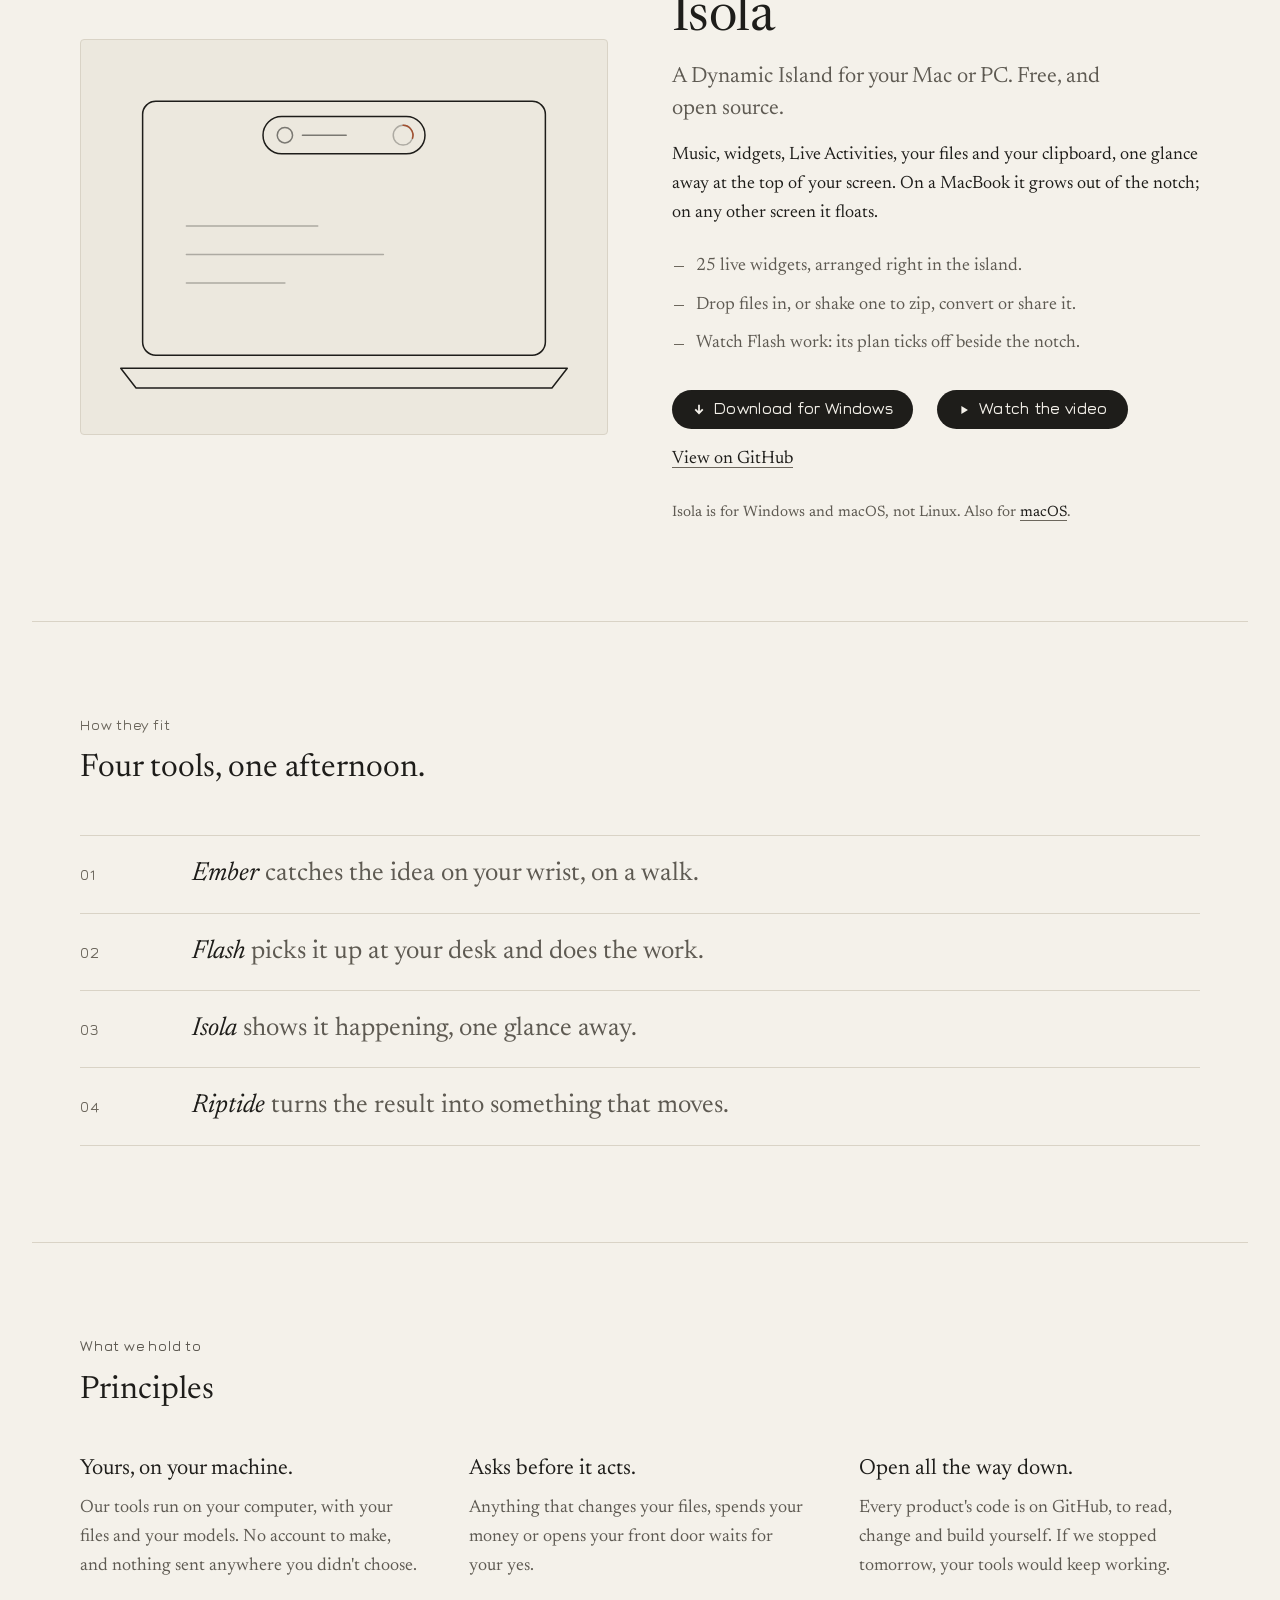
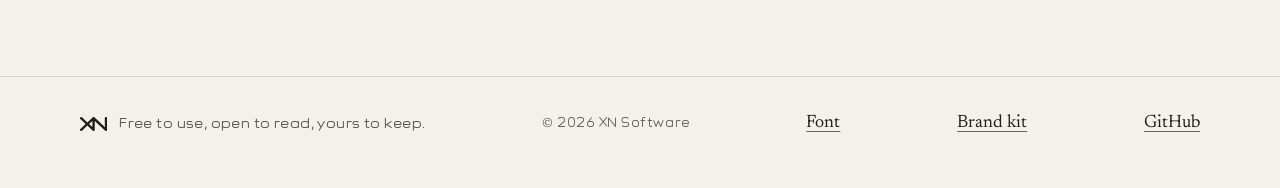
==== commit 56e14fd8: "Give XN One and the brand kit their own pages The font page shows XN One's letters and three weights" ====
--- a/index.html
+++ b/index.html
@@ -29,6 +29,8 @@
         <a href="#products">Products</a>
         <a href="#together">Together</a>
         <a href="#principles">Principles</a>
+        <a href="font/">Font</a>
+        <a href="brand/">Brand</a>
       </nav>
     </div>
   </header>
@@ -220,6 +222,8 @@
     <div class="wrap foot-row">
       <span class="brand small"><svg class="mark" viewBox="0 0 1358 700" aria-hidden="true"><path fill-rule="evenodd" d="M737.9 643.0 737.2 650.7 735.4 658.2 733.5 663.6 730.1 670.5 725.8 676.9 720.7 682.7 714.9 687.8 708.5 692.1 701.5 695.5 694.2 698.0 686.7 699.5 679.0 700.0 671.3 699.5 663.7 698.0 656.4 695.5 649.5 692.1 643.1 687.8 638.6 684.0 369.0 430.9 99.4 684.0 93.4 688.9 86.8 693.0 76.2 697.4 68.6 699.2 57.1 700.0 45.6 698.5 38.2 696.2 27.9 691.1 21.6 686.6 13.4 678.5 7.0 668.9 2.5 658.2 0.3 646.8 0.2 635.3 2.5 623.9 6.9 613.2 13.3 603.6 18.6 598.0 282.8 350.0 18.6 102.0 13.3 96.4 6.9 86.8 3.7 79.7 1.5 72.3 0.0 60.9 0.3 53.2 2.5 41.8 7.0 31.1 13.4 21.5 21.6 13.4 31.2 6.9 41.9 2.5 53.3 0.3 64.8 0.3 76.2 2.6 86.8 7.0 93.4 11.1 99.4 16.0 369.0 269.1 642.5 12.6 648.8 8.3 655.5 4.9 662.7 2.3 670.1 0.7 677.7 0.0 685.3 0.3 692.8 1.7 700.1 3.9 710.3 9.0 719.3 15.9 1240.0 504.7 1240.0 59.0 1241.1 47.5 1243.1 40.0 1246.1 32.9 1249.9 26.2 1254.6 20.1 1260.1 14.6 1266.2 9.9 1272.9 6.1 1280.0 3.1 1287.5 1.1 1295.1 0.1 1302.8 0.1 1310.5 1.1 1317.9 3.1 1325.1 6.1 1334.9 12.2 1340.7 17.3 1348.0 26.2 1353.5 36.4 1356.8 47.5 1358.0 59.0 1358.0 641.0 1356.9 652.4 1353.6 663.3 1348.3 673.4 1341.1 682.3 1335.5 687.4 1325.9 693.5 1315.2 697.7 1304.0 699.8 1292.6 699.7 1281.4 697.3 1270.9 692.9 1261.5 686.5 738.0 195.3ZM620.0 504.7 620.0 195.3 455.2 350.0Z"/></svg><span class="tagline">Free to use, open to read, yours to keep.</span></span>
       <span class="fine">&copy; 2026 XN Software</span>
+      <a class="quiet" href="font/">Font</a>
+      <a class="quiet" href="brand/">Brand kit</a>
       <a class="quiet" href="https://github.com/XN-Software">GitHub</a>
     </div>
   </footer>
--- a/styles.css
+++ b/styles.css
@@ -434,3 +434,97 @@
   html { scroll-behavior: auto; }
   *, *::before, *::after { transition: none !important; animation: none !important; }
 }
+
+/* The font and brand kit pages */
+
+.kit-hero { padding-bottom: 64px; }
+.kit-hero .actions { margin-top: 32px; }
+nav a[aria-current="page"] { color: var(--ink); }
+.kit { padding-top: 48px; padding-bottom: 48px; border-top: 1px solid var(--rule); }
+.kit-h { font-size: 26px; line-height: 1.15; margin-bottom: 24px; }
+@media (min-width: 720px) { .kit-h { font-size: 32px; } }
+.kit-p { max-width: 38em; color: var(--ink-2); margin-bottom: 24px; }
+.kit-list { margin: 0; padding-left: 1.1em; max-width: 38em; }
+.kit-list li + li { margin-top: 8px; }
+.kit .plate { aspect-ratio: auto; }
+
+/* specimen */
+.specimen-plate { padding: 32px; display: grid; gap: 24px; }
+.xn-big { font: 400 clamp(120px, 26vw, 280px)/.9 var(--xn); color: var(--ink); }
+.xn-set { font: 400 clamp(18px, 2.6vw, 30px)/1.4 var(--xn); letter-spacing: .02em; color: var(--ink); overflow-wrap: anywhere; }
+@media (min-width: 900px) { .specimen-plate { grid-template-columns: auto 1fr; align-items: center; gap: 48px; padding: 48px; } }
+.weights { list-style: none; margin: 0; padding: 0; }
+.weights li { display: grid; gap: 8px; padding: 16px 0; border-bottom: 1px solid var(--rule); }
+.weights li:first-child { padding-top: 0; }
+.xn-line { font: 400 clamp(30px, 6vw, 64px)/1.1 var(--xn); color: var(--ink); overflow-wrap: anywhere; }
+
+/* tester */
+.tester { padding: 24px; }
+.tester-bar { display: flex; flex-wrap: wrap; align-items: center; justify-content: space-between; gap: 16px; padding-bottom: 16px; border-bottom: 1px solid var(--rule); }
+.tester-bar label { display: inline-flex; align-items: center; gap: 12px; }
+.tester-bar input[type="range"] { accent-color: var(--clay); width: min(220px, 50vw); }
+.tester-bar output { min-width: 3ch; font-variant-numeric: tabular-nums; }
+.seg { display: inline-flex; border: 1px solid var(--rule); border-radius: 999px; padding: 3px; }
+.seg button { font: 400 14px/1 var(--xn); letter-spacing: .03em; color: var(--ink-2); background: none; border: 0; border-radius: 999px; padding: 8px 14px; cursor: pointer; }
+.seg button[aria-pressed="true"] { background: var(--ink); color: var(--paper); }
+.tester-text { font: 400 72px/1.1 var(--xn); color: var(--ink); padding-top: 24px; outline: none; overflow-wrap: anywhere; min-height: 1.2em; }
+
+/* in use */
+.uses { display: grid; gap: 24px; }
+@media (min-width: 900px) { .uses { grid-template-columns: 1fr 1fr; } }
+.use { margin: 0; padding: 24px; display: flex; flex-direction: column; justify-content: space-between; gap: 24px; min-height: 300px; }
+.use figcaption { margin: 0; }
+.use-card { background: var(--paper); border: 1px solid var(--rule); border-radius: 4px; padding: 24px; }
+.use-h { font-size: 36px; line-height: 1.08; margin: 8px 0; }
+.use-p { color: var(--ink-2); margin-bottom: 16px; }
+.use-card .btn { pointer-events: none; }
+.use-poster { background: var(--ink); color: var(--paper); border-radius: 4px; padding: 32px; flex: 1; display: flex; align-items: flex-end; }
+.xn-poster { font: 700 clamp(30px, 5vw, 44px)/1.08 var(--xn); letter-spacing: -.01em; }
+.use-app { background: var(--paper); border: 1px solid var(--rule); border-radius: 6px; font-family: var(--xn); overflow: hidden; }
+.app-bar { display: flex; justify-content: space-between; align-items: center; gap: 12px; padding: 12px 16px; border-bottom: 1px solid var(--rule); font-size: 15px; }
+.app-tabs { display: inline-flex; gap: 16px; font-size: 13px; color: var(--ink-2); }
+.app-tabs b { font-weight: 400; color: var(--ink); box-shadow: inset 0 -2px var(--clay); padding-bottom: 4px; }
+.app-rows { display: grid; grid-template-columns: 1fr auto; gap: 12px 16px; padding: 16px; font-size: 14px; font-weight: 300; }
+.app-rows .mono { font-variant-numeric: tabular-nums; color: var(--ink-2); }
+.use-sign { flex: 1; display: grid; place-content: center; text-align: center; gap: 8px; border: 1.5px solid var(--ink); border-radius: 4px; padding: 32px 16px; }
+.xn-sign { font: 300 clamp(34px, 6vw, 52px)/1 var(--xn); letter-spacing: .02em; }
+.xn-sign-sub { font: 300 15px/1.3 var(--xn); letter-spacing: .06em; color: var(--ink-2); }
+
+/* brand kit */
+.assets { display: grid; gap: 32px 24px; }
+@media (min-width: 720px) { .assets { grid-template-columns: 1fr 1fr; } }
+.asset { margin: 0; }
+.asset-art { display: flex; align-items: center; justify-content: center; gap: 24px; padding: 48px 24px; min-height: 200px; }
+.asset-art.dark { background: #1B1A17; border-color: #1B1A17; }
+.asset-art svg { width: auto; max-width: 100%; display: block; }
+.asset-art .lockup { height: 40px; fill: var(--ink); }
+.asset-art.dark .lockup, .asset-art.dark .mark { fill: #FFFFFF; }
+.asset-art .mark { height: 56px; }
+.icon-art { width: 96px; height: 96px; border-radius: 22px; }
+.icon-art + .icon-art { box-shadow: 0 0 0 1px var(--rule); }
+.asset figcaption { display: grid; gap: 4px; margin-top: 12px; }
+.asset-name { display: block; font-size: 20px; }
+.files { display: flex; flex-wrap: wrap; gap: 8px 16px; margin-top: 4px; font-family: var(--xn); font-size: 14px; letter-spacing: .03em; }
+.rules { display: grid; gap: 32px; align-items: center; }
+@media (min-width: 900px) { .rules { grid-template-columns: 1fr 1fr; } }
+.rule-art { margin: 0; padding: 32px; display: grid; gap: 16px; justify-items: center; }
+.space { padding: 28px; outline: 1px dashed var(--clay); outline-offset: -1px; }
+.space .mark { height: 56px; display: block; }
+.swatches { list-style: none; margin: 0; padding: 0; display: grid; gap: 16px; grid-template-columns: repeat(auto-fill, minmax(150px, 1fr)); }
+.swatches li { display: grid; gap: 4px; }
+.chip { display: block; height: 72px; border-radius: 4px; border: 1px solid var(--rule); margin-bottom: 8px; }
+.sw-name { font-size: 18px; }
+.type-pair { display: grid; gap: 24px; }
+@media (min-width: 900px) { .type-pair { grid-template-columns: 1fr 1fr; } }
+.type-card { padding: 32px; display: grid; gap: 12px; align-content: start; }
+.type-sample { font-size: clamp(30px, 4.5vw, 44px); line-height: 1.1; margin-bottom: 8px; }
+.type-sample.serif em { color: var(--clay); }
+.type-sample.xn { font-family: var(--xn); letter-spacing: .02em; }
+.our-line { font-size: clamp(30px, 5vw, 48px); line-height: 1.1; margin-bottom: 24px; max-width: 16em; }
+/* the plates' line-drawing style is for the product drawings, not for the logo or the type */
+.kit .plate svg path, .kit .plate svg * { fill: inherit; stroke: none; }
+.kit .tester, .kit .type-card { text-align: left; place-items: stretch; justify-items: stretch; }
+.kit .type-card { justify-content: stretch; align-items: start; }
+.tester-text { overflow-wrap: break-word; }
+@media (max-width: 560px) { .tester-text { font-size: 44px; } }
+.asset-art.dark { border-color: var(--rule); }
